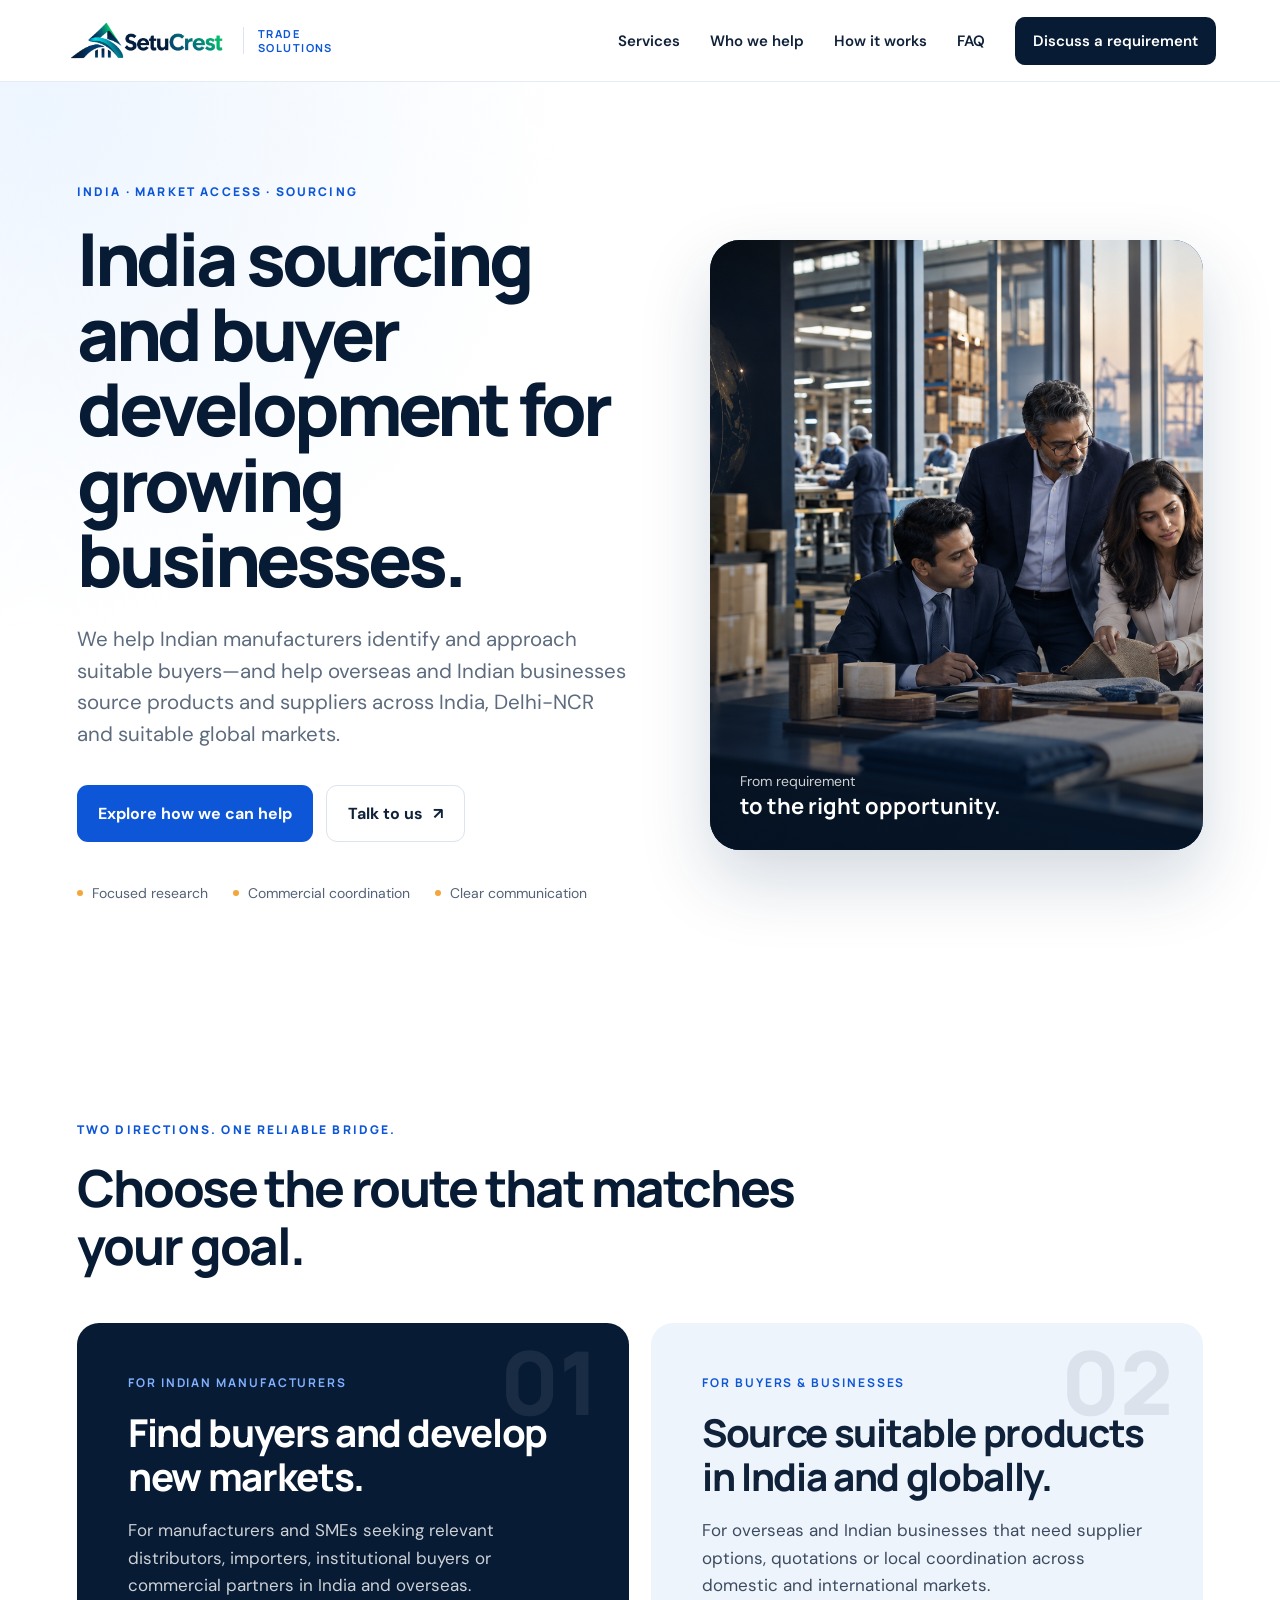
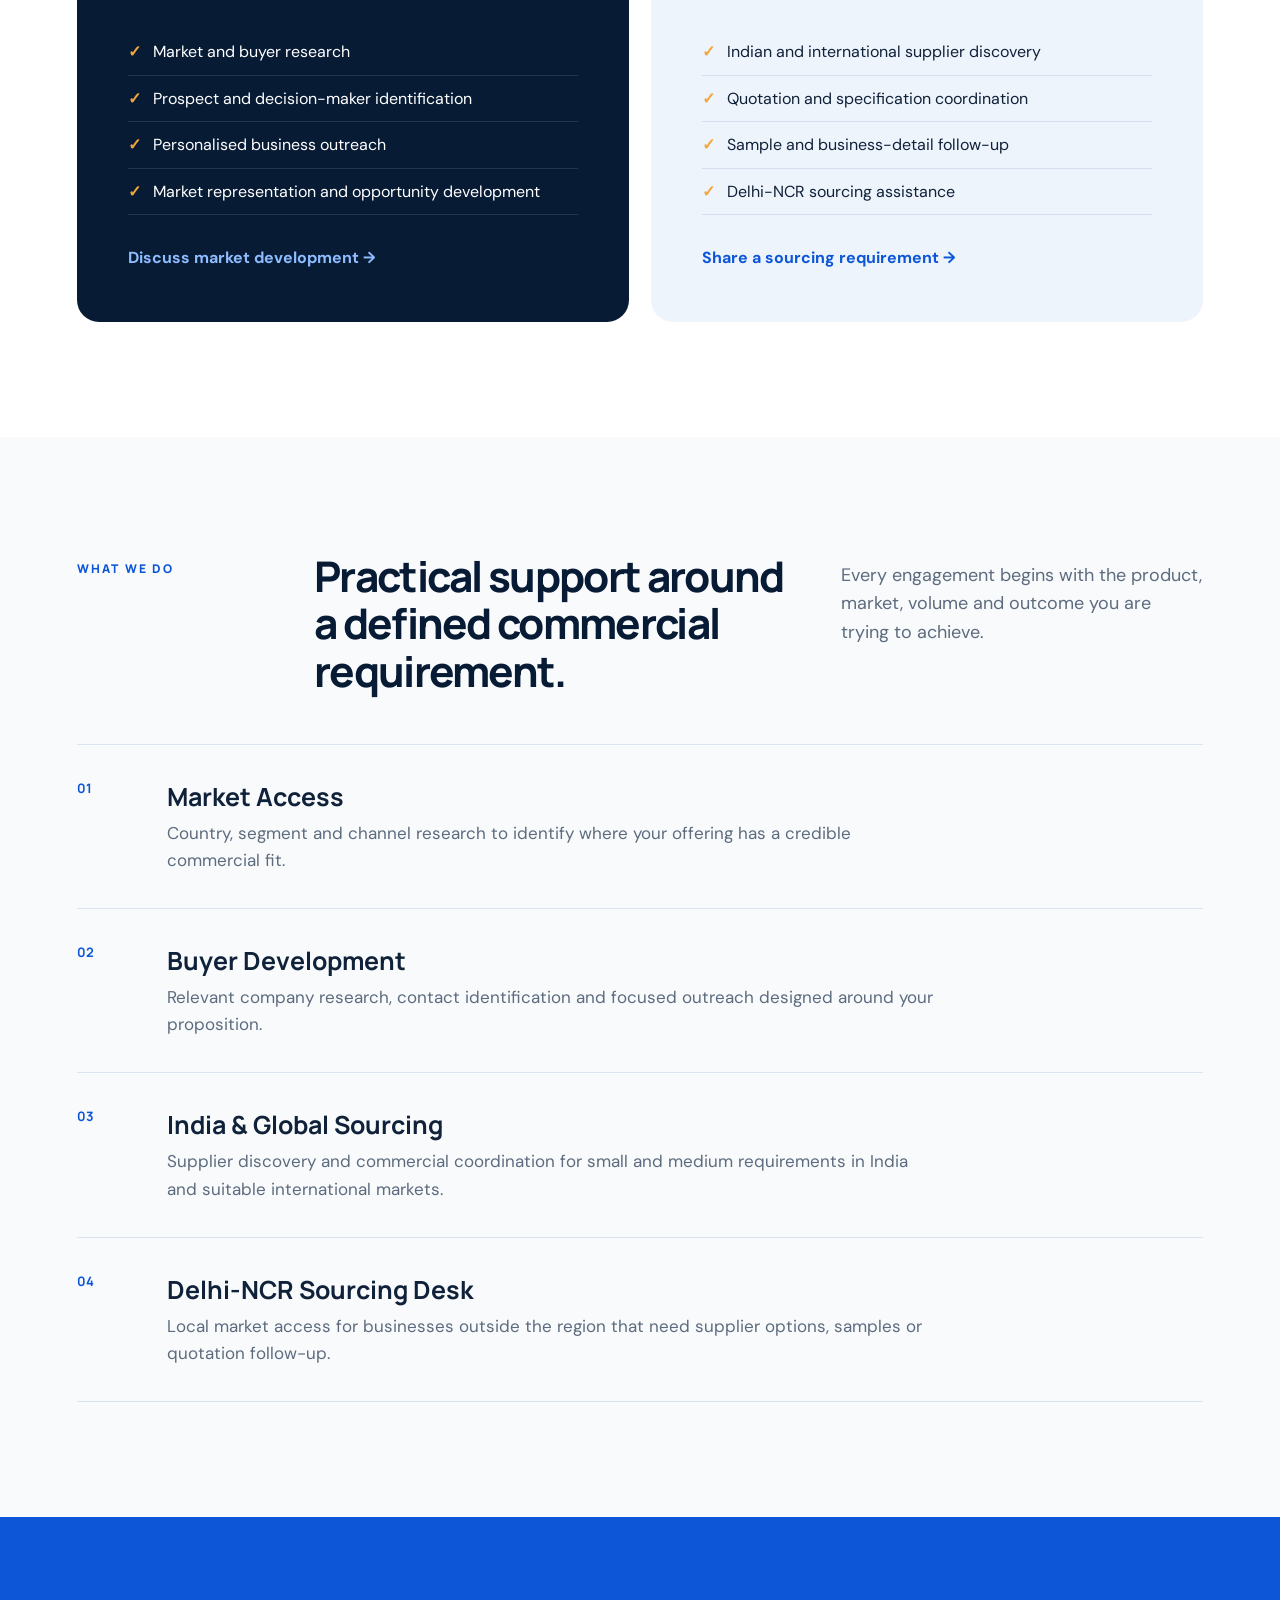
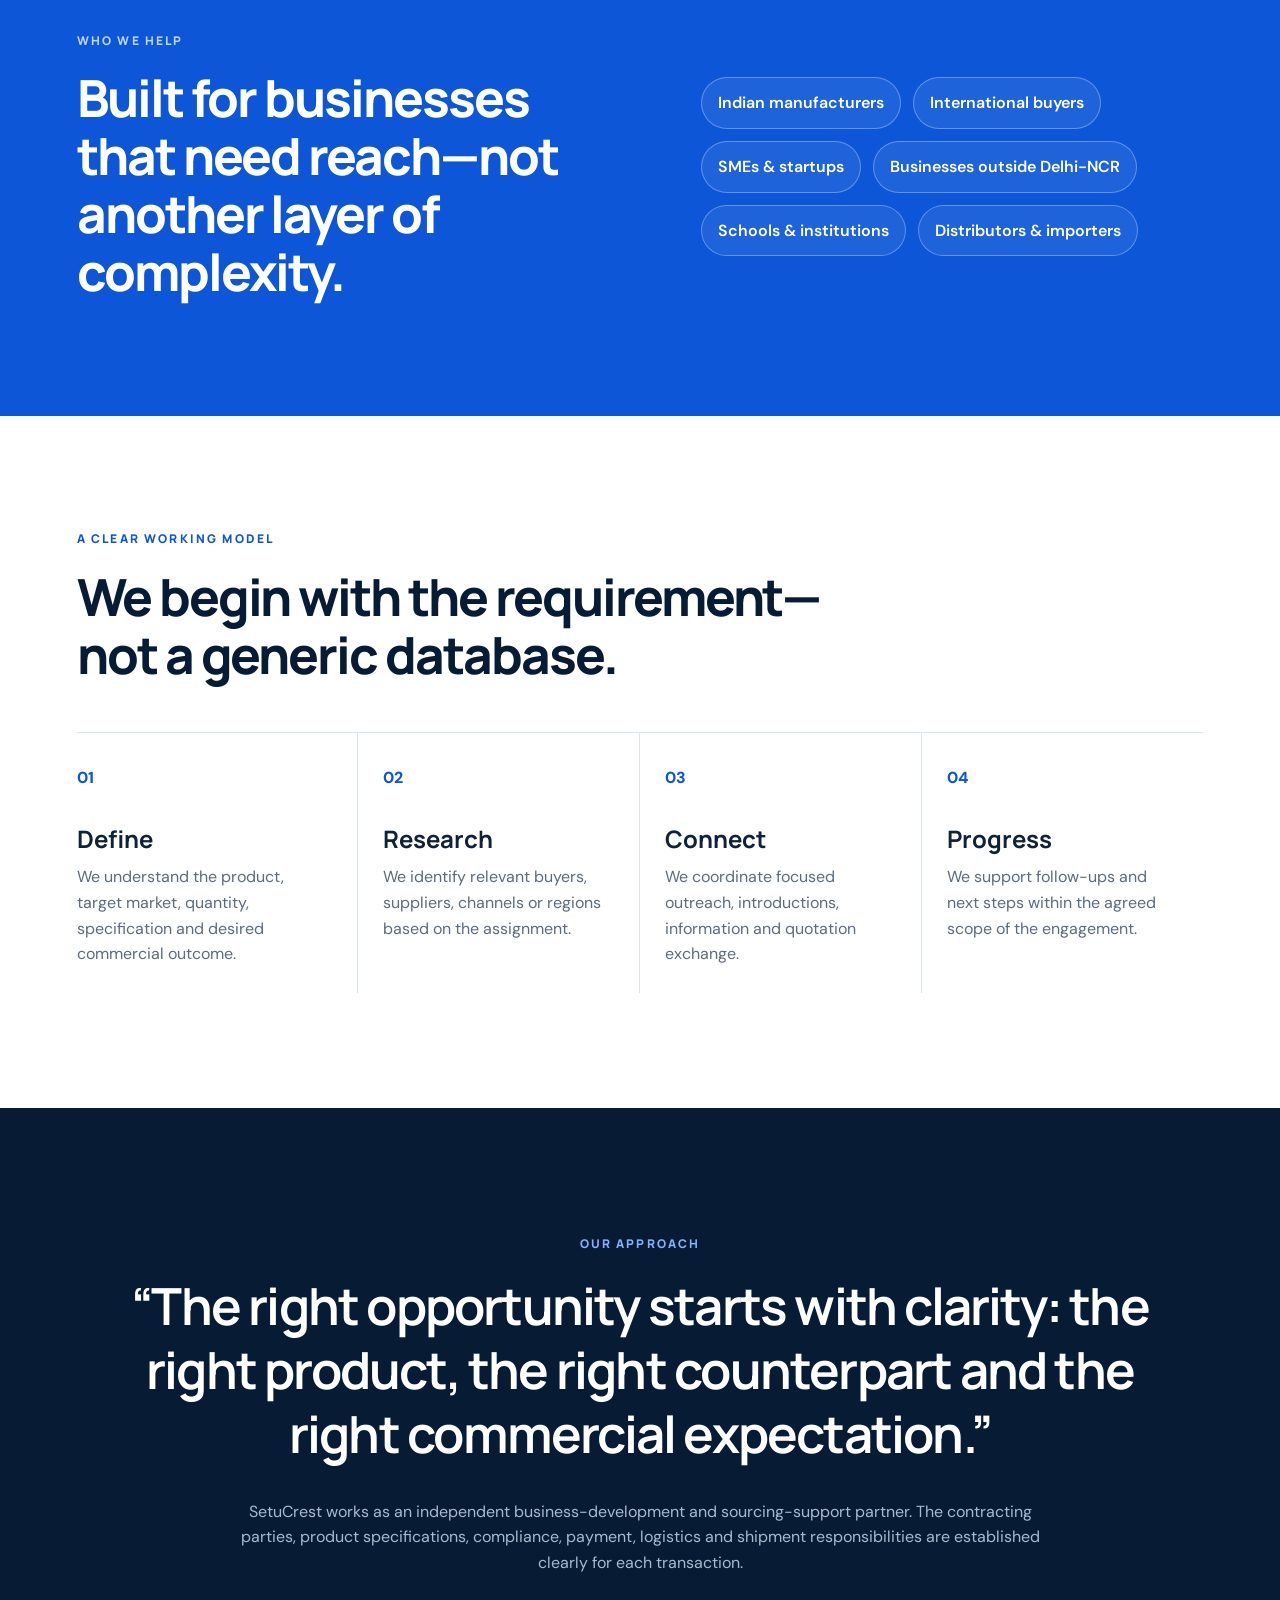
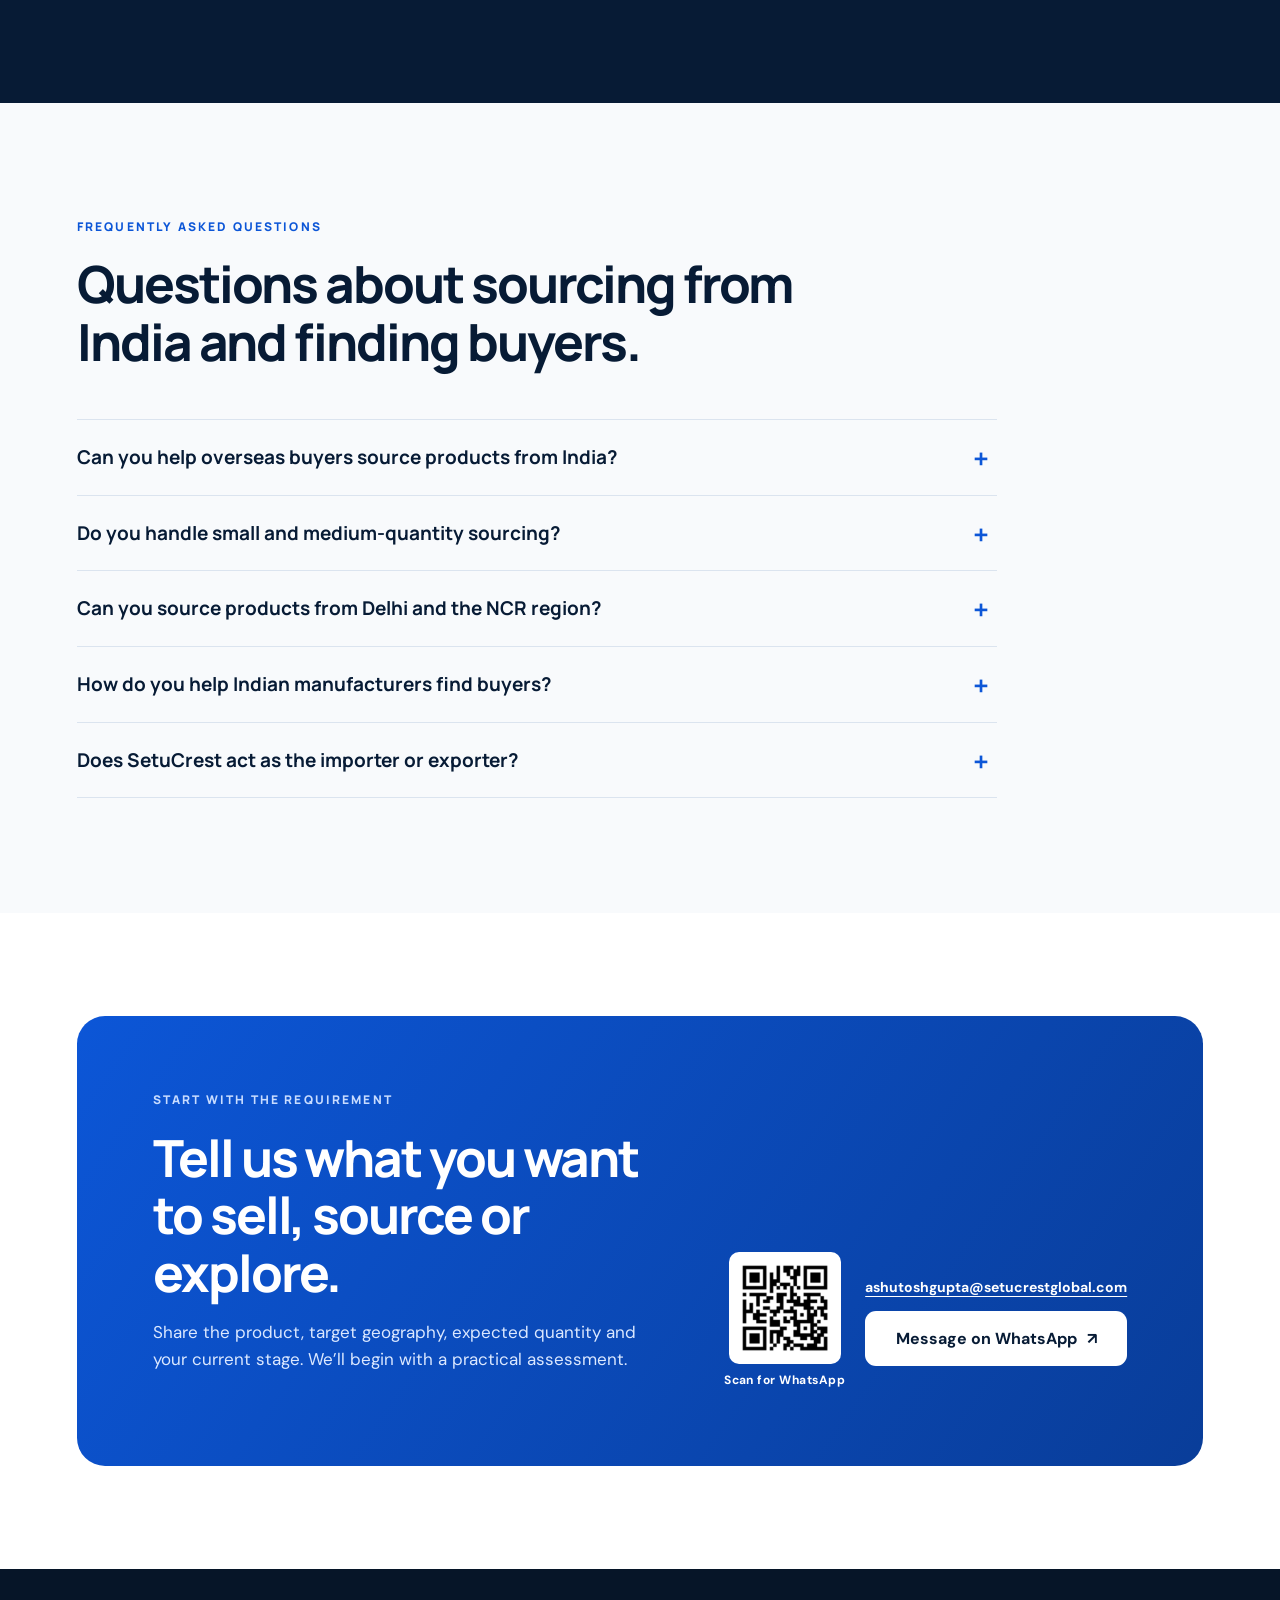
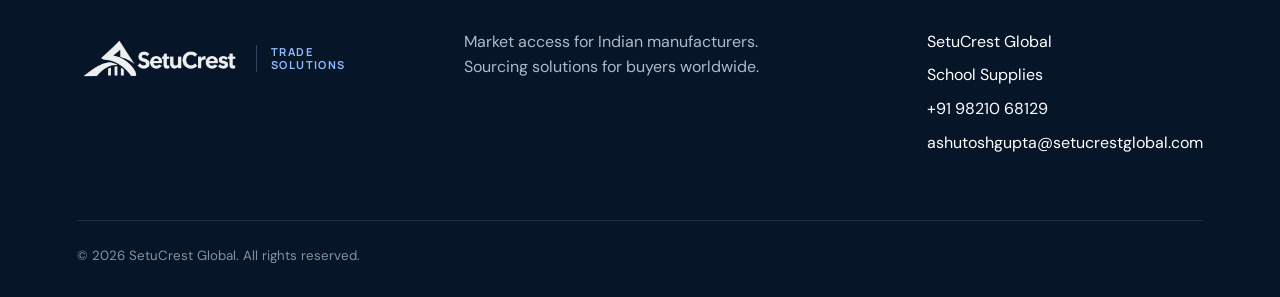
==== index.html @ cbf81bcb "Add Microsoft Clarity tracking" ====
<!doctype html>
<html lang="en">
<head>
  <!-- Google tag (gtag.js) -->
  <script async src="https://www.googletagmanager.com/gtag/js?id=G-NQDR6R521P"></script>
  <script>
    window.dataLayer = window.dataLayer || [];
    function gtag(){dataLayer.push(arguments);}
    gtag('js', new Date());
    gtag('config', 'G-NQDR6R521P');
  </script>
  <meta charset="utf-8">
  <meta name="viewport" content="width=device-width, initial-scale=1">
  <title>India Sourcing & Buyer Development | SetuCrest Trade Solutions</title>
  <meta name="description" content="Find suitable suppliers, products and buyers across India and global markets. SetuCrest supports SMEs with sourcing, quotations and market development.">
  <meta name="robots" content="index,follow,max-image-preview:large,max-snippet:-1,max-video-preview:-1">
  <meta name="author" content="SetuCrest Global">
  <meta name="theme-color" content="#071b35">
  <link rel="canonical" href="https://trade-solutions.setucrestglobal.com/">
  <meta property="og:type" content="website">
  <meta property="og:site_name" content="SetuCrest Trade Solutions">
  <meta property="og:title" content="India Sourcing & Buyer Development | SetuCrest">
  <meta property="og:description" content="Sourcing support for buyers and market-development support for Indian manufacturers, SMEs and institutions.">
  <meta property="og:url" content="https://trade-solutions.setucrestglobal.com/">
  <meta property="og:image" content="https://trade-solutions.setucrestglobal.com/assets/india-trade-hero.png">
  <meta property="og:image:alt" content="Indian manufacturing and international trade connections">
  <meta name="twitter:card" content="summary_large_image">
  <meta name="twitter:title" content="India Sourcing & Buyer Development | SetuCrest">
  <meta name="twitter:description" content="Practical sourcing and buyer-development support across India and global markets.">
  <meta name="twitter:image" content="https://trade-solutions.setucrestglobal.com/assets/india-trade-hero.png">
  <link rel="icon" href="assets/setucrest-logo.png" type="image/png">
  <link rel="preconnect" href="https://fonts.googleapis.com">
  <link rel="preconnect" href="https://fonts.gstatic.com" crossorigin>
  <link href="https://fonts.googleapis.com/css2?family=DM+Sans:wght@400;500;600;700&family=Manrope:wght@500;600;700;800&display=swap" rel="stylesheet">
  <link rel="stylesheet" href="assets/styles.css">
  <link rel="stylesheet" href="assets/contact.css">
  <script type="application/ld+json">
  {"@context":"https://schema.org","@graph":[
    {"@type":"Organization","@id":"https://trade-solutions.setucrestglobal.com/#organization","name":"SetuCrest Trade Solutions","url":"https://trade-solutions.setucrestglobal.com/","logo":"https://trade-solutions.setucrestglobal.com/assets/setucrest-logo.png","telephone":"+91-98210-68129","parentOrganization":{"@type":"Organization","name":"SetuCrest Global","url":"https://setucrestglobal.com/"},"areaServed":["India","Delhi NCR","Worldwide"],"knowsAbout":["India sourcing","supplier discovery","buyer development","market access","Delhi NCR sourcing"]},
    {"@type":"WebSite","@id":"https://trade-solutions.setucrestglobal.com/#website","url":"https://trade-solutions.setucrestglobal.com/","name":"SetuCrest Trade Solutions","publisher":{"@id":"https://trade-solutions.setucrestglobal.com/#organization"},"inLanguage":"en-IN"},
    {"@type":"Service","name":"India and Global Sourcing Support","provider":{"@id":"https://trade-solutions.setucrestglobal.com/#organization"},"areaServed":["India","Worldwide"],"serviceType":["Supplier discovery","Quotation coordination","Delhi NCR sourcing","Buyer development","Market access"]}
  ]}
  </script>
  <!-- Microsoft Clarity: SetuCrest Trade Solutions -->
  <script type="text/javascript">
    (function(c,l,a,r,i,t,y){
      c[a]=c[a]||function(){(c[a].q=c[a].q||[]).push(arguments)};
      t=l.createElement(r);t.async=1;t.src="https://www.clarity.ms/tag/"+i;
      y=l.getElementsByTagName(r)[0];y.parentNode.insertBefore(t,y);
    })(window, document, "clarity", "script", "ye3jl4kydo");
  </script>
</head>
<body>
  <header class="site-header">
    <a class="brand" href="#top" aria-label="SetuCrest Trade Solutions home">
      <img src="assets/setucrest-logo.png" alt="SetuCrest" width="2095" height="751">
      <span class="division-label">Trade Solutions</span>
    </a>
    <button class="menu-button" type="button" aria-expanded="false" aria-controls="navigation">Menu</button>
    <nav id="navigation" aria-label="Main navigation">
      <a href="#services">Services</a>
      <a href="#who-we-help">Who we help</a>
      <a href="#process">How it works</a>
      <a href="#faq">FAQ</a>
      <a class="nav-cta" href="https://wa.me/919821068129?text=Hello%20SetuCrest%2C%20I%20would%20like%20to%20discuss%20a%20trade%20requirement." target="_blank" rel="noopener">Discuss a requirement</a>
    </nav>
  </header>

  <main id="top">
    <section class="hero">
      <div class="hero-copy">
        <p class="eyebrow">INDIA · MARKET ACCESS · SOURCING</p>
        <h1>India sourcing and buyer development for growing businesses.</h1>
        <p class="hero-lede">We help Indian manufacturers identify and approach suitable buyers—and help overseas and Indian businesses source products and suppliers across India, Delhi-NCR and suitable global markets.</p>
        <div class="hero-actions">
          <a class="button primary" href="#pathways">Explore how we can help</a>
          <a class="button secondary" href="https://wa.me/919821068129?text=Hello%20SetuCrest%2C%20I%20would%20like%20to%20discuss%20a%20trade%20requirement." target="_blank" rel="noopener">Talk to us <span aria-hidden="true">↗</span></a>
        </div>
        <div class="trust-line" aria-label="Our operating principles">
          <span>Focused research</span><span>Commercial coordination</span><span>Clear communication</span>
        </div>
      </div>
      <div class="hero-visual">
        <img src="assets/india-trade-hero.png" alt="Indian business and manufacturing connected to international trade" width="1600" height="1100">
        <div class="visual-note"><span>From requirement</span><strong>to the right opportunity.</strong></div>
      </div>
    </section>

    <section class="pathways" id="pathways" aria-labelledby="pathways-title">
      <div class="section-heading">
        <p class="eyebrow">TWO DIRECTIONS. ONE RELIABLE BRIDGE.</p>
        <h2 id="pathways-title">Choose the route that matches your goal.</h2>
      </div>
      <div class="pathway-grid">
        <article class="pathway-card manufacturer">
          <p class="card-number">01</p>
          <p class="card-kicker">FOR INDIAN MANUFACTURERS</p>
          <h3>Find buyers and develop new markets.</h3>
          <p>For manufacturers and SMEs seeking relevant distributors, importers, institutional buyers or commercial partners in India and overseas.</p>
          <ul>
            <li>Market and buyer research</li>
            <li>Prospect and decision-maker identification</li>
            <li>Personalised business outreach</li>
            <li>Market representation and opportunity development</li>
          </ul>
          <a href="#contact">Discuss market development <span aria-hidden="true">→</span></a>
        </article>
        <article class="pathway-card buyer">
          <p class="card-number">02</p>
          <p class="card-kicker">FOR BUYERS & BUSINESSES</p>
          <h3>Source suitable products in India and globally.</h3>
          <p>For overseas and Indian businesses that need supplier options, quotations or local coordination across domestic and international markets.</p>
          <ul>
            <li>Indian and international supplier discovery</li>
            <li>Quotation and specification coordination</li>
            <li>Sample and business-detail follow-up</li>
            <li>Delhi-NCR sourcing assistance</li>
          </ul>
          <a href="#contact">Share a sourcing requirement <span aria-hidden="true">→</span></a>
        </article>
      </div>
    </section>

    <section class="services" id="services" aria-labelledby="services-title">
      <div class="section-heading compact">
        <p class="eyebrow">WHAT WE DO</p>
        <h2 id="services-title">Practical support around a defined commercial requirement.</h2>
        <p>Every engagement begins with the product, market, volume and outcome you are trying to achieve.</p>
      </div>
      <div class="service-list">
        <article><span>01</span><div><h3>Market Access</h3><p>Country, segment and channel research to identify where your offering has a credible commercial fit.</p></div></article>
        <article><span>02</span><div><h3>Buyer Development</h3><p>Relevant company research, contact identification and focused outreach designed around your proposition.</p></div></article>
        <article><span>03</span><div><h3>India & Global Sourcing</h3><p>Supplier discovery and commercial coordination for small and medium requirements in India and suitable international markets.</p></div></article>
        <article><span>04</span><div><h3>Delhi-NCR Sourcing Desk</h3><p>Local market access for businesses outside the region that need supplier options, samples or quotation follow-up.</p></div></article>
      </div>
    </section>

    <section class="who" id="who-we-help">
      <div class="who-copy">
        <p class="eyebrow">WHO WE HELP</p>
        <h2>Built for businesses that need reach—not another layer of complexity.</h2>
      </div>
      <div class="who-tags" aria-label="Client types">
        <span>Indian manufacturers</span><span>International buyers</span><span>SMEs & startups</span><span>Businesses outside Delhi-NCR</span><span>Schools & institutions</span><span>Distributors & importers</span>
      </div>
    </section>

    <section class="process" id="process" aria-labelledby="process-title">
      <div class="section-heading">
        <p class="eyebrow">A CLEAR WORKING MODEL</p>
        <h2 id="process-title">We begin with the requirement—not a generic database.</h2>
      </div>
      <ol>
        <li><span>01</span><h3>Define</h3><p>We understand the product, target market, quantity, specification and desired commercial outcome.</p></li>
        <li><span>02</span><h3>Research</h3><p>We identify relevant buyers, suppliers, channels or regions based on the assignment.</p></li>
        <li><span>03</span><h3>Connect</h3><p>We coordinate focused outreach, introductions, information and quotation exchange.</p></li>
        <li><span>04</span><h3>Progress</h3><p>We support follow-ups and next steps within the agreed scope of the engagement.</p></li>
      </ol>
    </section>

    <section class="principle">
      <p class="eyebrow">OUR APPROACH</p>
      <blockquote>“The right opportunity starts with clarity: the right product, the right counterpart and the right commercial expectation.”</blockquote>
      <p>SetuCrest works as an independent business-development and sourcing-support partner. The contracting parties, product specifications, compliance, payment, logistics and shipment responsibilities are established clearly for each transaction.</p>
    </section>

    <section class="faq" id="faq" aria-labelledby="faq-title">
      <div class="section-heading">
        <p class="eyebrow">FREQUENTLY ASKED QUESTIONS</p>
        <h2 id="faq-title">Questions about sourcing from India and finding buyers.</h2>
      </div>
      <div class="faq-list">
        <details><summary>Can you help overseas buyers source products from India?</summary><p>Yes. We support international buyers with supplier discovery, requirement sharing, quotation coordination, sample follow-up and commercial communication in India.</p></details>
        <details><summary>Do you handle small and medium-quantity sourcing?</summary><p>Yes. Our service is designed for practical small and medium requirements as well as businesses that are not ready for full-container import-export volumes.</p></details>
        <details><summary>Can you source products from Delhi and the NCR region?</summary><p>Yes. Our Delhi-NCR sourcing desk assists businesses outside the region with local supplier options, specifications, quotations and sample coordination.</p></details>
        <details><summary>How do you help Indian manufacturers find buyers?</summary><p>We research suitable markets, importers, distributors, institutions and decision-makers, then support focused outreach and follow-up around the manufacturer's offering.</p></details>
        <details><summary>Does SetuCrest act as the importer or exporter?</summary><p>SetuCrest provides independent sourcing and business-development support. Contracting, compliance, payment, logistics and shipment responsibilities are agreed by the parties for each transaction.</p></details>
      </div>
    </section>

    <section class="contact" id="contact">
      <div>
        <p class="eyebrow">START WITH THE REQUIREMENT</p>
        <h2>Tell us what you want to sell, source or explore.</h2>
        <p>Share the product, target geography, expected quantity and your current stage. We’ll begin with a practical assessment.</p>
      </div>
      <div class="contact-options">
        <a class="qr-link" href="https://wa.me/919821068129?text=Hello%20SetuCrest%2C%20I%20would%20like%20to%20discuss%20a%20trade%20requirement." target="_blank" rel="noopener" aria-label="Open SetuCrest Trade Solutions WhatsApp enquiry"><img src="assets/whatsapp-qr.png" alt="Scan to message SetuCrest Trade Solutions on WhatsApp" width="360" height="360"><span>Scan for WhatsApp</span></a>
        <div class="contact-methods"><a class="email-link" href="mailto:ashutoshgupta@setucrestglobal.com">ashutoshgupta@setucrestglobal.com</a><a class="button light" href="https://wa.me/919821068129?text=Hello%20SetuCrest%2C%20I%20would%20like%20to%20discuss%20a%20trade%20requirement." target="_blank" rel="noopener">Message on WhatsApp <span aria-hidden="true">↗</span></a></div>
      </div>
    </section>
  </main>

  <footer>
    <a class="brand footer-brand" href="#top">
      <img src="assets/setucrest-logo.png" alt="SetuCrest" width="2095" height="751">
      <span class="division-label">Trade Solutions</span>
    </a>
    <p>Market access for Indian manufacturers.<br>Sourcing solutions for buyers worldwide.</p>
    <div><a href="https://setucrestglobal.com/">SetuCrest Global</a><a href="https://school-supplies.setucrestglobal.com/">School Supplies</a><a href="tel:+919821068129">+91 98210 68129</a><a href="mailto:ashutoshgupta@setucrestglobal.com">ashutoshgupta@setucrestglobal.com</a></div>
    <small>© <span id="year"></span> SetuCrest Global. All rights reserved.</small>
  </footer>
  <script src="assets/site.js"></script>
</body>
</html>
---- assets/styles.css ----
:root{--navy:#071b35;--blue:#0c56d7;--blue2:#2e75f0;--ink:#10213a;--muted:#5d6b7e;--pale:#eef4fb;--line:#dbe4ef;--amber:#f2a63b;--white:#fff;--radius:22px}
*{box-sizing:border-box}html{scroll-behavior:smooth}body{margin:0;color:var(--ink);font-family:"DM Sans",sans-serif;background:#fff;line-height:1.6}a{color:inherit;text-decoration:none}img{display:block;max-width:100%}button{font:inherit}.site-header{height:82px;display:flex;align-items:center;justify-content:space-between;padding:0 clamp(22px,5vw,76px);background:rgba(255,255,255,.95);backdrop-filter:blur(12px);border-bottom:1px solid rgba(219,228,239,.75);position:sticky;top:0;z-index:20}.brand{display:flex;align-items:center;gap:14px}.brand img{width:165px;height:59px;object-fit:contain}.division-label{border-left:1px solid var(--line);padding-left:14px;color:var(--blue);font:700 11px/1.25 "Manrope",sans-serif;letter-spacing:.13em;text-transform:uppercase;max-width:78px}nav{display:flex;align-items:center;gap:30px;font-size:15px;font-weight:600}nav>a:not(.nav-cta):hover{color:var(--blue)}.nav-cta{color:#fff;background:var(--navy);padding:12px 18px;border-radius:10px}.menu-button{display:none;border:0;background:transparent;font-weight:700}.hero{min-height:calc(100vh - 82px);display:grid;grid-template-columns:minmax(0,1.06fr) minmax(380px,.94fr);gap:clamp(35px,6vw,90px);align-items:center;padding:clamp(58px,8vw,112px) clamp(22px,6vw,92px);overflow:hidden;background:radial-gradient(circle at 3% 3%,#edf5ff 0,transparent 34%),#fff}.hero-copy{max-width:760px}.eyebrow{margin:0 0 20px;color:var(--blue);font:800 12px/1.4 "Manrope",sans-serif;letter-spacing:.18em}.hero h1{font:800 clamp(43px,5.7vw,82px)/1.03 "Manrope",sans-serif;letter-spacing:-.055em;margin:0 0 27px;color:var(--navy)}.hero-lede{font-size:clamp(18px,1.6vw,23px);line-height:1.55;color:var(--muted);max-width:690px;margin:0 0 34px}.hero-actions{display:flex;gap:13px;flex-wrap:wrap}.button{display:inline-flex;align-items:center;justify-content:center;gap:10px;padding:15px 21px;border-radius:11px;font-weight:700;transition:.2s transform,.2s background}.button:hover{transform:translateY(-2px)}.primary{background:var(--blue);color:#fff}.primary:hover{background:#0647b8}.secondary{border:1px solid var(--line);background:#fff}.trust-line{display:flex;gap:25px;flex-wrap:wrap;margin-top:40px;color:#536277;font-size:14px}.trust-line span:before{content:"";display:inline-block;width:6px;height:6px;background:var(--amber);border-radius:50%;margin:0 9px 2px 0}.hero-visual{position:relative;min-height:610px;border-radius:30px;overflow:hidden;background:linear-gradient(145deg,#0b2851,#0e64c7);box-shadow:0 30px 70px rgba(12,44,82,.18)}.hero-visual:after{content:"";position:absolute;inset:0;background:linear-gradient(180deg,transparent 48%,rgba(4,20,41,.7))}.hero-visual img{width:100%;height:100%;min-height:610px;object-fit:cover}.visual-note{position:absolute;z-index:2;left:30px;bottom:29px;color:#fff;display:flex;flex-direction:column}.visual-note span{font-size:14px;opacity:.8}.visual-note strong{font:700 22px/1.3 "Manrope",sans-serif}.pathways,.services,.process{padding:clamp(75px,9vw,132px) clamp(22px,6vw,92px)}.section-heading{max-width:760px;margin-bottom:48px}.section-heading h2,.who h2,.contact h2{font:750 clamp(33px,4vw,56px)/1.13 "Manrope",sans-serif;letter-spacing:-.04em;margin:0;color:var(--navy)}.section-heading>p:last-child{font-size:18px;color:var(--muted);max-width:660px}.pathway-grid{display:grid;grid-template-columns:1fr 1fr;gap:22px}.pathway-card{position:relative;padding:clamp(30px,4vw,52px);border-radius:var(--radius);overflow:hidden}.manufacturer{background:var(--navy);color:#fff}.buyer{background:var(--pale);color:var(--ink)}.card-number{position:absolute;right:30px;top:14px;font:800 88px/1 "Manrope",sans-serif;opacity:.08;margin:0}.card-kicker{font:700 12px "Manrope",sans-serif;letter-spacing:.16em;color:#82b1ff;margin:0 0 20px}.buyer .card-kicker{color:var(--blue)}.pathway-card h3{font:750 clamp(27px,3vw,40px)/1.15 "Manrope",sans-serif;letter-spacing:-.035em;max-width:520px;margin:0 0 18px}.pathway-card>p:not(.card-number):not(.card-kicker){font-size:17px;max-width:600px;opacity:.8}.pathway-card ul{list-style:none;padding:0;margin:30px 0}.pathway-card li{padding:10px 0 10px 25px;border-bottom:1px solid rgba(255,255,255,.12);position:relative}.buyer li{border-color:#d3dfec}.pathway-card li:before{content:"✓";position:absolute;left:0;color:var(--amber);font-weight:800}.pathway-card>a{font-weight:700;color:#8ebcff}.buyer>a{color:var(--blue)}.services{background:#f8fafc}.compact{display:grid;grid-template-columns:.55fr 1.35fr 1fr;gap:38px;max-width:none;align-items:start}.compact .eyebrow{margin-top:8px}.compact h2{font-size:clamp(31px,3.3vw,48px)}.compact>p:last-child{margin:8px 0}.service-list{border-top:1px solid var(--line)}.service-list article{display:grid;grid-template-columns:90px minmax(0,1fr);padding:34px 0;border-bottom:1px solid var(--line)}.service-list article>span{font:700 13px "Manrope",sans-serif;color:var(--blue)}.service-list h3{font:700 25px "Manrope",sans-serif;margin:0 0 6px}.service-list p{margin:0;color:var(--muted);font-size:17px;max-width:770px}.who{display:grid;grid-template-columns:1.05fr .95fr;gap:70px;align-items:center;background:var(--blue);color:#fff;padding:clamp(75px,9vw,125px) clamp(22px,6vw,92px)}.who .eyebrow{color:#bcd5ff}.who h2{color:#fff}.who-tags{display:flex;flex-wrap:wrap;gap:12px}.who-tags span{border:1px solid rgba(255,255,255,.3);background:rgba(255,255,255,.08);padding:12px 16px;border-radius:999px;font-weight:600}.process ol{list-style:none;padding:0;margin:0;display:grid;grid-template-columns:repeat(4,1fr);border-top:1px solid var(--line)}.process li{padding:32px 25px 0 0;border-right:1px solid var(--line);min-height:260px}.process li+li{padding-left:25px}.process li:last-child{border:0}.process li>span{color:var(--blue);font-weight:800}.process h3{font:700 24px "Manrope",sans-serif;margin:32px 0 9px}.process li p{color:var(--muted);margin:0}.principle{background:var(--navy);color:#fff;padding:clamp(78px,10vw,145px) clamp(22px,10vw,160px);text-align:center}.principle .eyebrow{color:#83b3ff}.principle blockquote{font:650 clamp(31px,4vw,55px)/1.25 "Manrope",sans-serif;letter-spacing:-.035em;max-width:1050px;margin:0 auto 34px}.principle>p:last-child{color:#aabbd0;max-width:840px;margin:auto;font-size:16px}.contact{margin:clamp(60px,8vw,110px) clamp(22px,6vw,92px);padding:clamp(40px,6vw,76px);background:linear-gradient(125deg,#0c56d7,#093d99);border-radius:28px;color:#fff;display:flex;align-items:end;justify-content:space-between;gap:50px}.contact .eyebrow{color:#c8dcff}.contact h2{color:#fff;max-width:780px}.contact div>p:last-child{color:#dbe8ff;font-size:17px;max-width:680px}.light{background:#fff;color:var(--navy);flex:none}footer{background:#061528;color:#fff;padding:60px clamp(22px,6vw,92px) 30px;display:grid;grid-template-columns:1fr 1fr 1fr;gap:35px;align-items:start}.footer-brand img{filter:brightness(0) invert(1);opacity:.94}.footer-brand .division-label{color:#8ebcff;border-color:#314761}footer>p{color:#aabbd0;margin:0}footer>div{display:flex;flex-direction:column;gap:8px;justify-self:end}footer>div a:hover{color:#8ebcff}footer>small{grid-column:1/-1;border-top:1px solid #1d3048;padding-top:24px;margin-top:30px;color:#8192a8}
@media(max-width:950px){nav{display:none;position:absolute;top:81px;left:0;right:0;background:#fff;padding:24px;flex-direction:column;align-items:stretch;border-bottom:1px solid var(--line)}nav.open{display:flex}.menu-button{display:block}.hero{grid-template-columns:1fr;padding-top:70px}.hero-visual{min-height:430px}.hero-visual img{min-height:430px}.compact,.who{grid-template-columns:1fr}.process ol{grid-template-columns:1fr 1fr}.process li:nth-child(2){border-right:0}.contact{align-items:start;flex-direction:column}.pathway-grid{grid-template-columns:1fr}}
@media(max-width:620px){.site-header{height:72px}.brand{gap:8px}.brand img{width:125px;height:48px}.division-label{font-size:9px;padding-left:8px;max-width:62px}.hero{min-height:auto}.hero h1{font-size:43px}.hero-visual{min-height:350px}.hero-visual img{min-height:350px}.trust-line{display:grid;gap:10px}.pathways,.services,.process{padding-top:72px;padding-bottom:72px}.pathway-card{padding:30px 24px}.compact{gap:14px}.service-list article{grid-template-columns:45px 1fr}.who{gap:35px}.process ol{grid-template-columns:1fr}.process li,.process li+li{border-right:0;border-bottom:1px solid var(--line);padding:28px 0;min-height:auto}.process h3{margin:17px 0 6px}.contact{margin:45px 16px;border-radius:20px}.button{width:100%}footer{grid-template-columns:1fr}footer>div{justify-self:start}footer>small{grid-column:auto}}
@media(prefers-reduced-motion:reduce){html{scroll-behavior:auto}.button{transition:none}}
.faq{padding:clamp(75px,9vw,132px) clamp(22px,6vw,92px);background:#f8fafc}.faq-list{max-width:920px;border-top:1px solid var(--line)}.faq details{border-bottom:1px solid var(--line)}.faq summary{cursor:pointer;list-style:none;padding:24px 45px 24px 0;font:700 19px/1.4 "Manrope",sans-serif;color:var(--navy);position:relative}.faq summary::-webkit-details-marker{display:none}.faq summary:after{content:"+";position:absolute;right:8px;top:19px;color:var(--blue);font-size:28px}.faq details[open] summary:after{content:"−"}.faq details p{margin:0;padding:0 45px 24px 0;color:var(--muted);font-size:17px}
---- assets/contact.css ----
.contact-options{display:flex;align-items:center;justify-content:flex-end;gap:20px;flex:none}.qr-link{display:flex;flex-direction:column;align-items:center;gap:7px;color:#fff;font-size:12px;font-weight:700;letter-spacing:.04em}.qr-link img{width:112px;height:112px;padding:7px;border-radius:10px;background:#fff;object-fit:contain}.contact-methods{display:flex;flex-direction:column;align-items:stretch;gap:12px}.email-link{color:#fff;font-size:14px;font-weight:700;text-decoration:underline;text-underline-offset:4px}@media(max-width:950px){.contact-options{justify-content:flex-start;flex-wrap:wrap}.contact-methods{align-items:flex-start}}@media(max-width:620px){.contact-options{width:100%;align-items:flex-start}.qr-link img{width:104px;height:104px}.contact-methods{min-width:0;flex:1}.email-link{font-size:12px;overflow-wrap:anywhere}.contact-methods .button{width:100%}}
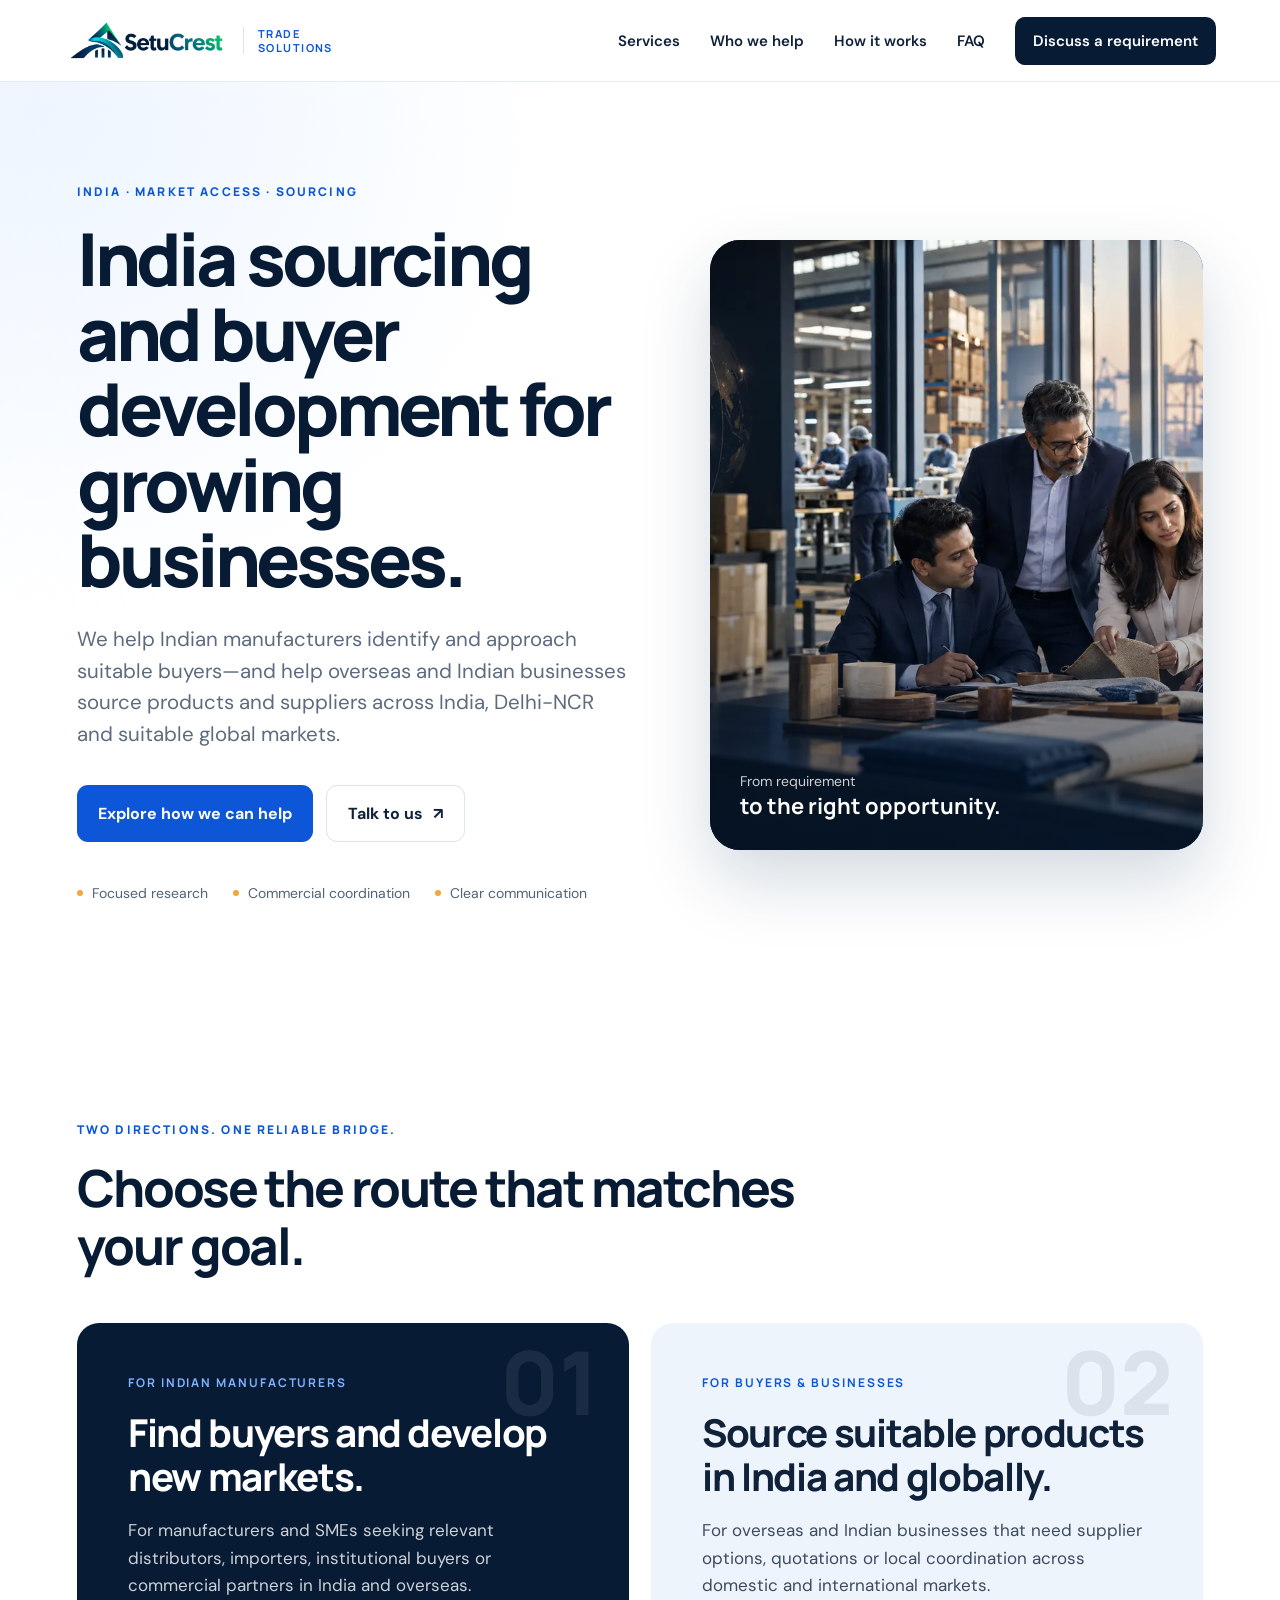
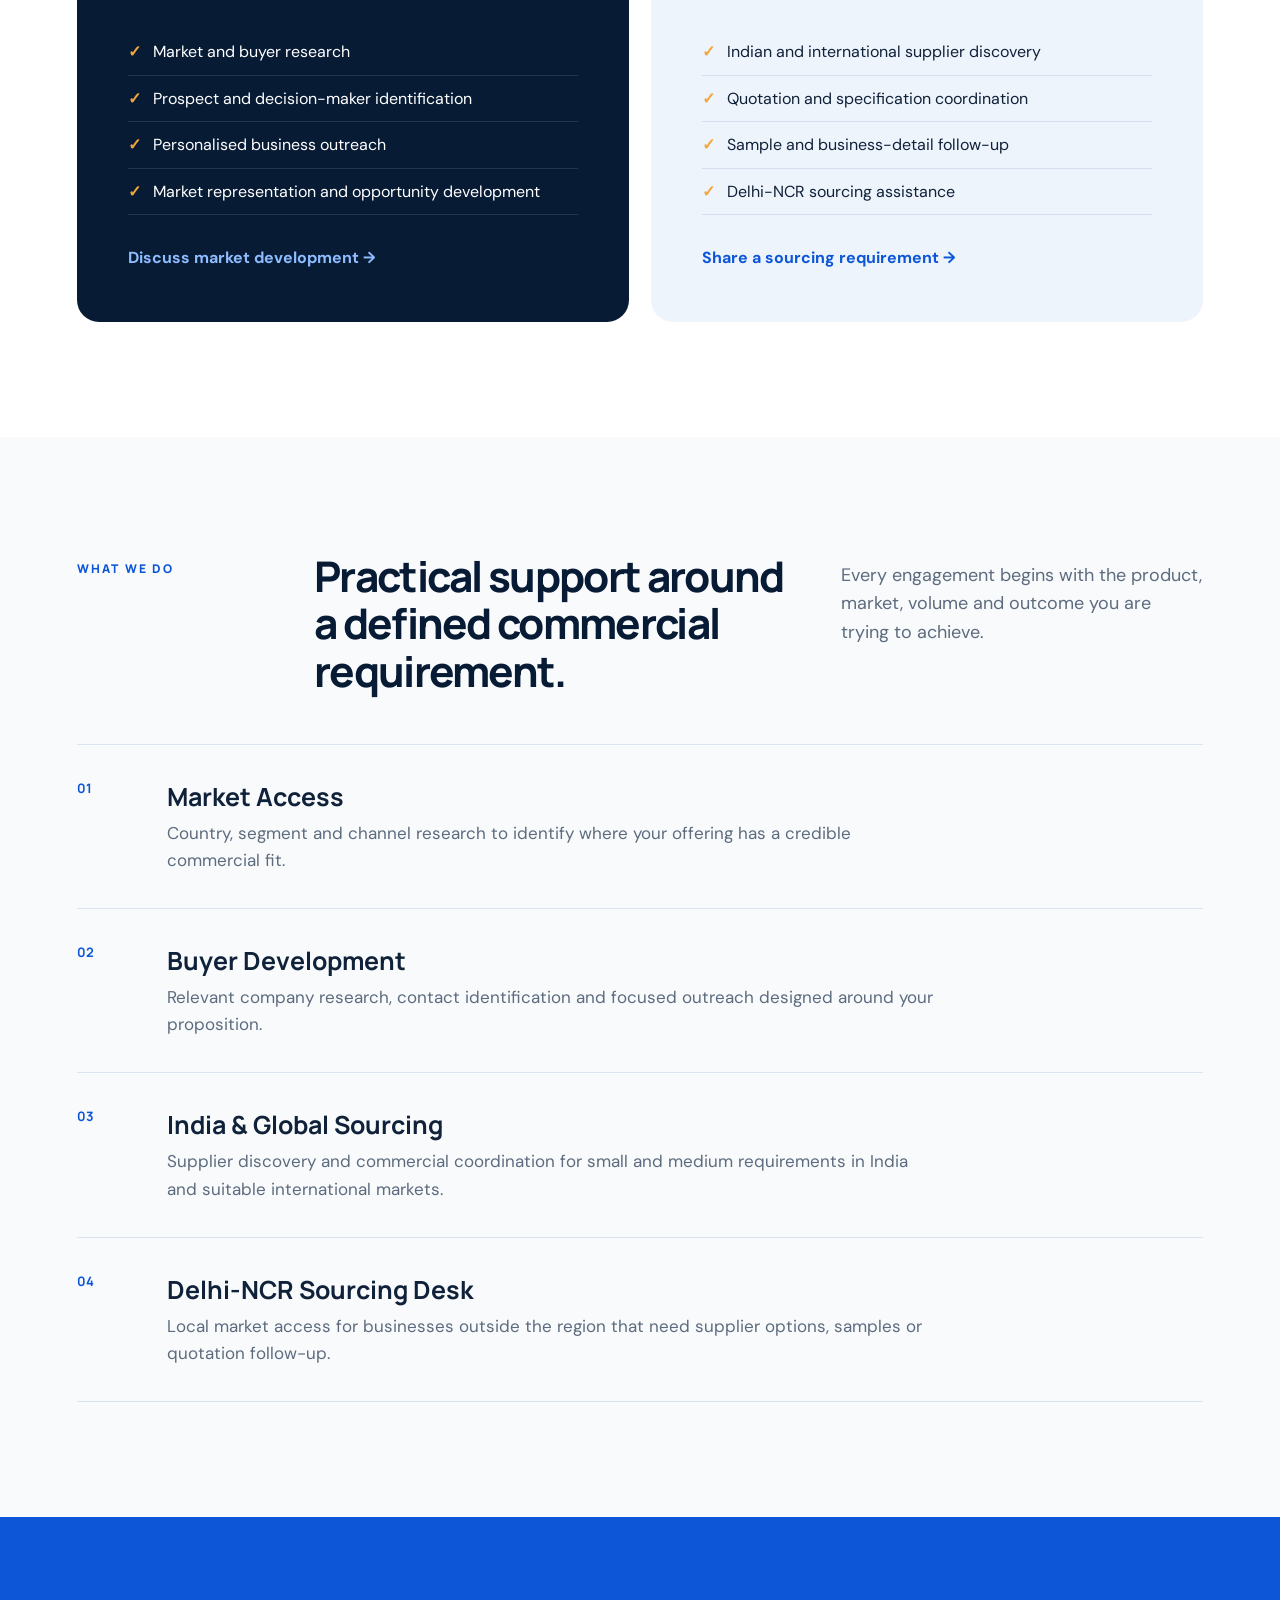
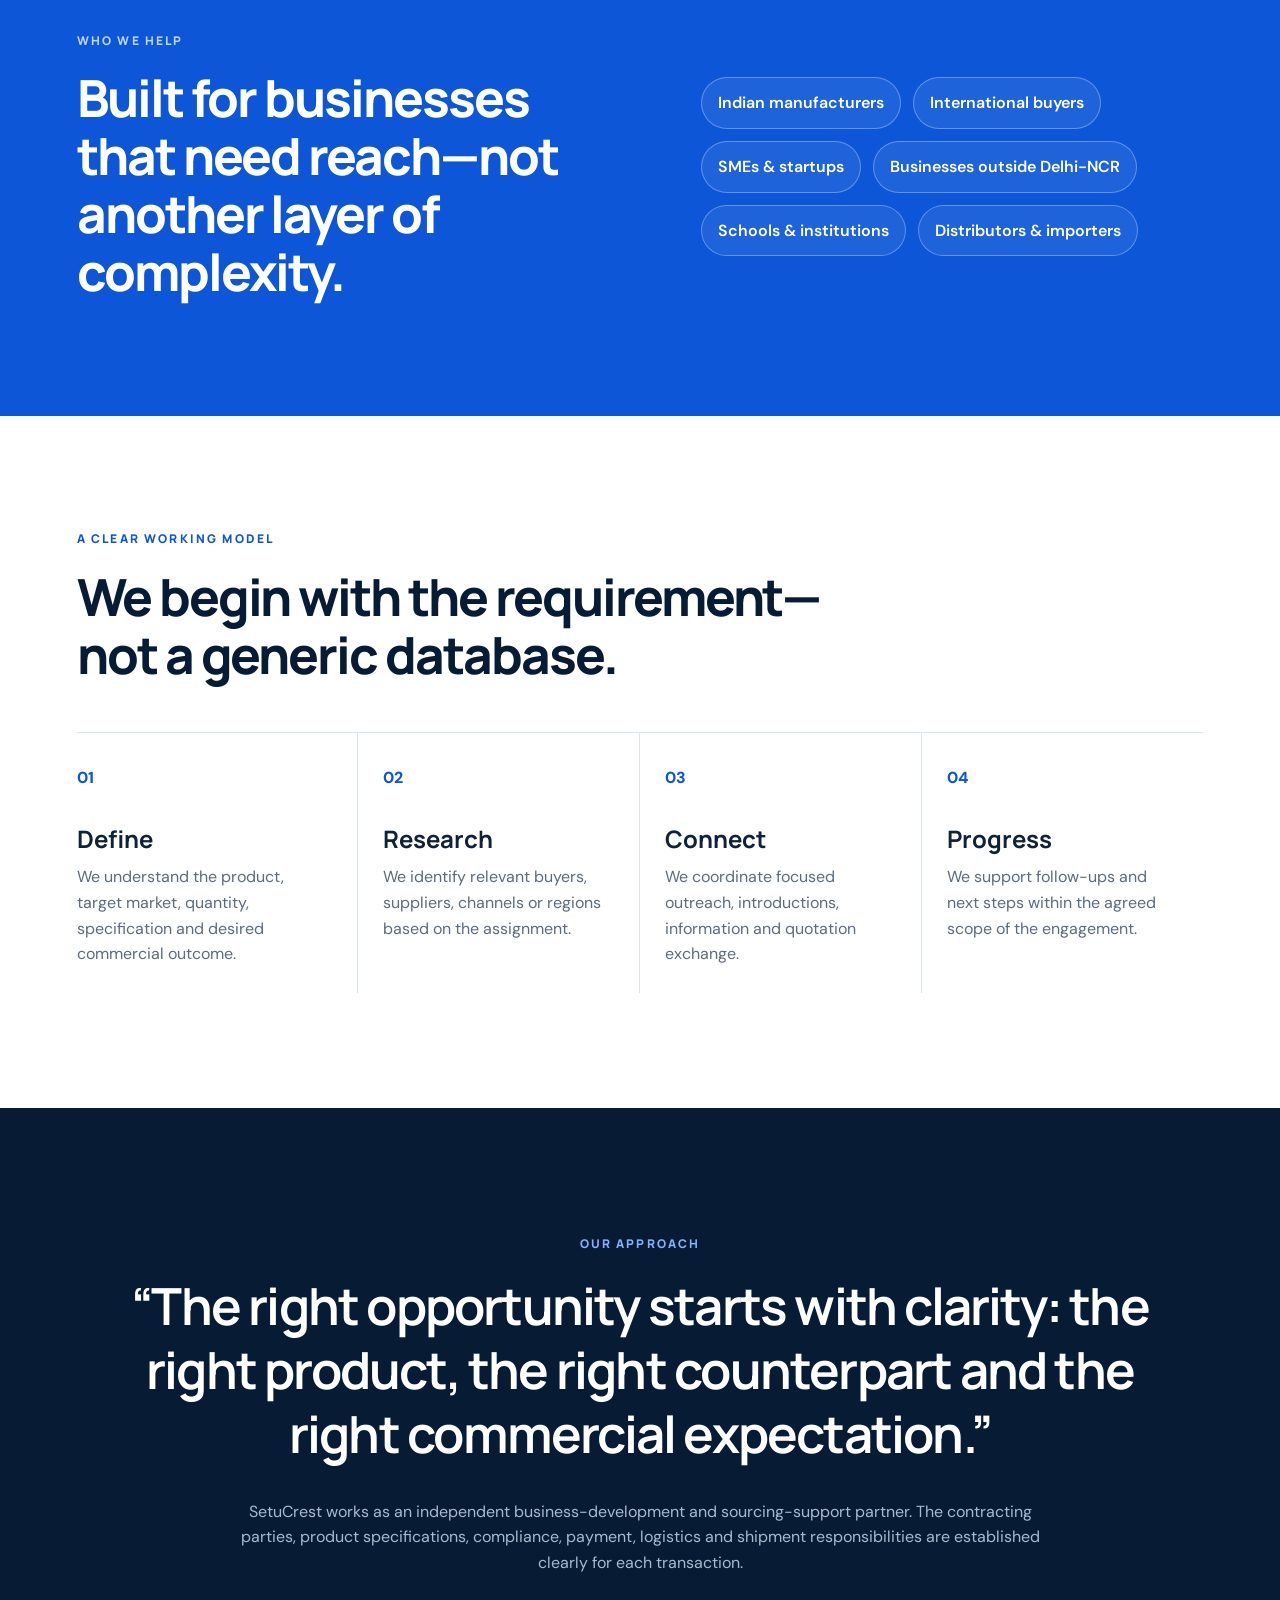
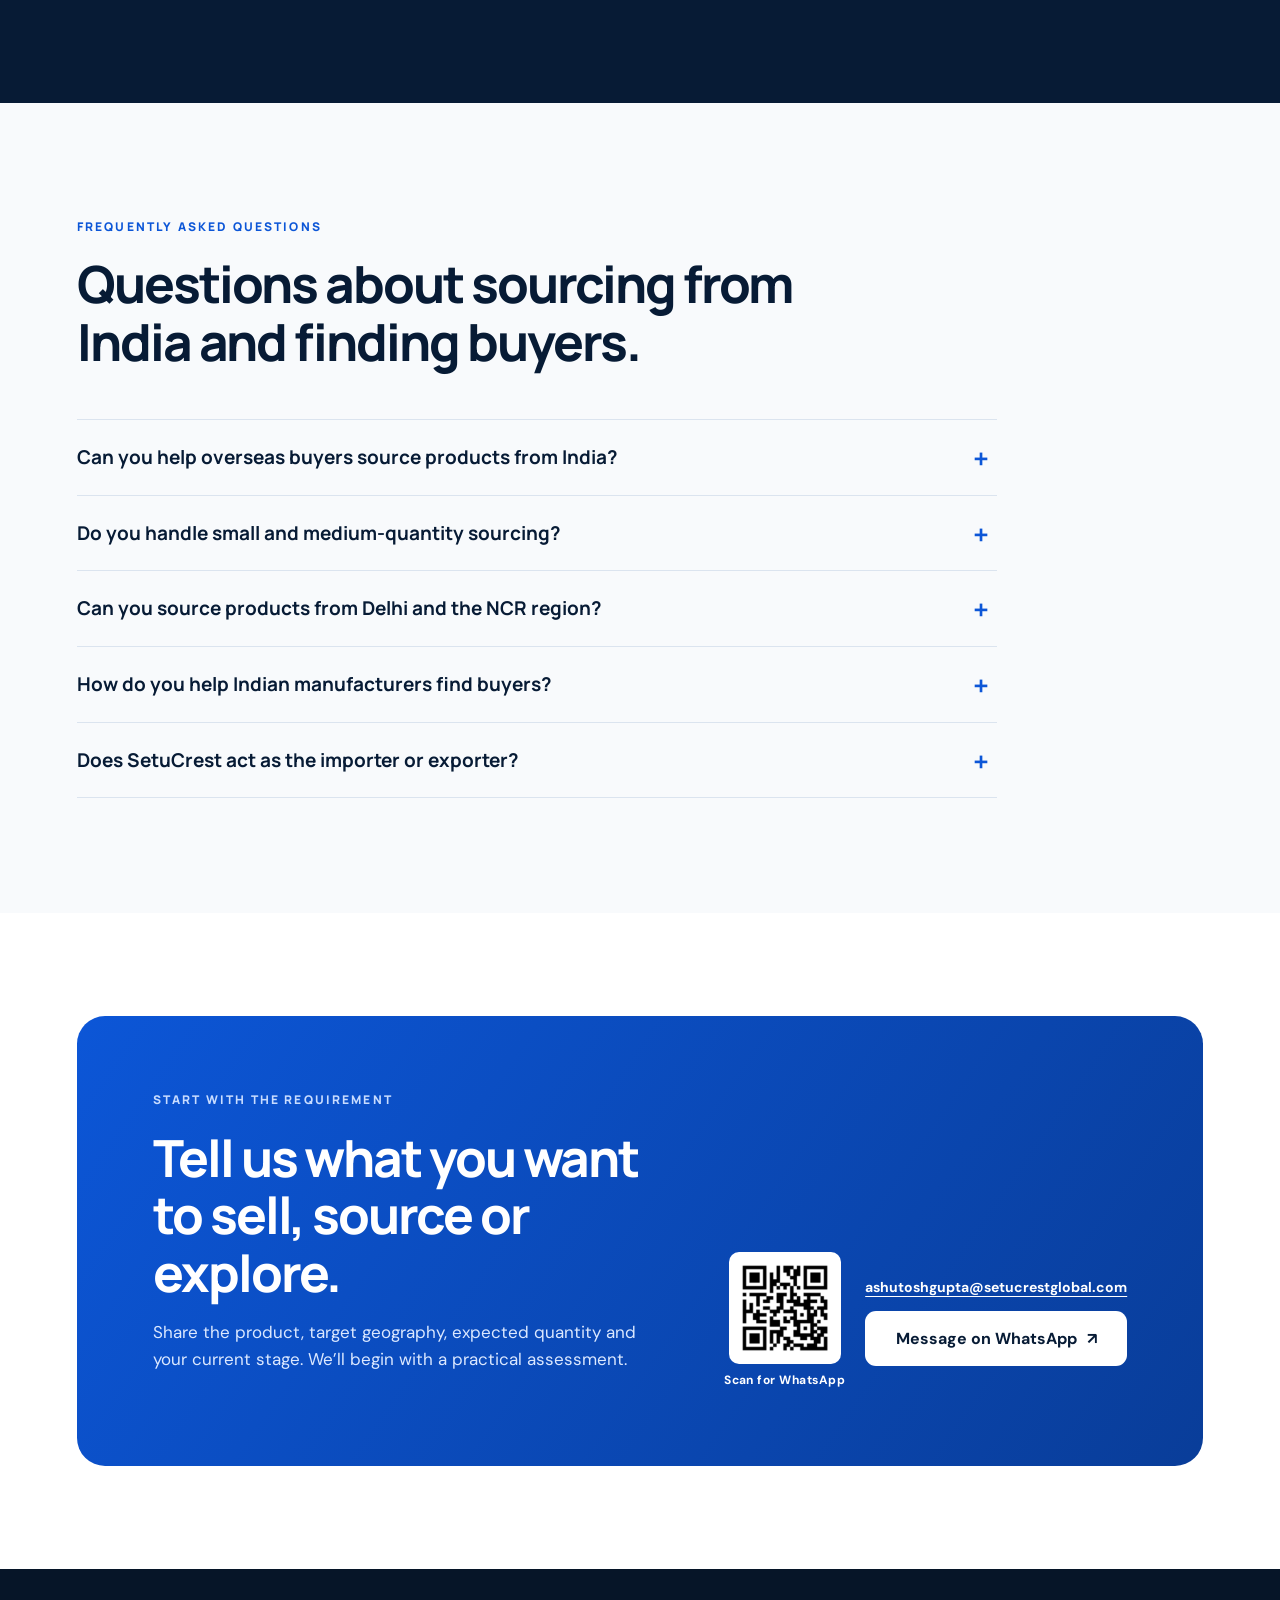
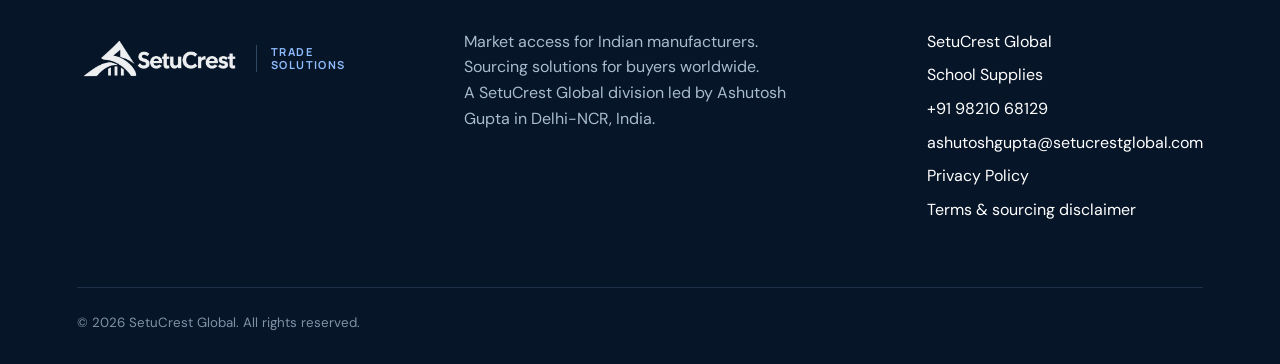
==== commit a3a4a23f: "Optimize images and strengthen trust information" ====
--- a/index.html
+++ b/index.html
@@ -29,6 +29,7 @@
   <meta name="twitter:description" content="Practical sourcing and buyer-development support across India and global markets.">
   <meta name="twitter:image" content="https://trade-solutions.setucrestglobal.com/assets/india-trade-hero.png">
   <link rel="icon" href="assets/setucrest-logo.png" type="image/png">
+  <link rel="preload" as="image" href="assets/india-trade-hero.webp" type="image/webp" fetchpriority="high">
   <link rel="preconnect" href="https://fonts.googleapis.com">
   <link rel="preconnect" href="https://fonts.gstatic.com" crossorigin>
   <link href="https://fonts.googleapis.com/css2?family=DM+Sans:wght@400;500;600;700&family=Manrope:wght@500;600;700;800&display=swap" rel="stylesheet">
@@ -53,7 +54,7 @@
 <body>
   <header class="site-header">
     <a class="brand" href="#top" aria-label="SetuCrest Trade Solutions home">
-      <img src="assets/setucrest-logo.png" alt="SetuCrest" width="2095" height="751">
+      <img src="assets/setucrest-logo.webp" alt="SetuCrest" width="2095" height="751">
       <span class="division-label">Trade Solutions</span>
     </a>
     <button class="menu-button" type="button" aria-expanded="false" aria-controls="navigation">Menu</button>
@@ -81,7 +82,7 @@
         </div>
       </div>
       <div class="hero-visual">
-        <img src="assets/india-trade-hero.png" alt="Indian business and manufacturing connected to international trade" width="1600" height="1100">
+        <img src="assets/india-trade-hero.webp" alt="Indian business and manufacturing connected to international trade" width="1400" height="962" fetchpriority="high">
         <div class="visual-note"><span>From requirement</span><strong>to the right opportunity.</strong></div>
       </div>
     </section>
@@ -193,11 +194,11 @@
 
   <footer>
     <a class="brand footer-brand" href="#top">
-      <img src="assets/setucrest-logo.png" alt="SetuCrest" width="2095" height="751">
+      <img src="assets/setucrest-logo.webp" alt="SetuCrest" width="2095" height="751">
       <span class="division-label">Trade Solutions</span>
     </a>
-    <p>Market access for Indian manufacturers.<br>Sourcing solutions for buyers worldwide.</p>
-    <div><a href="https://setucrestglobal.com/">SetuCrest Global</a><a href="https://school-supplies.setucrestglobal.com/">School Supplies</a><a href="tel:+919821068129">+91 98210 68129</a><a href="mailto:ashutoshgupta@setucrestglobal.com">ashutoshgupta@setucrestglobal.com</a></div>
+    <p>Market access for Indian manufacturers.<br>Sourcing solutions for buyers worldwide.<br>A SetuCrest Global division led by Ashutosh Gupta in Delhi-NCR, India.</p>
+    <div><a href="https://setucrestglobal.com/">SetuCrest Global</a><a href="https://school-supplies.setucrestglobal.com/">School Supplies</a><a href="tel:+919821068129">+91 98210 68129</a><a href="mailto:ashutoshgupta@setucrestglobal.com">ashutoshgupta@setucrestglobal.com</a><a href="https://setucrestglobal.com/privacy/">Privacy Policy</a><a href="https://setucrestglobal.com/terms/">Terms &amp; sourcing disclaimer</a></div>
     <small>© <span id="year"></span> SetuCrest Global. All rights reserved.</small>
   </footer>
   <script src="assets/site.js"></script>
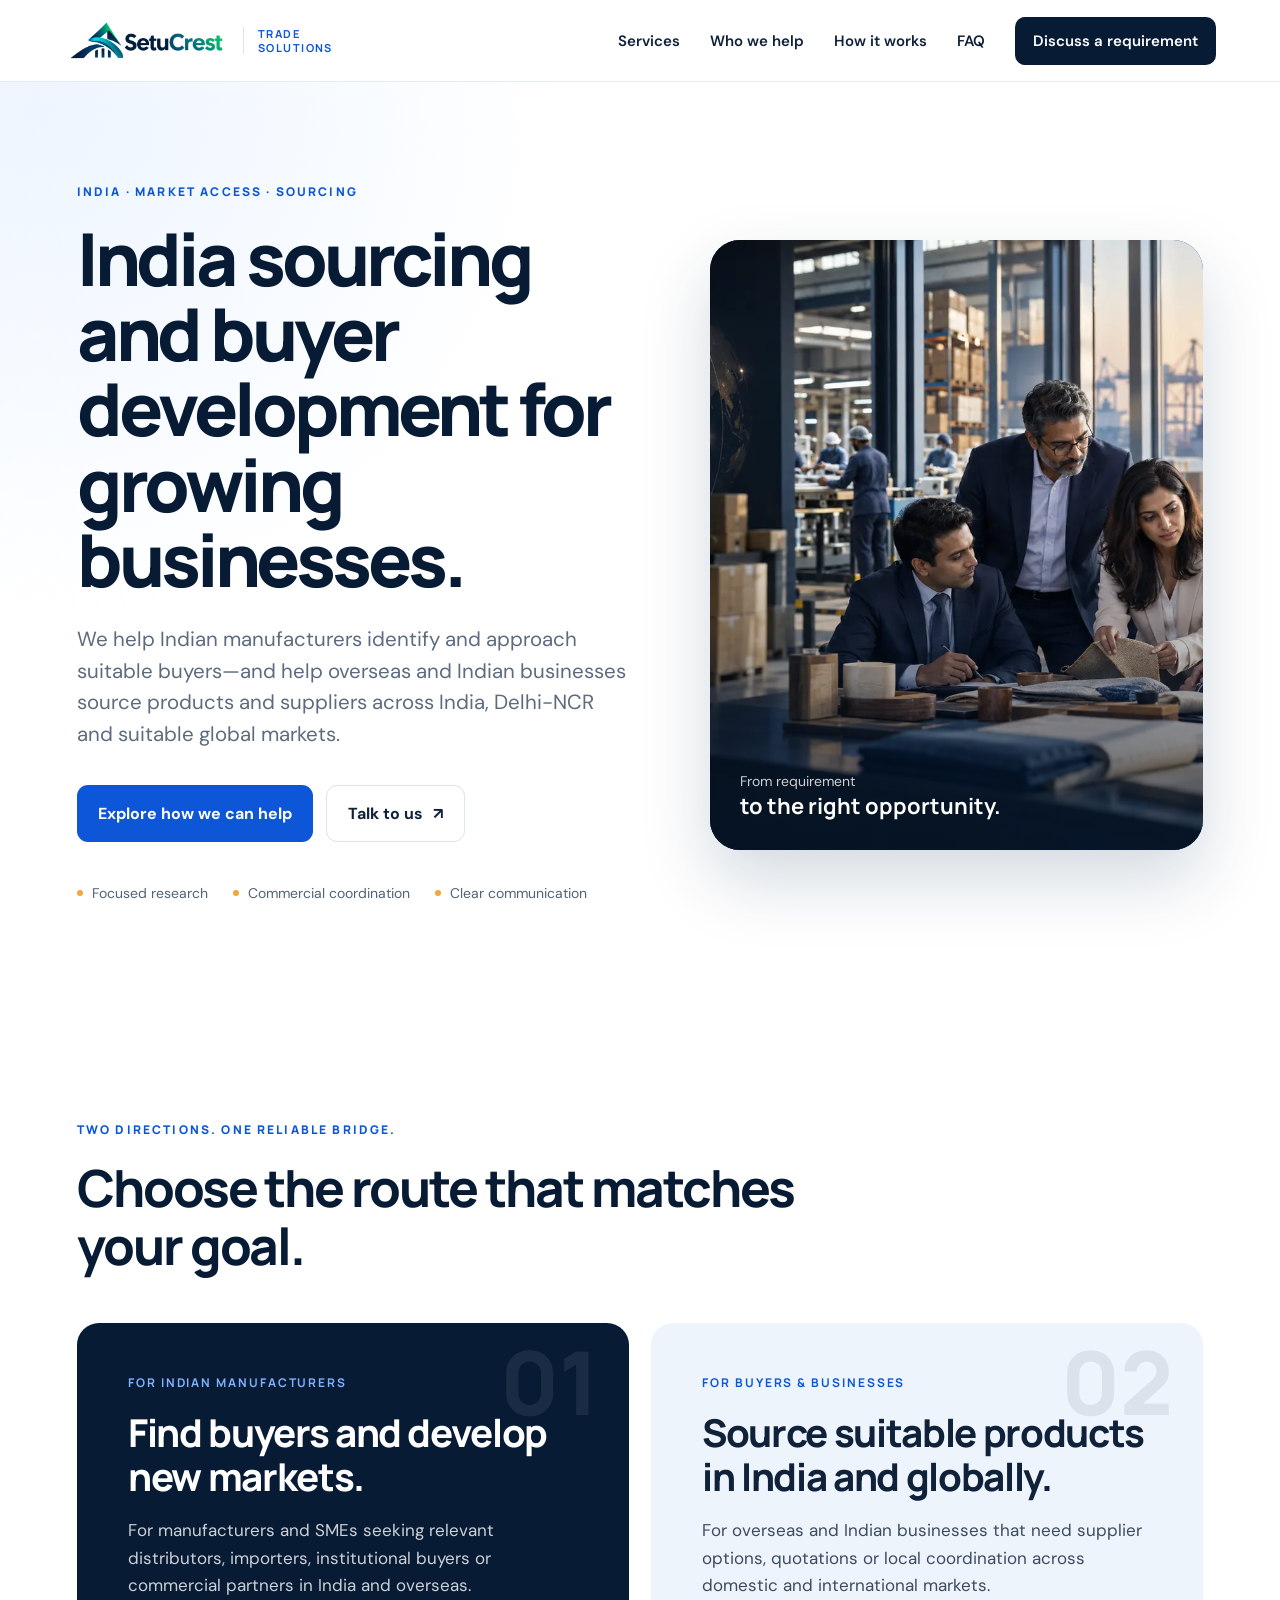
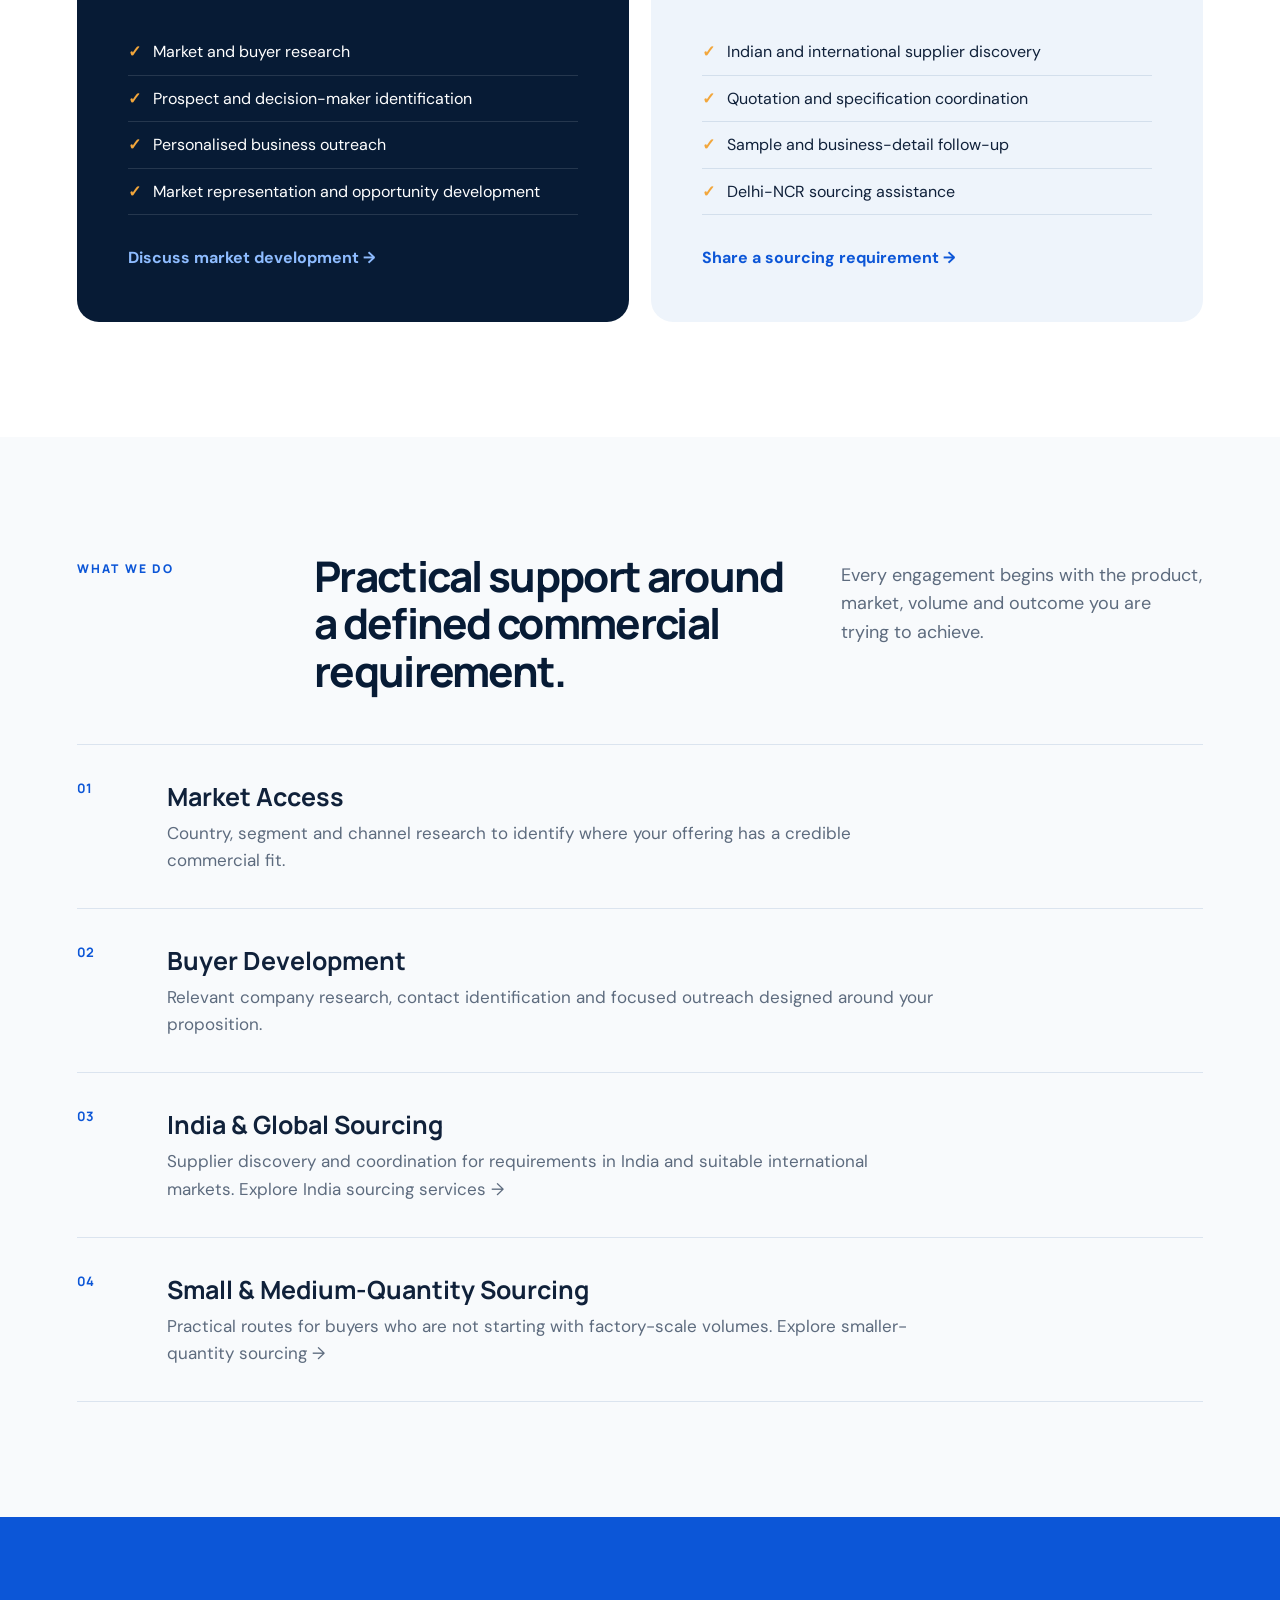
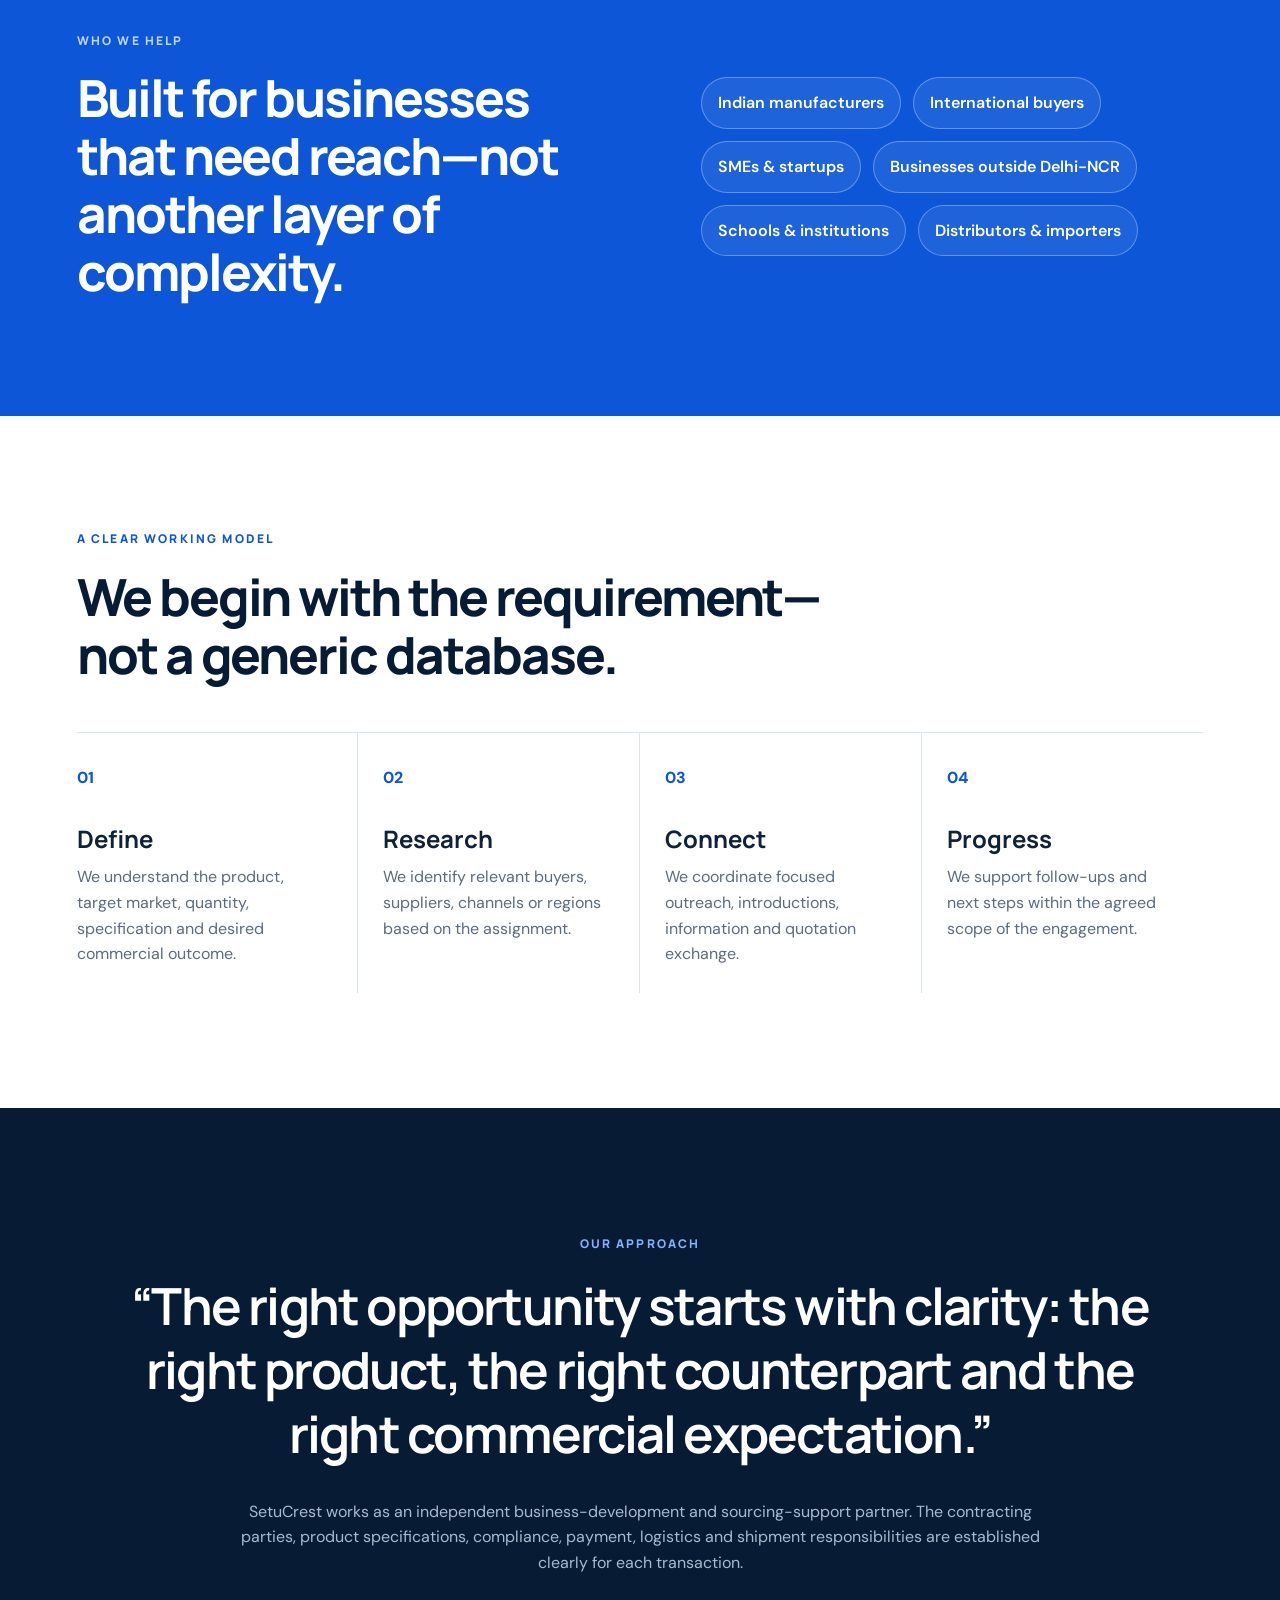
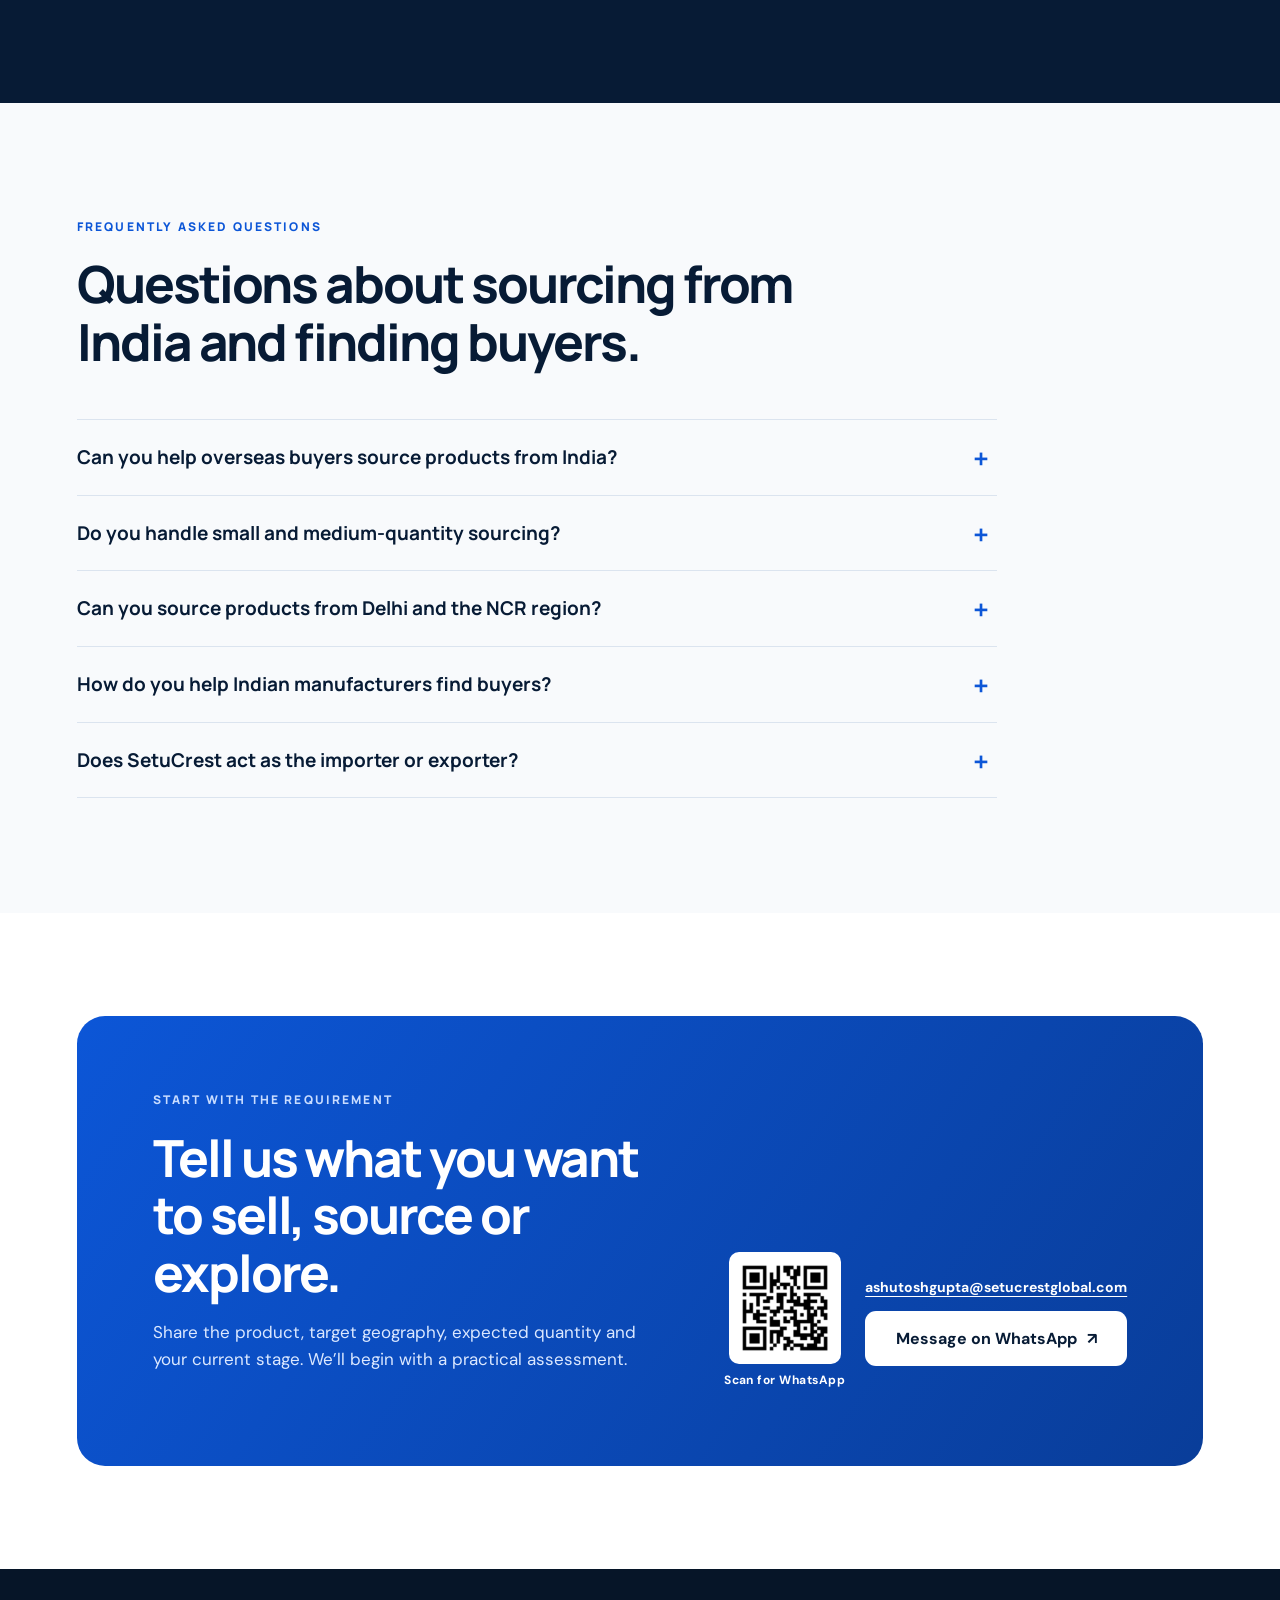
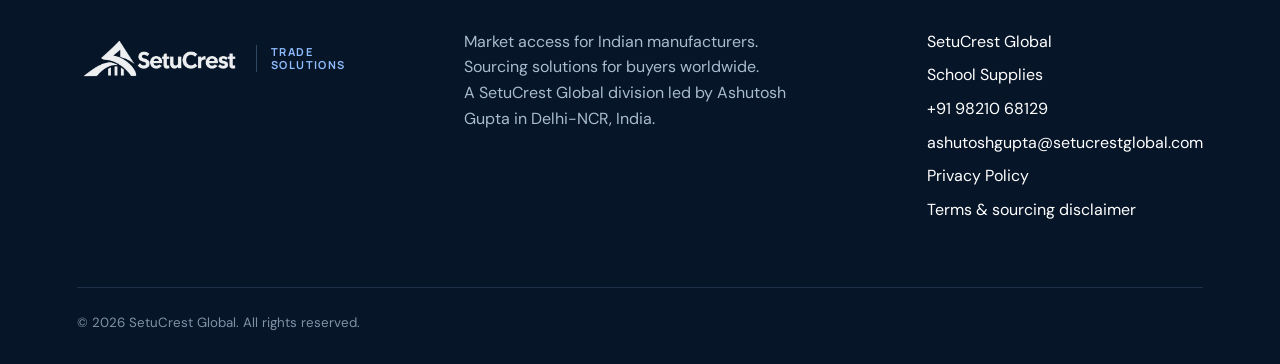
==== commit 3629ca89: "Add core sourcing service pages and conversion tracking" ====
--- a/index.html
+++ b/index.html
@@ -131,8 +131,8 @@
       <div class="service-list">
         <article><span>01</span><div><h3>Market Access</h3><p>Country, segment and channel research to identify where your offering has a credible commercial fit.</p></div></article>
         <article><span>02</span><div><h3>Buyer Development</h3><p>Relevant company research, contact identification and focused outreach designed around your proposition.</p></div></article>
-        <article><span>03</span><div><h3>India & Global Sourcing</h3><p>Supplier discovery and commercial coordination for small and medium requirements in India and suitable international markets.</p></div></article>
-        <article><span>04</span><div><h3>Delhi-NCR Sourcing Desk</h3><p>Local market access for businesses outside the region that need supplier options, samples or quotation follow-up.</p></div></article>
+        <article><span>03</span><div><h3><a href="india-sourcing-services/">India &amp; Global Sourcing</a></h3><p>Supplier discovery and coordination for requirements in India and suitable international markets. <a href="india-sourcing-services/">Explore India sourcing services →</a></p></div></article>
+        <article><span>04</span><div><h3><a href="small-quantity-sourcing-india/">Small &amp; Medium-Quantity Sourcing</a></h3><p>Practical routes for buyers who are not starting with factory-scale volumes. <a href="small-quantity-sourcing-india/">Explore smaller-quantity sourcing →</a></p></div></article>
       </div>
     </section>
 
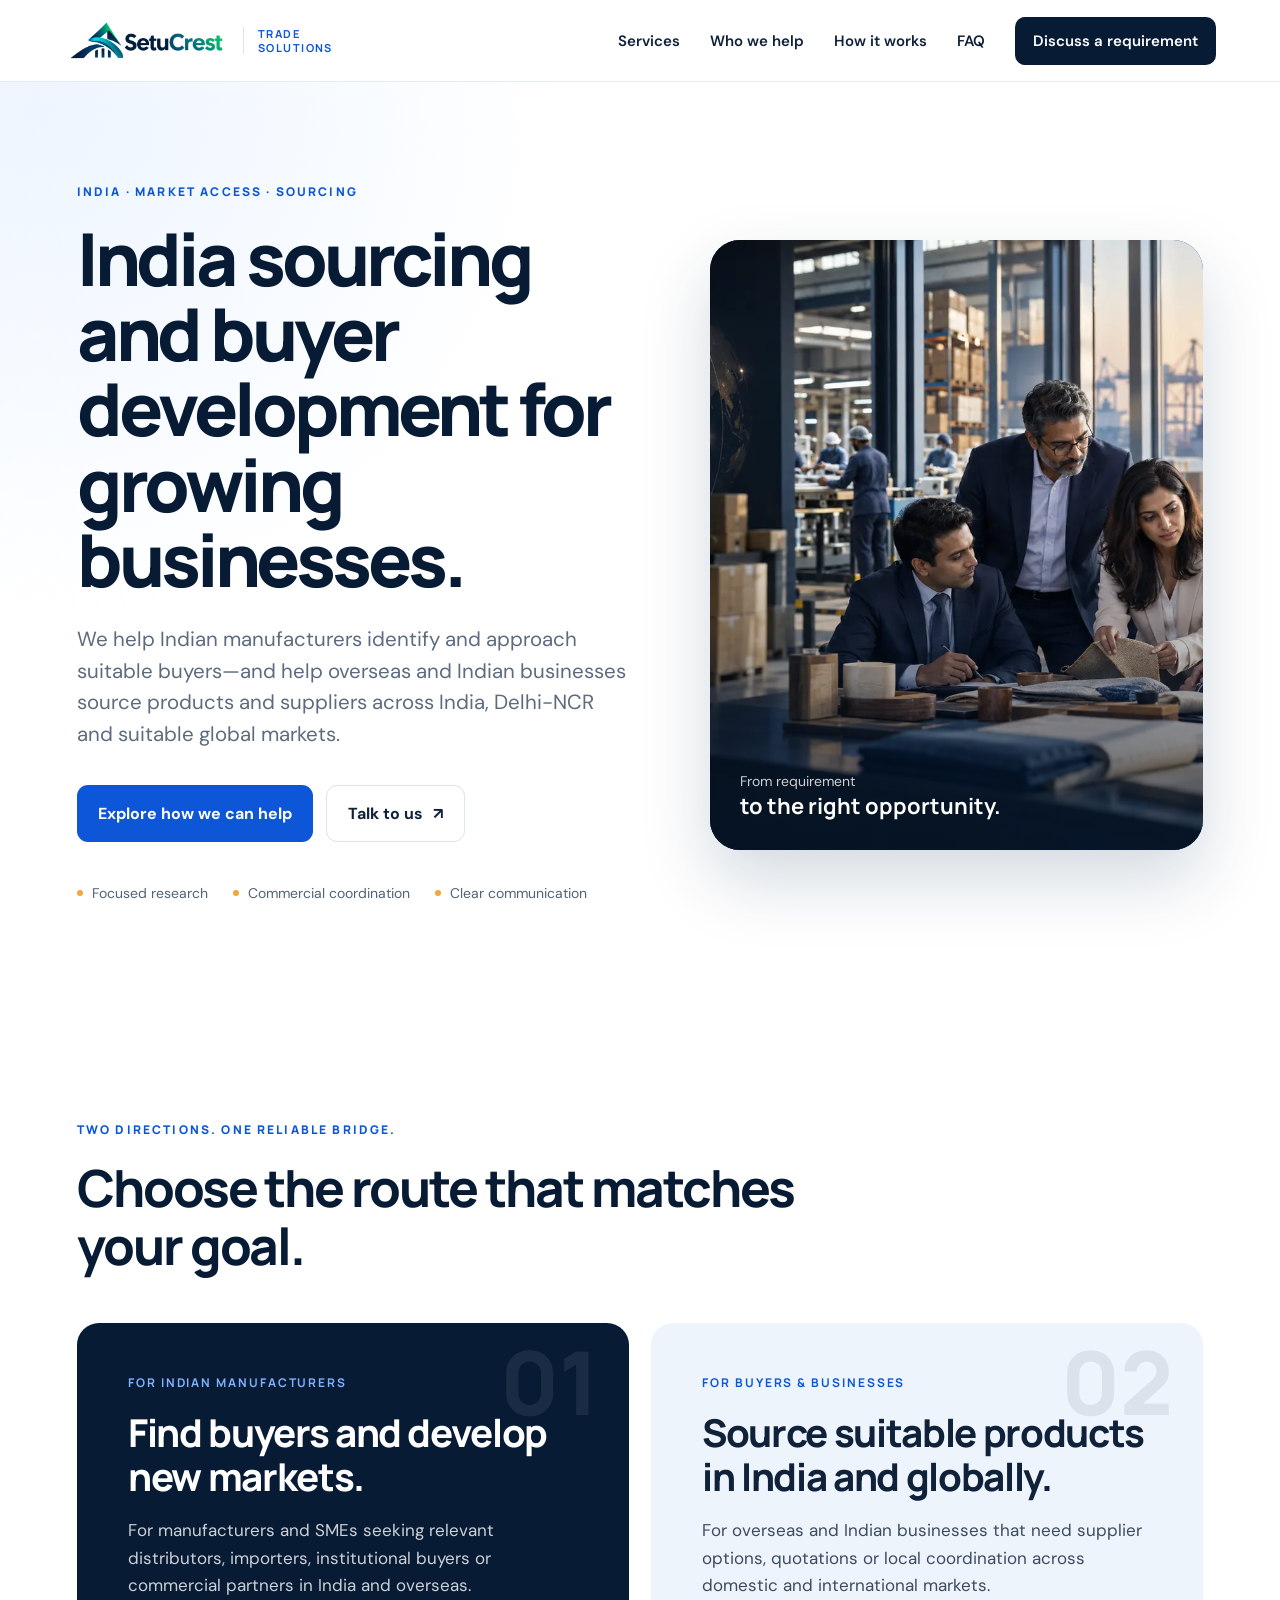
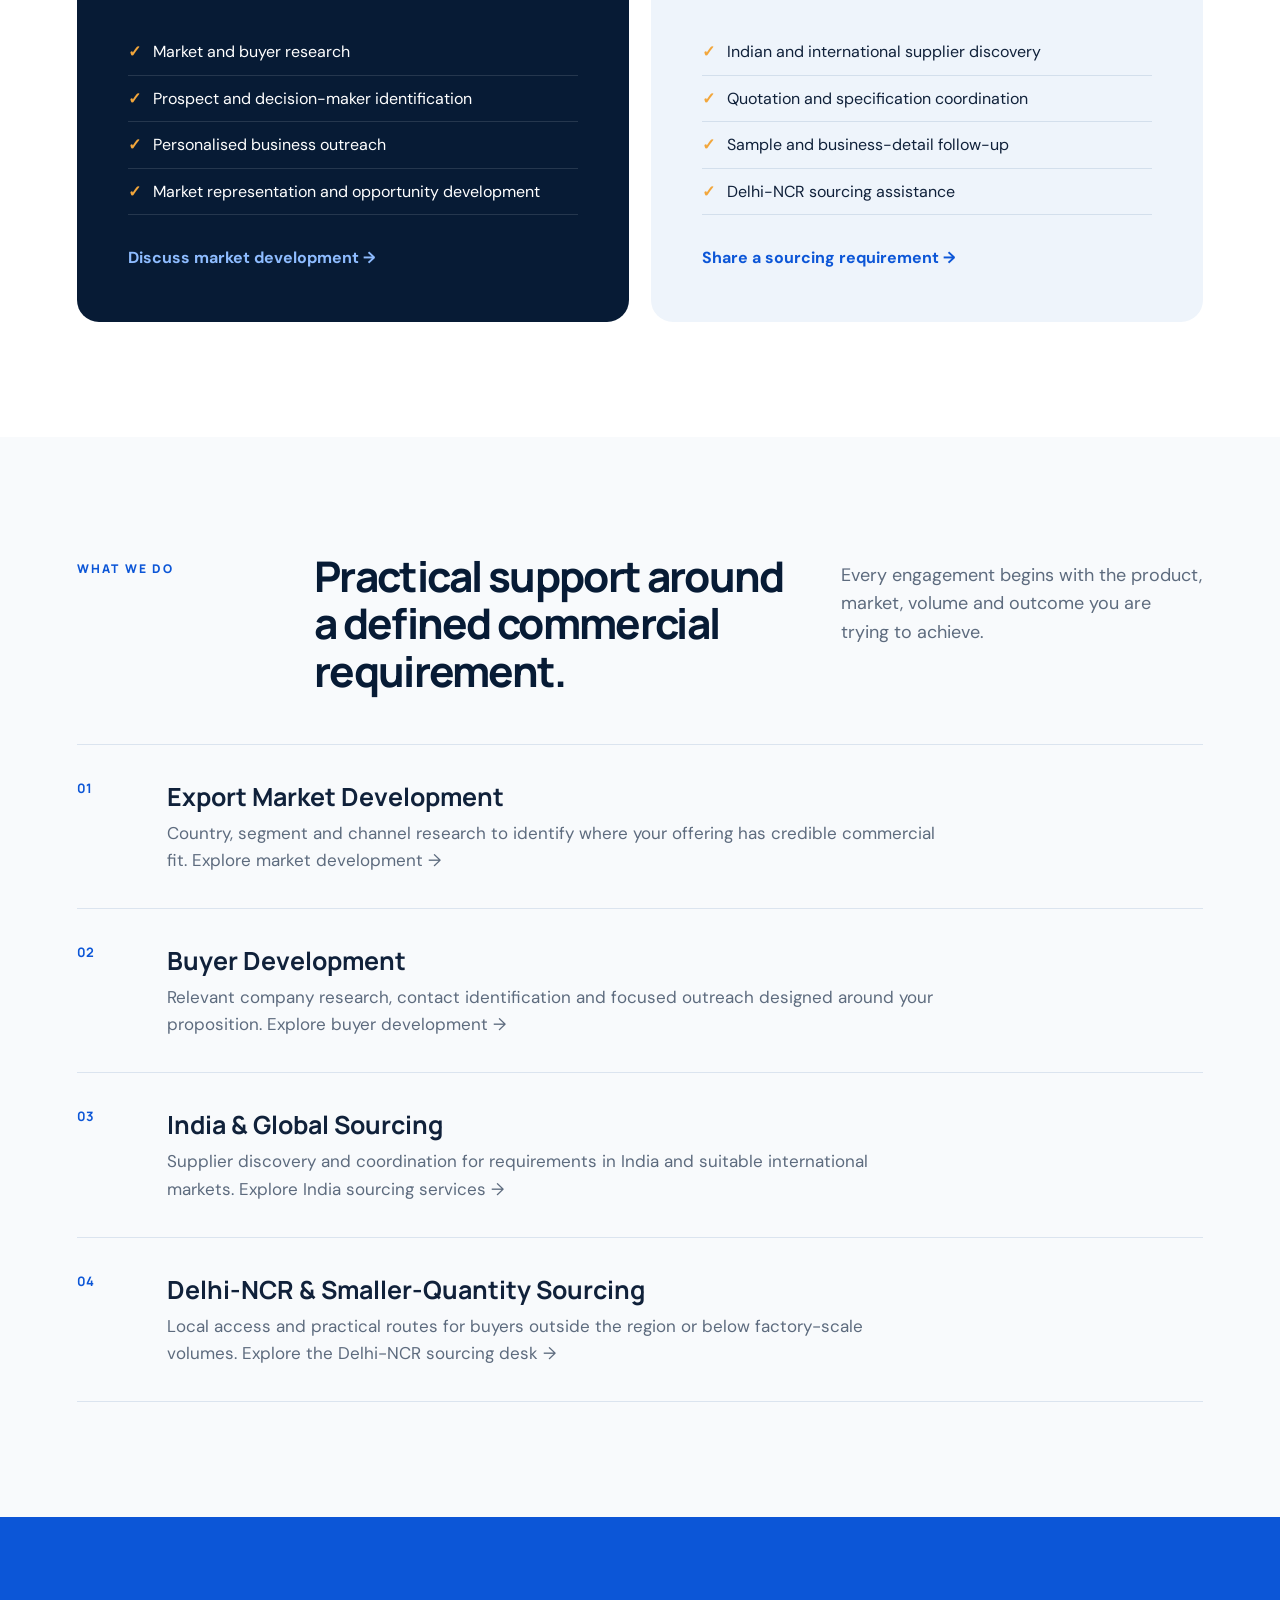
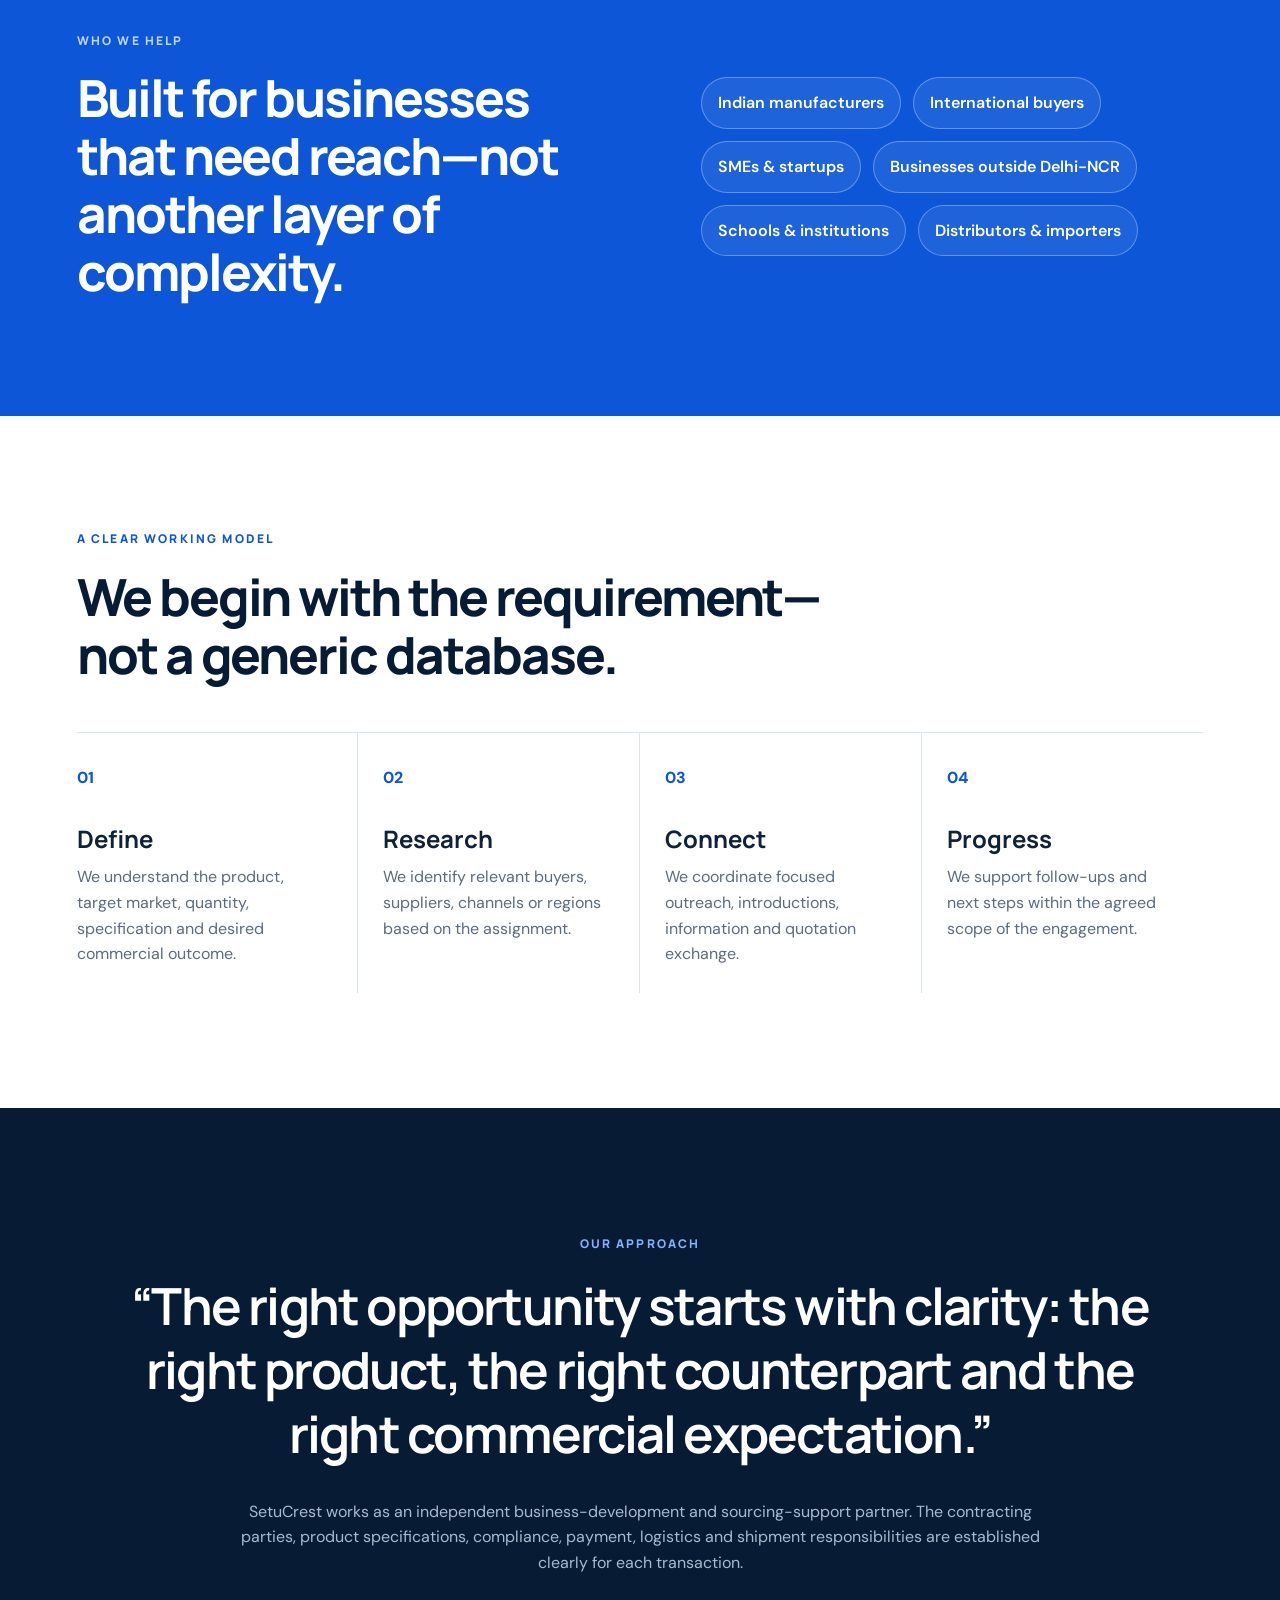
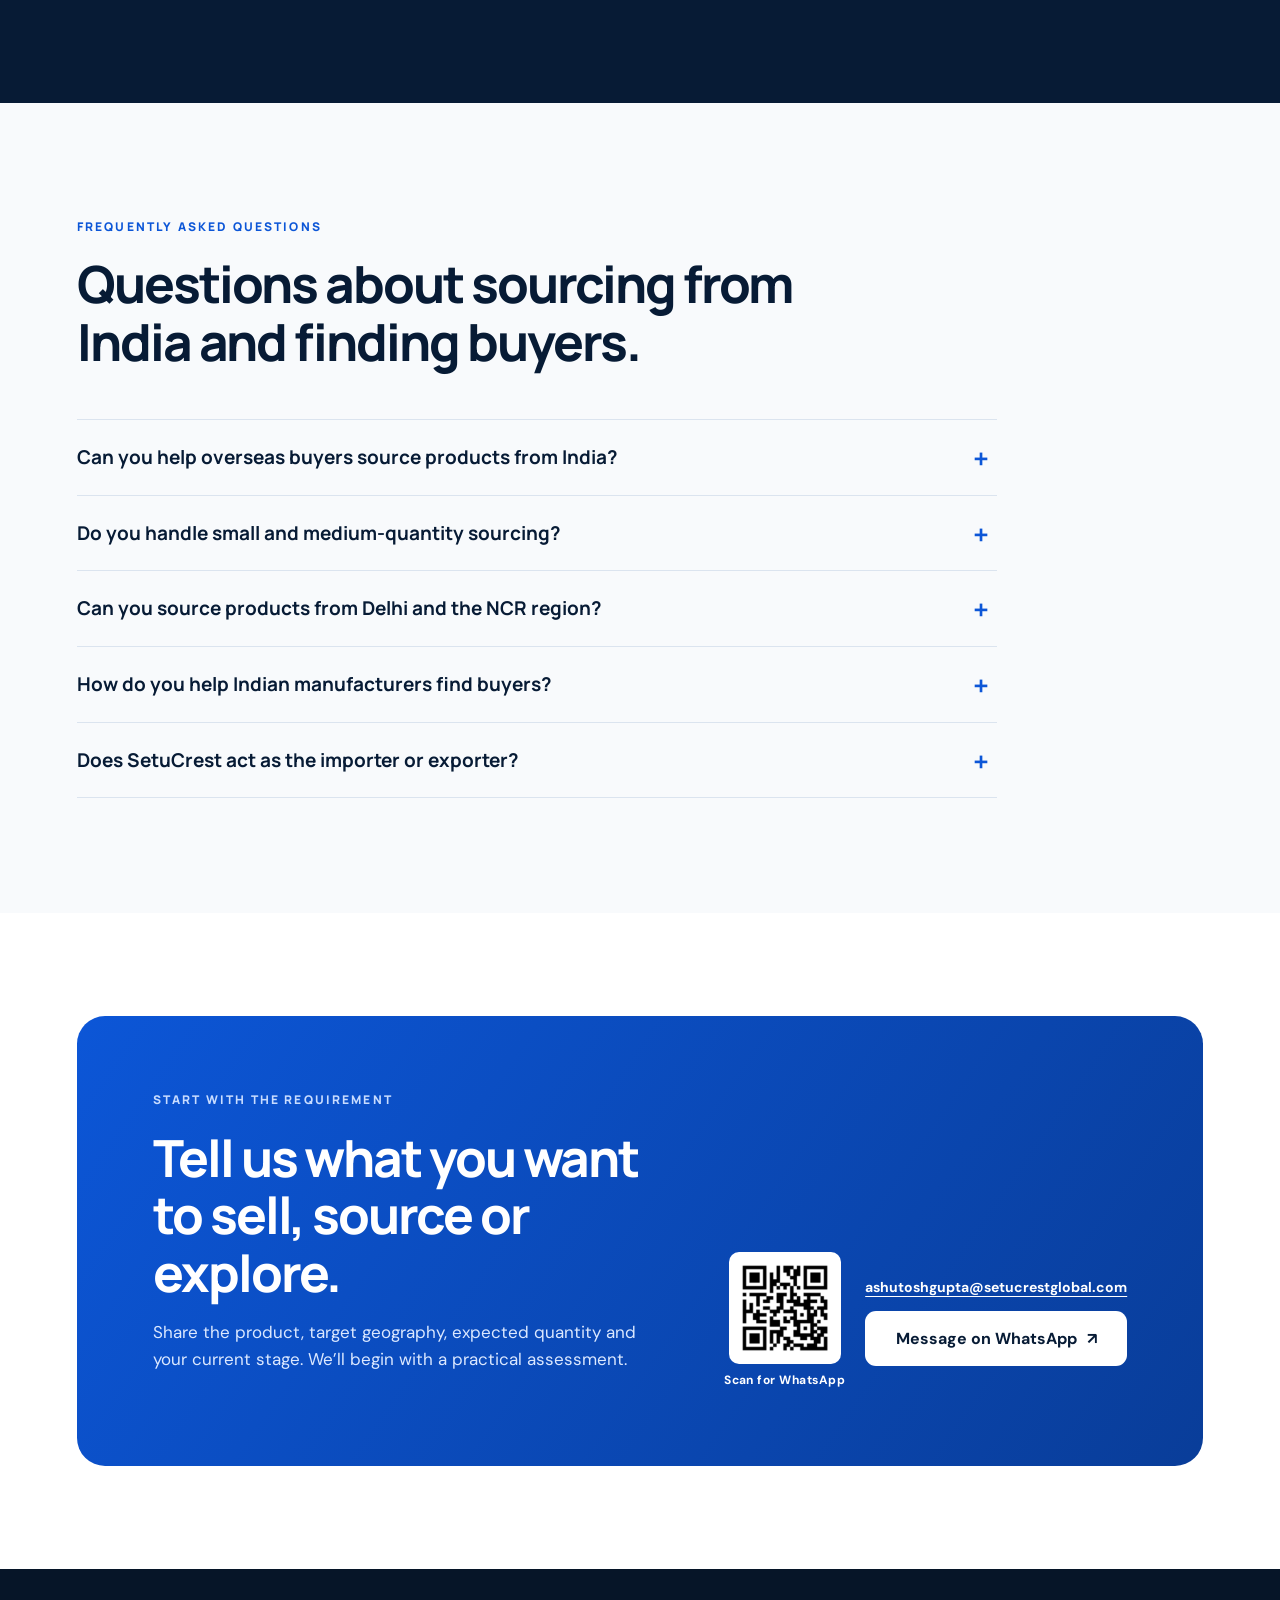
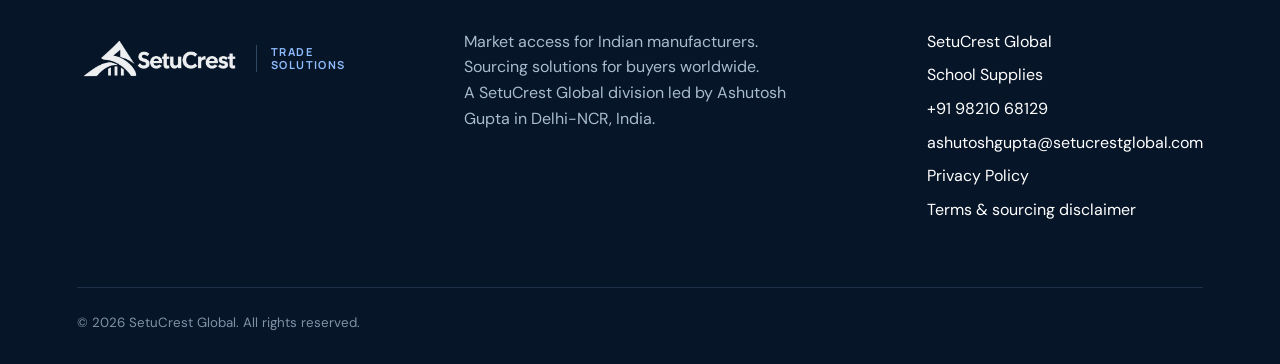
==== commit c9601fa3: "Add buyer and market development service pages" ====
--- a/index.html
+++ b/index.html
@@ -129,10 +129,10 @@
         <p>Every engagement begins with the product, market, volume and outcome you are trying to achieve.</p>
       </div>
       <div class="service-list">
-        <article><span>01</span><div><h3>Market Access</h3><p>Country, segment and channel research to identify where your offering has a credible commercial fit.</p></div></article>
-        <article><span>02</span><div><h3>Buyer Development</h3><p>Relevant company research, contact identification and focused outreach designed around your proposition.</p></div></article>
+        <article><span>01</span><div><h3><a href="export-market-development/">Export Market Development</a></h3><p>Country, segment and channel research to identify where your offering has credible commercial fit. <a href="export-market-development/">Explore market development →</a></p></div></article>
+        <article><span>02</span><div><h3><a href="buyer-development-indian-manufacturers/">Buyer Development</a></h3><p>Relevant company research, contact identification and focused outreach designed around your proposition. <a href="buyer-development-indian-manufacturers/">Explore buyer development →</a></p></div></article>
         <article><span>03</span><div><h3><a href="india-sourcing-services/">India &amp; Global Sourcing</a></h3><p>Supplier discovery and coordination for requirements in India and suitable international markets. <a href="india-sourcing-services/">Explore India sourcing services →</a></p></div></article>
-        <article><span>04</span><div><h3><a href="small-quantity-sourcing-india/">Small &amp; Medium-Quantity Sourcing</a></h3><p>Practical routes for buyers who are not starting with factory-scale volumes. <a href="small-quantity-sourcing-india/">Explore smaller-quantity sourcing →</a></p></div></article>
+        <article><span>04</span><div><h3><a href="delhi-ncr-sourcing-service/">Delhi-NCR &amp; Smaller-Quantity Sourcing</a></h3><p>Local access and practical routes for buyers outside the region or below factory-scale volumes. <a href="delhi-ncr-sourcing-service/">Explore the Delhi-NCR sourcing desk →</a></p></div></article>
       </div>
     </section>
 
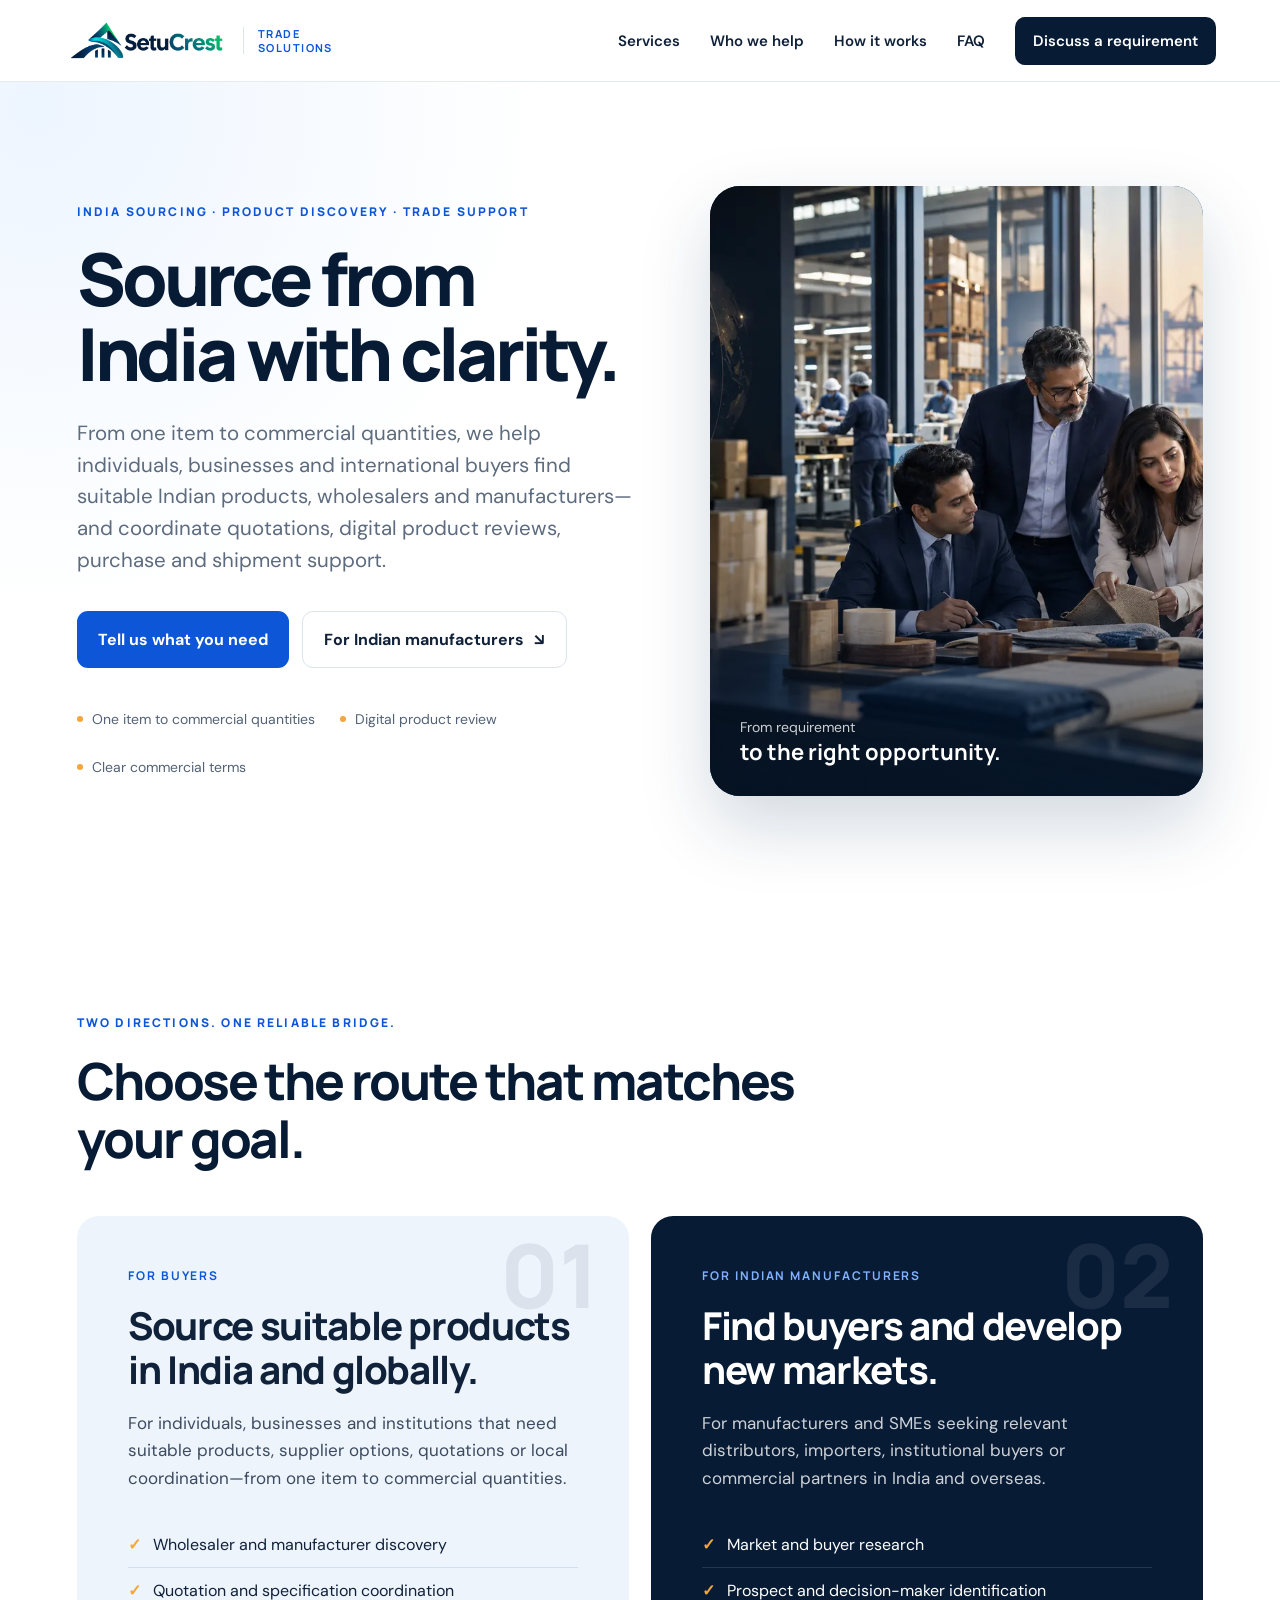
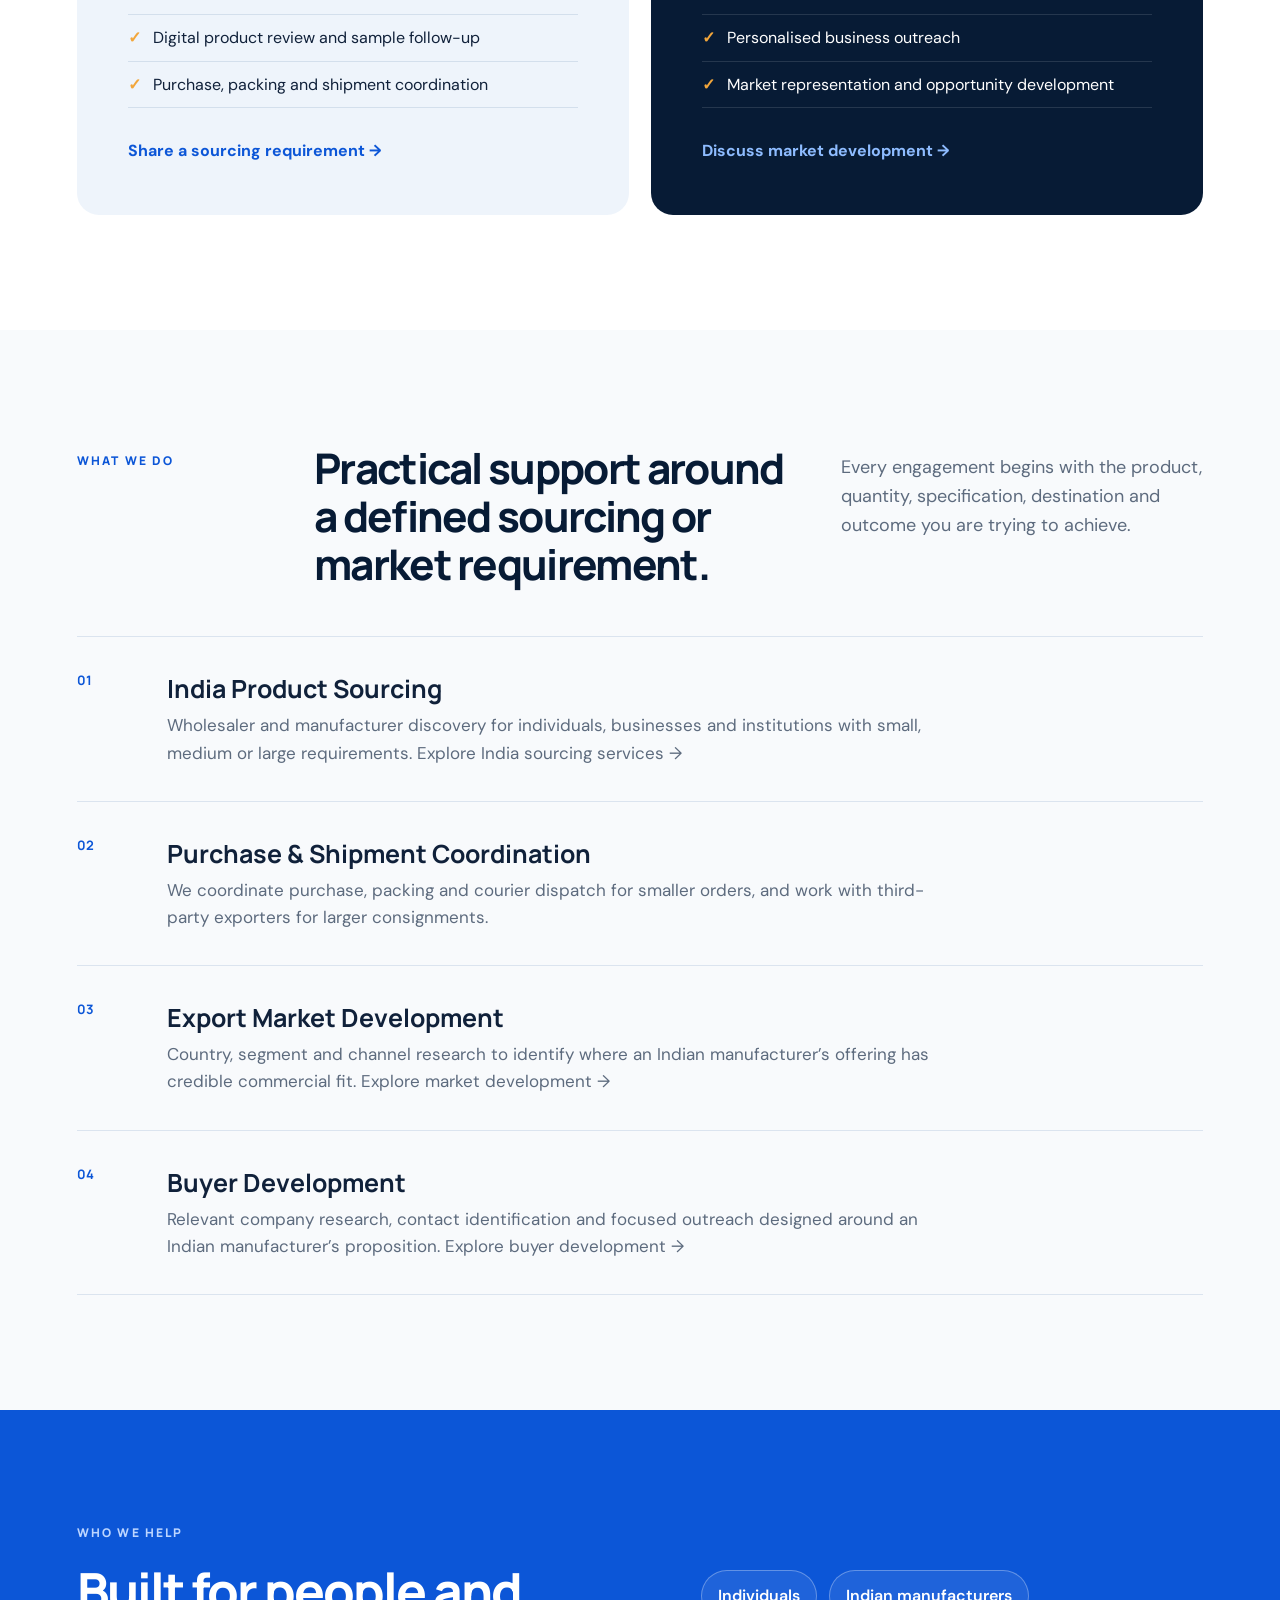
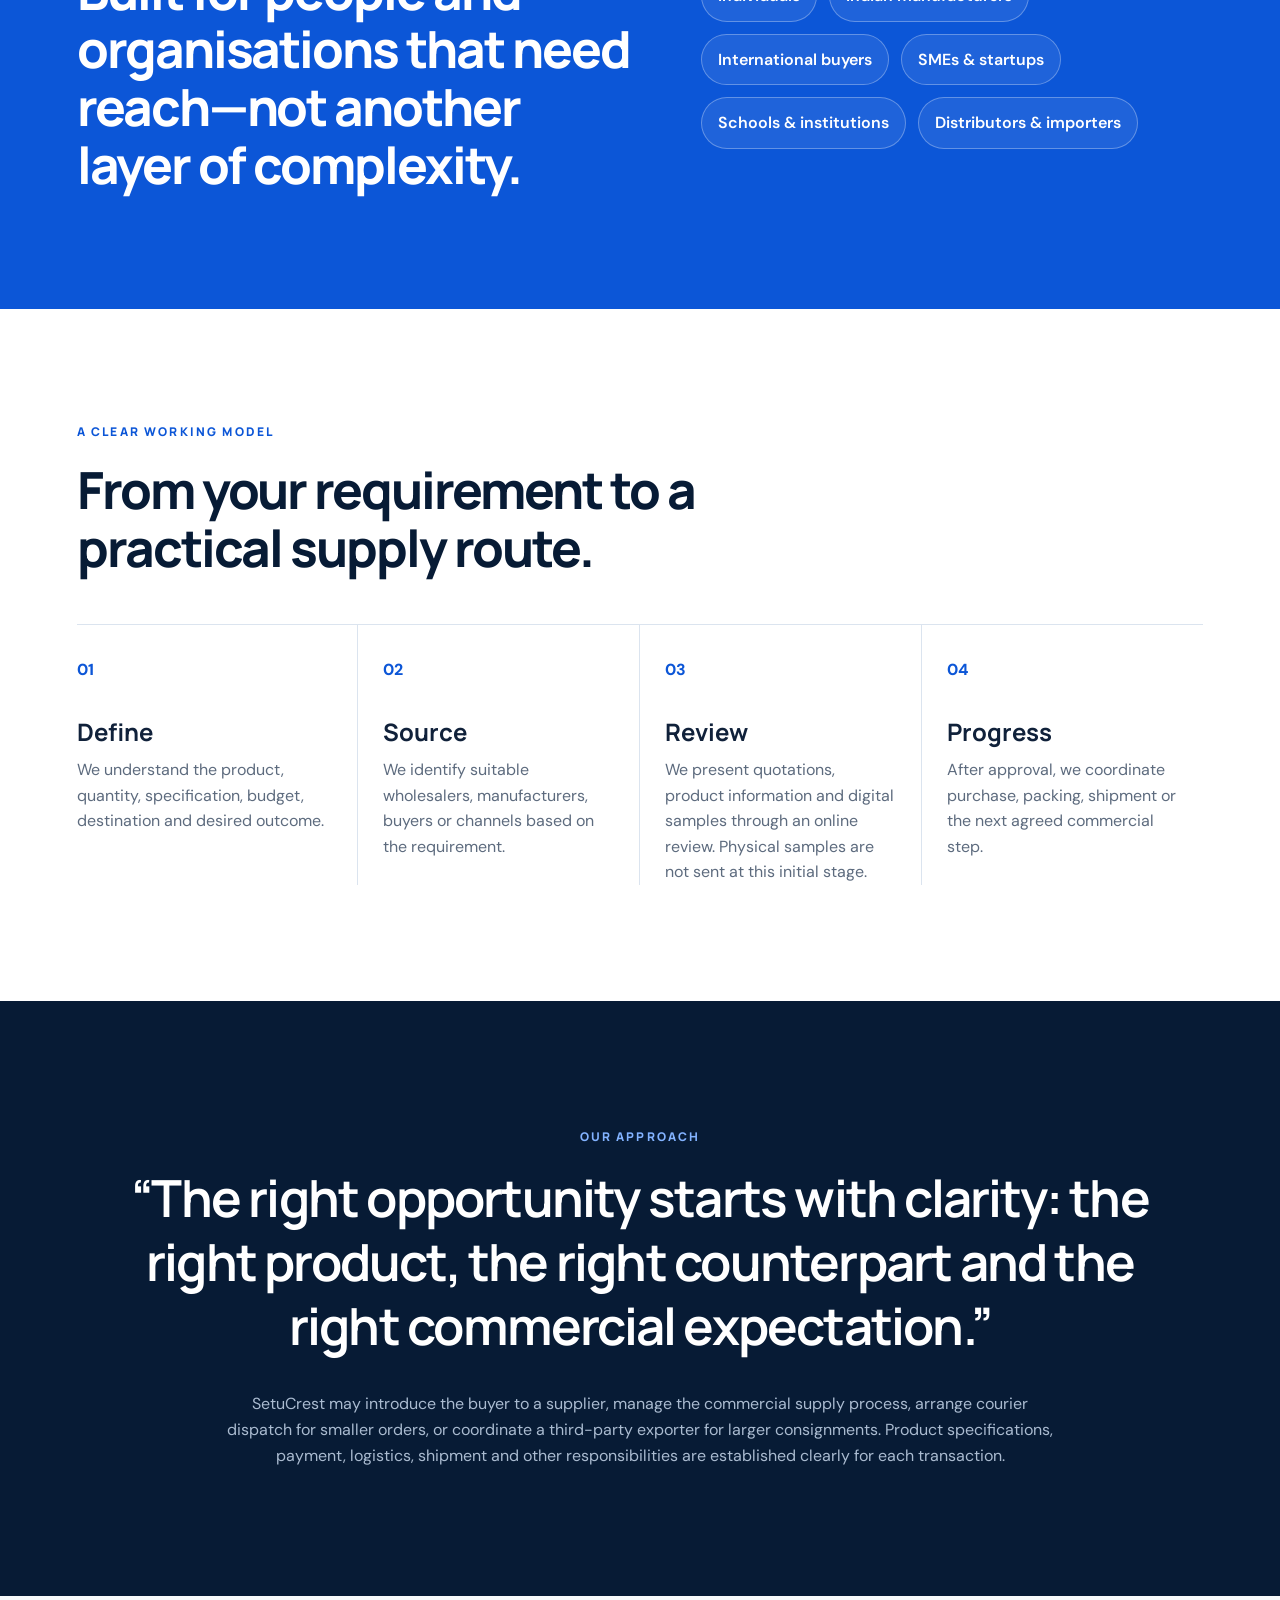
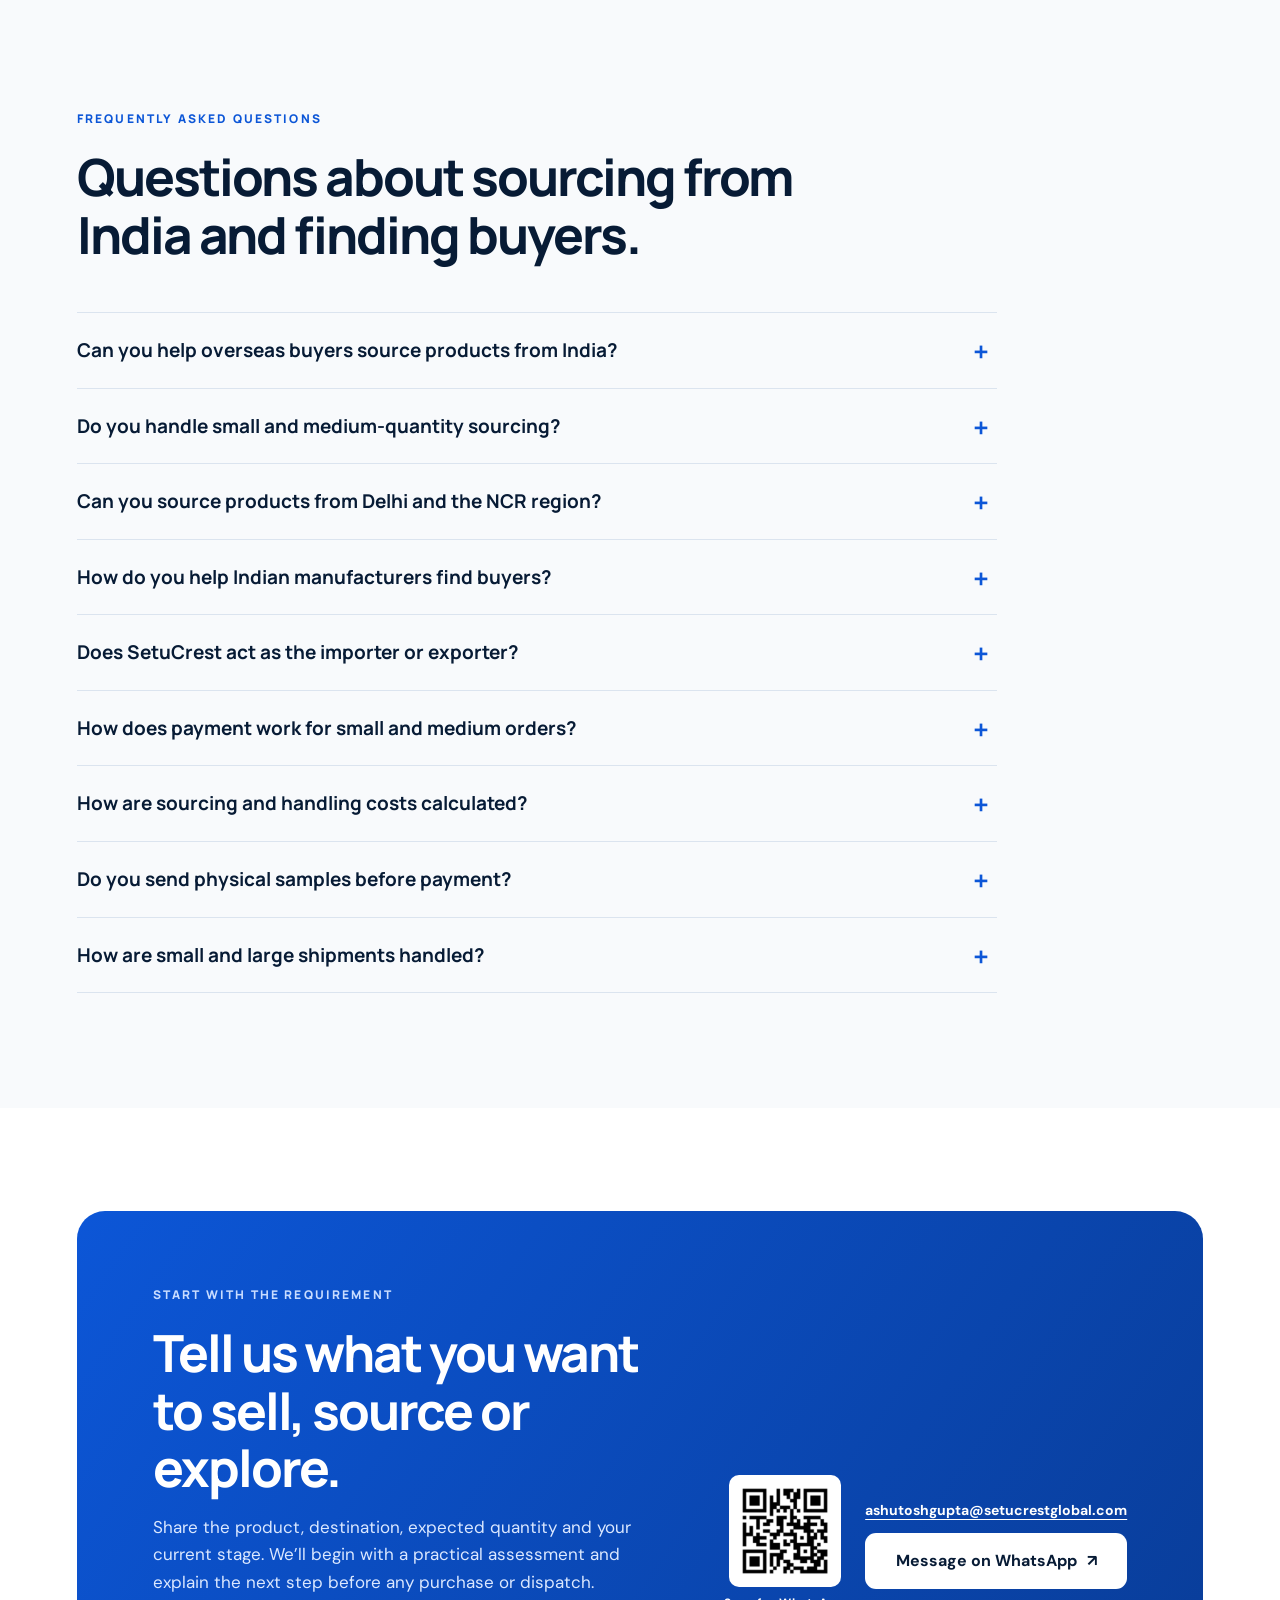
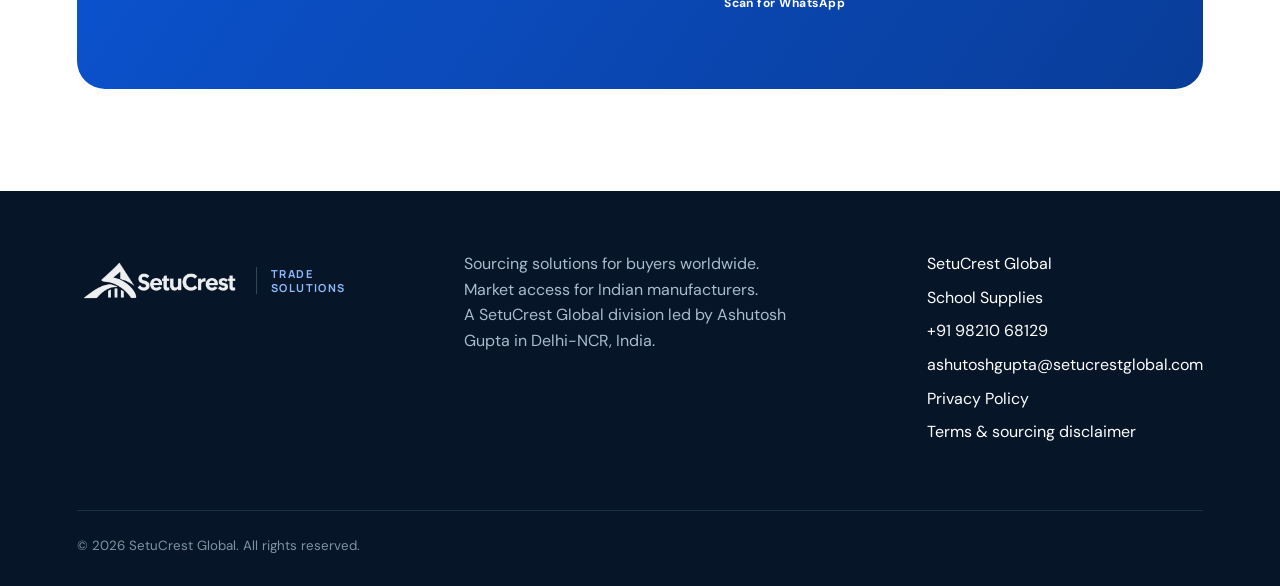
==== commit 28a61813: "Make trade site buyer-first and clarify sourcing terms" ====
--- a/index.html
+++ b/index.html
@@ -11,22 +11,22 @@
   </script>
   <meta charset="utf-8">
   <meta name="viewport" content="width=device-width, initial-scale=1">
-  <title>India Sourcing & Buyer Development | SetuCrest Trade Solutions</title>
-  <meta name="description" content="Find suitable suppliers, products and buyers across India and global markets. SetuCrest supports SMEs with sourcing, quotations and market development.">
+  <title>Source Products from India | SetuCrest Trade Solutions</title>
+  <meta name="description" content="SetuCrest helps individuals, businesses and international buyers source suitable products from India—from one item to commercial quantities—with quotations, digital product reviews and shipment coordination.">
   <meta name="robots" content="index,follow,max-image-preview:large,max-snippet:-1,max-video-preview:-1">
   <meta name="author" content="SetuCrest Global">
   <meta name="theme-color" content="#071b35">
   <link rel="canonical" href="https://trade-solutions.setucrestglobal.com/">
   <meta property="og:type" content="website">
   <meta property="og:site_name" content="SetuCrest Trade Solutions">
-  <meta property="og:title" content="India Sourcing & Buyer Development | SetuCrest">
-  <meta property="og:description" content="Sourcing support for buyers and market-development support for Indian manufacturers, SMEs and institutions.">
+  <meta property="og:title" content="Source Products from India | SetuCrest">
+  <meta property="og:description" content="Buyer-first sourcing support for individuals, businesses and international buyers, with a separate route for Indian manufacturer market access.">
   <meta property="og:url" content="https://trade-solutions.setucrestglobal.com/">
   <meta property="og:image" content="https://trade-solutions.setucrestglobal.com/assets/india-trade-hero.png">
   <meta property="og:image:alt" content="Indian manufacturing and international trade connections">
   <meta name="twitter:card" content="summary_large_image">
-  <meta name="twitter:title" content="India Sourcing & Buyer Development | SetuCrest">
-  <meta name="twitter:description" content="Practical sourcing and buyer-development support across India and global markets.">
+  <meta name="twitter:title" content="Source Products from India | SetuCrest">
+  <meta name="twitter:description" content="Source suitable products from India with quotations, digital product reviews and shipment coordination.">
   <meta name="twitter:image" content="https://trade-solutions.setucrestglobal.com/assets/india-trade-hero.png">
   <link rel="icon" href="assets/setucrest-logo.png" type="image/png">
   <link rel="preload" as="image" href="assets/india-trade-hero.webp" type="image/webp" fetchpriority="high">
@@ -37,7 +37,7 @@
   <link rel="stylesheet" href="assets/contact.css">
   <script type="application/ld+json">
   {"@context":"https://schema.org","@graph":[
-    {"@type":"Organization","@id":"https://trade-solutions.setucrestglobal.com/#organization","name":"SetuCrest Trade Solutions","url":"https://trade-solutions.setucrestglobal.com/","logo":"https://trade-solutions.setucrestglobal.com/assets/setucrest-logo.png","telephone":"+91-98210-68129","parentOrganization":{"@type":"Organization","name":"SetuCrest Global","url":"https://setucrestglobal.com/"},"areaServed":["India","Delhi NCR","Worldwide"],"knowsAbout":["India sourcing","supplier discovery","buyer development","market access","Delhi NCR sourcing"]},
+    {"@type":"Organization","@id":"https://trade-solutions.setucrestglobal.com/#organization","name":"SetuCrest Trade Solutions","url":"https://trade-solutions.setucrestglobal.com/","logo":"https://trade-solutions.setucrestglobal.com/assets/setucrest-logo.png","telephone":"+91-98210-68129","email":"ashutoshgupta@setucrestglobal.com","parentOrganization":{"@type":"Organization","name":"SetuCrest Global","url":"https://setucrestglobal.com/"},"areaServed":["India","Delhi NCR","Worldwide"],"knowsAbout":["India sourcing","supplier discovery","buyer development","market access","Delhi NCR sourcing"]},
     {"@type":"WebSite","@id":"https://trade-solutions.setucrestglobal.com/#website","url":"https://trade-solutions.setucrestglobal.com/","name":"SetuCrest Trade Solutions","publisher":{"@id":"https://trade-solutions.setucrestglobal.com/#organization"},"inLanguage":"en-IN"},
     {"@type":"Service","name":"India and Global Sourcing Support","provider":{"@id":"https://trade-solutions.setucrestglobal.com/#organization"},"areaServed":["India","Worldwide"],"serviceType":["Supplier discovery","Quotation coordination","Delhi NCR sourcing","Buyer development","Market access"]}
   ]}
@@ -70,15 +70,15 @@
   <main id="top">
     <section class="hero">
       <div class="hero-copy">
-        <p class="eyebrow">INDIA · MARKET ACCESS · SOURCING</p>
-        <h1>India sourcing and buyer development for growing businesses.</h1>
-        <p class="hero-lede">We help Indian manufacturers identify and approach suitable buyers—and help overseas and Indian businesses source products and suppliers across India, Delhi-NCR and suitable global markets.</p>
+        <p class="eyebrow">INDIA SOURCING · PRODUCT DISCOVERY · TRADE SUPPORT</p>
+        <h1>Source from India with clarity.</h1>
+        <p class="hero-lede">From one item to commercial quantities, we help individuals, businesses and international buyers find suitable Indian products, wholesalers and manufacturers—and coordinate quotations, digital product reviews, purchase and shipment support.</p>
         <div class="hero-actions">
-          <a class="button primary" href="#pathways">Explore how we can help</a>
-          <a class="button secondary" href="https://wa.me/919821068129?text=Hello%20SetuCrest%2C%20I%20would%20like%20to%20discuss%20a%20trade%20requirement." target="_blank" rel="noopener">Talk to us <span aria-hidden="true">↗</span></a>
+          <a class="button primary" href="#contact">Tell us what you need</a>
+          <a class="button secondary" href="#pathways">For Indian manufacturers <span aria-hidden="true">↘</span></a>
         </div>
         <div class="trust-line" aria-label="Our operating principles">
-          <span>Focused research</span><span>Commercial coordination</span><span>Clear communication</span>
+          <span>One item to commercial quantities</span><span>Digital product review</span><span>Clear commercial terms</span>
         </div>
       </div>
       <div class="hero-visual">
@@ -93,8 +93,21 @@
         <h2 id="pathways-title">Choose the route that matches your goal.</h2>
       </div>
       <div class="pathway-grid">
+        <article class="pathway-card buyer">
+          <p class="card-number">01</p>
+          <p class="card-kicker">FOR BUYERS</p>
+          <h3>Source suitable products in India and globally.</h3>
+          <p>For individuals, businesses and institutions that need suitable products, supplier options, quotations or local coordination—from one item to commercial quantities.</p>
+          <ul>
+            <li>Wholesaler and manufacturer discovery</li>
+            <li>Quotation and specification coordination</li>
+            <li>Digital product review and sample follow-up</li>
+            <li>Purchase, packing and shipment coordination</li>
+          </ul>
+          <a href="#contact">Share a sourcing requirement <span aria-hidden="true">→</span></a>
+        </article>
         <article class="pathway-card manufacturer">
-          <p class="card-number">01</p>
+          <p class="card-number">02</p>
           <p class="card-kicker">FOR INDIAN MANUFACTURERS</p>
           <h3>Find buyers and develop new markets.</h3>
           <p>For manufacturers and SMEs seeking relevant distributors, importers, institutional buyers or commercial partners in India and overseas.</p>
@@ -106,63 +119,50 @@
           </ul>
           <a href="#contact">Discuss market development <span aria-hidden="true">→</span></a>
         </article>
-        <article class="pathway-card buyer">
-          <p class="card-number">02</p>
-          <p class="card-kicker">FOR BUYERS & BUSINESSES</p>
-          <h3>Source suitable products in India and globally.</h3>
-          <p>For overseas and Indian businesses that need supplier options, quotations or local coordination across domestic and international markets.</p>
-          <ul>
-            <li>Indian and international supplier discovery</li>
-            <li>Quotation and specification coordination</li>
-            <li>Sample and business-detail follow-up</li>
-            <li>Delhi-NCR sourcing assistance</li>
-          </ul>
-          <a href="#contact">Share a sourcing requirement <span aria-hidden="true">→</span></a>
-        </article>
       </div>
     </section>
 
     <section class="services" id="services" aria-labelledby="services-title">
       <div class="section-heading compact">
         <p class="eyebrow">WHAT WE DO</p>
-        <h2 id="services-title">Practical support around a defined commercial requirement.</h2>
-        <p>Every engagement begins with the product, market, volume and outcome you are trying to achieve.</p>
+        <h2 id="services-title">Practical support around a defined sourcing or market requirement.</h2>
+        <p>Every engagement begins with the product, quantity, specification, destination and outcome you are trying to achieve.</p>
       </div>
       <div class="service-list">
-        <article><span>01</span><div><h3><a href="export-market-development/">Export Market Development</a></h3><p>Country, segment and channel research to identify where your offering has credible commercial fit. <a href="export-market-development/">Explore market development →</a></p></div></article>
-        <article><span>02</span><div><h3><a href="buyer-development-indian-manufacturers/">Buyer Development</a></h3><p>Relevant company research, contact identification and focused outreach designed around your proposition. <a href="buyer-development-indian-manufacturers/">Explore buyer development →</a></p></div></article>
-        <article><span>03</span><div><h3><a href="india-sourcing-services/">India &amp; Global Sourcing</a></h3><p>Supplier discovery and coordination for requirements in India and suitable international markets. <a href="india-sourcing-services/">Explore India sourcing services →</a></p></div></article>
-        <article><span>04</span><div><h3><a href="delhi-ncr-sourcing-service/">Delhi-NCR &amp; Smaller-Quantity Sourcing</a></h3><p>Local access and practical routes for buyers outside the region or below factory-scale volumes. <a href="delhi-ncr-sourcing-service/">Explore the Delhi-NCR sourcing desk →</a></p></div></article>
+        <article><span>01</span><div><h3><a href="india-sourcing-services/">India Product Sourcing</a></h3><p>Wholesaler and manufacturer discovery for individuals, businesses and institutions with small, medium or large requirements. <a href="india-sourcing-services/">Explore India sourcing services →</a></p></div></article>
+        <article><span>02</span><div><h3>Purchase &amp; Shipment Coordination</h3><p>We coordinate purchase, packing and courier dispatch for smaller orders, and work with third-party exporters for larger consignments.</p></div></article>
+        <article><span>03</span><div><h3><a href="export-market-development/">Export Market Development</a></h3><p>Country, segment and channel research to identify where an Indian manufacturer’s offering has credible commercial fit. <a href="export-market-development/">Explore market development →</a></p></div></article>
+        <article><span>04</span><div><h3><a href="buyer-development-indian-manufacturers/">Buyer Development</a></h3><p>Relevant company research, contact identification and focused outreach designed around an Indian manufacturer’s proposition. <a href="buyer-development-indian-manufacturers/">Explore buyer development →</a></p></div></article>
       </div>
     </section>
 
     <section class="who" id="who-we-help">
       <div class="who-copy">
         <p class="eyebrow">WHO WE HELP</p>
-        <h2>Built for businesses that need reach—not another layer of complexity.</h2>
+        <h2>Built for people and organisations that need reach—not another layer of complexity.</h2>
       </div>
       <div class="who-tags" aria-label="Client types">
-        <span>Indian manufacturers</span><span>International buyers</span><span>SMEs & startups</span><span>Businesses outside Delhi-NCR</span><span>Schools & institutions</span><span>Distributors & importers</span>
+        <span>Individuals</span><span>Indian manufacturers</span><span>International buyers</span><span>SMEs & startups</span><span>Schools & institutions</span><span>Distributors & importers</span>
       </div>
     </section>
 
     <section class="process" id="process" aria-labelledby="process-title">
       <div class="section-heading">
         <p class="eyebrow">A CLEAR WORKING MODEL</p>
-        <h2 id="process-title">We begin with the requirement—not a generic database.</h2>
+        <h2 id="process-title">From your requirement to a practical supply route.</h2>
       </div>
       <ol>
-        <li><span>01</span><h3>Define</h3><p>We understand the product, target market, quantity, specification and desired commercial outcome.</p></li>
-        <li><span>02</span><h3>Research</h3><p>We identify relevant buyers, suppliers, channels or regions based on the assignment.</p></li>
-        <li><span>03</span><h3>Connect</h3><p>We coordinate focused outreach, introductions, information and quotation exchange.</p></li>
-        <li><span>04</span><h3>Progress</h3><p>We support follow-ups and next steps within the agreed scope of the engagement.</p></li>
+        <li><span>01</span><h3>Define</h3><p>We understand the product, quantity, specification, budget, destination and desired outcome.</p></li>
+        <li><span>02</span><h3>Source</h3><p>We identify suitable wholesalers, manufacturers, buyers or channels based on the requirement.</p></li>
+        <li><span>03</span><h3>Review</h3><p>We present quotations, product information and digital samples through an online review. Physical samples are not sent at this initial stage.</p></li>
+        <li><span>04</span><h3>Progress</h3><p>After approval, we coordinate purchase, packing, shipment or the next agreed commercial step.</p></li>
       </ol>
     </section>
 
     <section class="principle">
       <p class="eyebrow">OUR APPROACH</p>
       <blockquote>“The right opportunity starts with clarity: the right product, the right counterpart and the right commercial expectation.”</blockquote>
-      <p>SetuCrest works as an independent business-development and sourcing-support partner. The contracting parties, product specifications, compliance, payment, logistics and shipment responsibilities are established clearly for each transaction.</p>
+      <p>SetuCrest may introduce the buyer to a supplier, manage the commercial supply process, arrange courier dispatch for smaller orders, or coordinate a third-party exporter for larger consignments. Product specifications, payment, logistics, shipment and other responsibilities are established clearly for each transaction.</p>
     </section>
 
     <section class="faq" id="faq" aria-labelledby="faq-title">
@@ -176,6 +176,10 @@
         <details><summary>Can you source products from Delhi and the NCR region?</summary><p>Yes. Our Delhi-NCR sourcing desk assists businesses outside the region with local supplier options, specifications, quotations and sample coordination.</p></details>
         <details><summary>How do you help Indian manufacturers find buyers?</summary><p>We research suitable markets, importers, distributors, institutions and decision-makers, then support focused outreach and follow-up around the manufacturer's offering.</p></details>
         <details><summary>Does SetuCrest act as the importer or exporter?</summary><p>SetuCrest provides independent sourcing and business-development support. Contracting, compliance, payment, logistics and shipment responsibilities are agreed by the parties for each transaction.</p></details>
+        <details><summary>How does payment work for small and medium orders?</summary><p>For SetuCrest-managed individual, small and medium orders, 100% payment is required after the client approves the digital product option and before SetuCrest purchases the goods or arranges dispatch. This arrangement is agreed during the initial call and confirmed in the quotation.</p></details>
+        <details><summary>How are sourcing and handling costs calculated?</summary><p>Small, personal and medium orders are quoted as the product cost plus actual shipping and an approximately 8% handling margin. If supplier, packaging or shipping costs change, the revised amount is confirmed before purchase.</p></details>
+        <details><summary>Do you send physical samples before payment?</summary><p>The initial review is conducted online using product information, photos, videos and digital samples. Physical samples can be arranged separately when required, with their cost and delivery charges confirmed before dispatch.</p></details>
+        <details><summary>How are small and large shipments handled?</summary><p>Smaller orders may be packed and dispatched through an authorised international courier. Larger consignments may be coordinated through a third-party exporter or logistics partner, with responsibilities stated in the quotation.</p></details>
       </div>
     </section>
 
@@ -183,7 +187,7 @@
       <div>
         <p class="eyebrow">START WITH THE REQUIREMENT</p>
         <h2>Tell us what you want to sell, source or explore.</h2>
-        <p>Share the product, target geography, expected quantity and your current stage. We’ll begin with a practical assessment.</p>
+        <p>Share the product, destination, expected quantity and your current stage. We’ll begin with a practical assessment and explain the next step before any purchase or dispatch.</p>
       </div>
       <div class="contact-options">
         <a class="qr-link" href="https://wa.me/919821068129?text=Hello%20SetuCrest%2C%20I%20would%20like%20to%20discuss%20a%20trade%20requirement." target="_blank" rel="noopener" aria-label="Open SetuCrest Trade Solutions WhatsApp enquiry"><img src="assets/whatsapp-qr.png" alt="Scan to message SetuCrest Trade Solutions on WhatsApp" width="360" height="360"><span>Scan for WhatsApp</span></a>
@@ -197,7 +201,7 @@
       <img src="assets/setucrest-logo.webp" alt="SetuCrest" width="2095" height="751">
       <span class="division-label">Trade Solutions</span>
     </a>
-    <p>Market access for Indian manufacturers.<br>Sourcing solutions for buyers worldwide.<br>A SetuCrest Global division led by Ashutosh Gupta in Delhi-NCR, India.</p>
+    <p>Sourcing solutions for buyers worldwide.<br>Market access for Indian manufacturers.<br>A SetuCrest Global division led by Ashutosh Gupta in Delhi-NCR, India.</p>
     <div><a href="https://setucrestglobal.com/">SetuCrest Global</a><a href="https://school-supplies.setucrestglobal.com/">School Supplies</a><a href="tel:+919821068129">+91 98210 68129</a><a href="mailto:ashutoshgupta@setucrestglobal.com">ashutoshgupta@setucrestglobal.com</a><a href="https://setucrestglobal.com/privacy/">Privacy Policy</a><a href="https://setucrestglobal.com/terms/">Terms &amp; sourcing disclaimer</a></div>
     <small>© <span id="year"></span> SetuCrest Global. All rights reserved.</small>
   </footer>
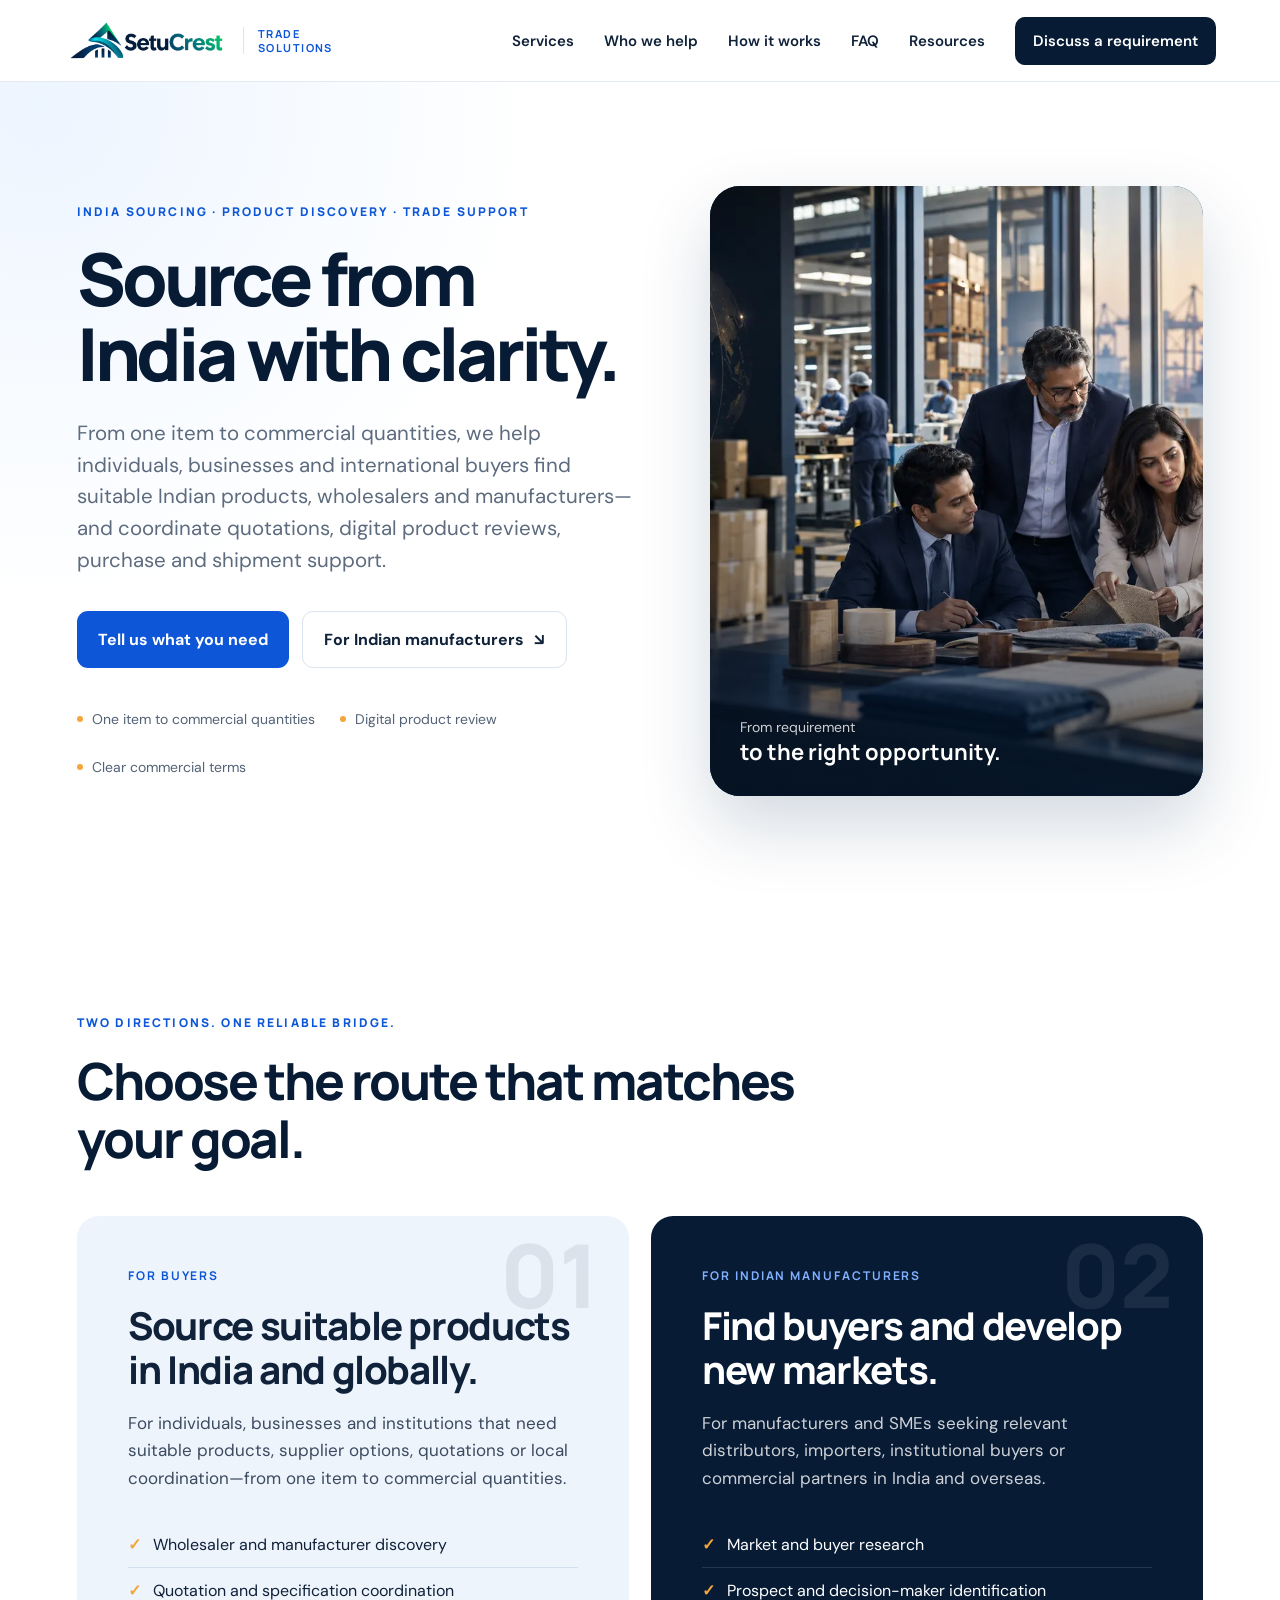
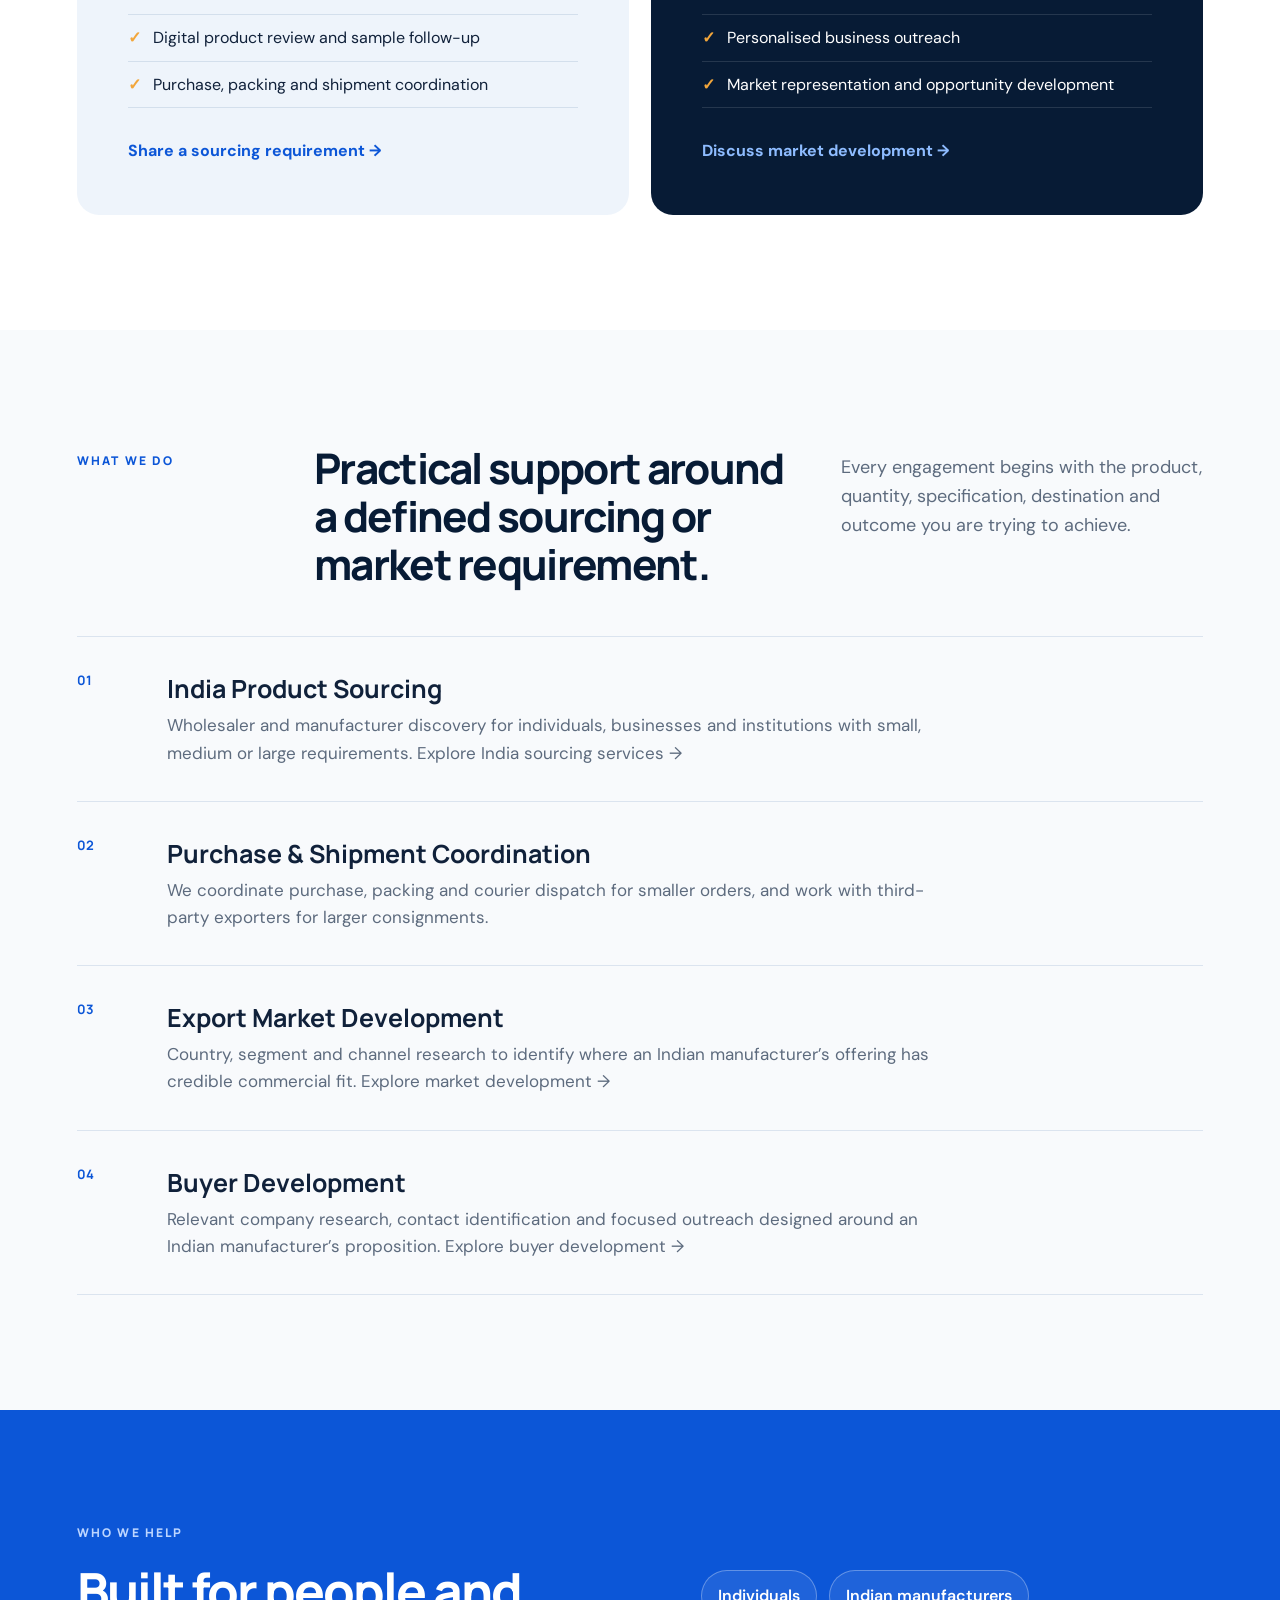
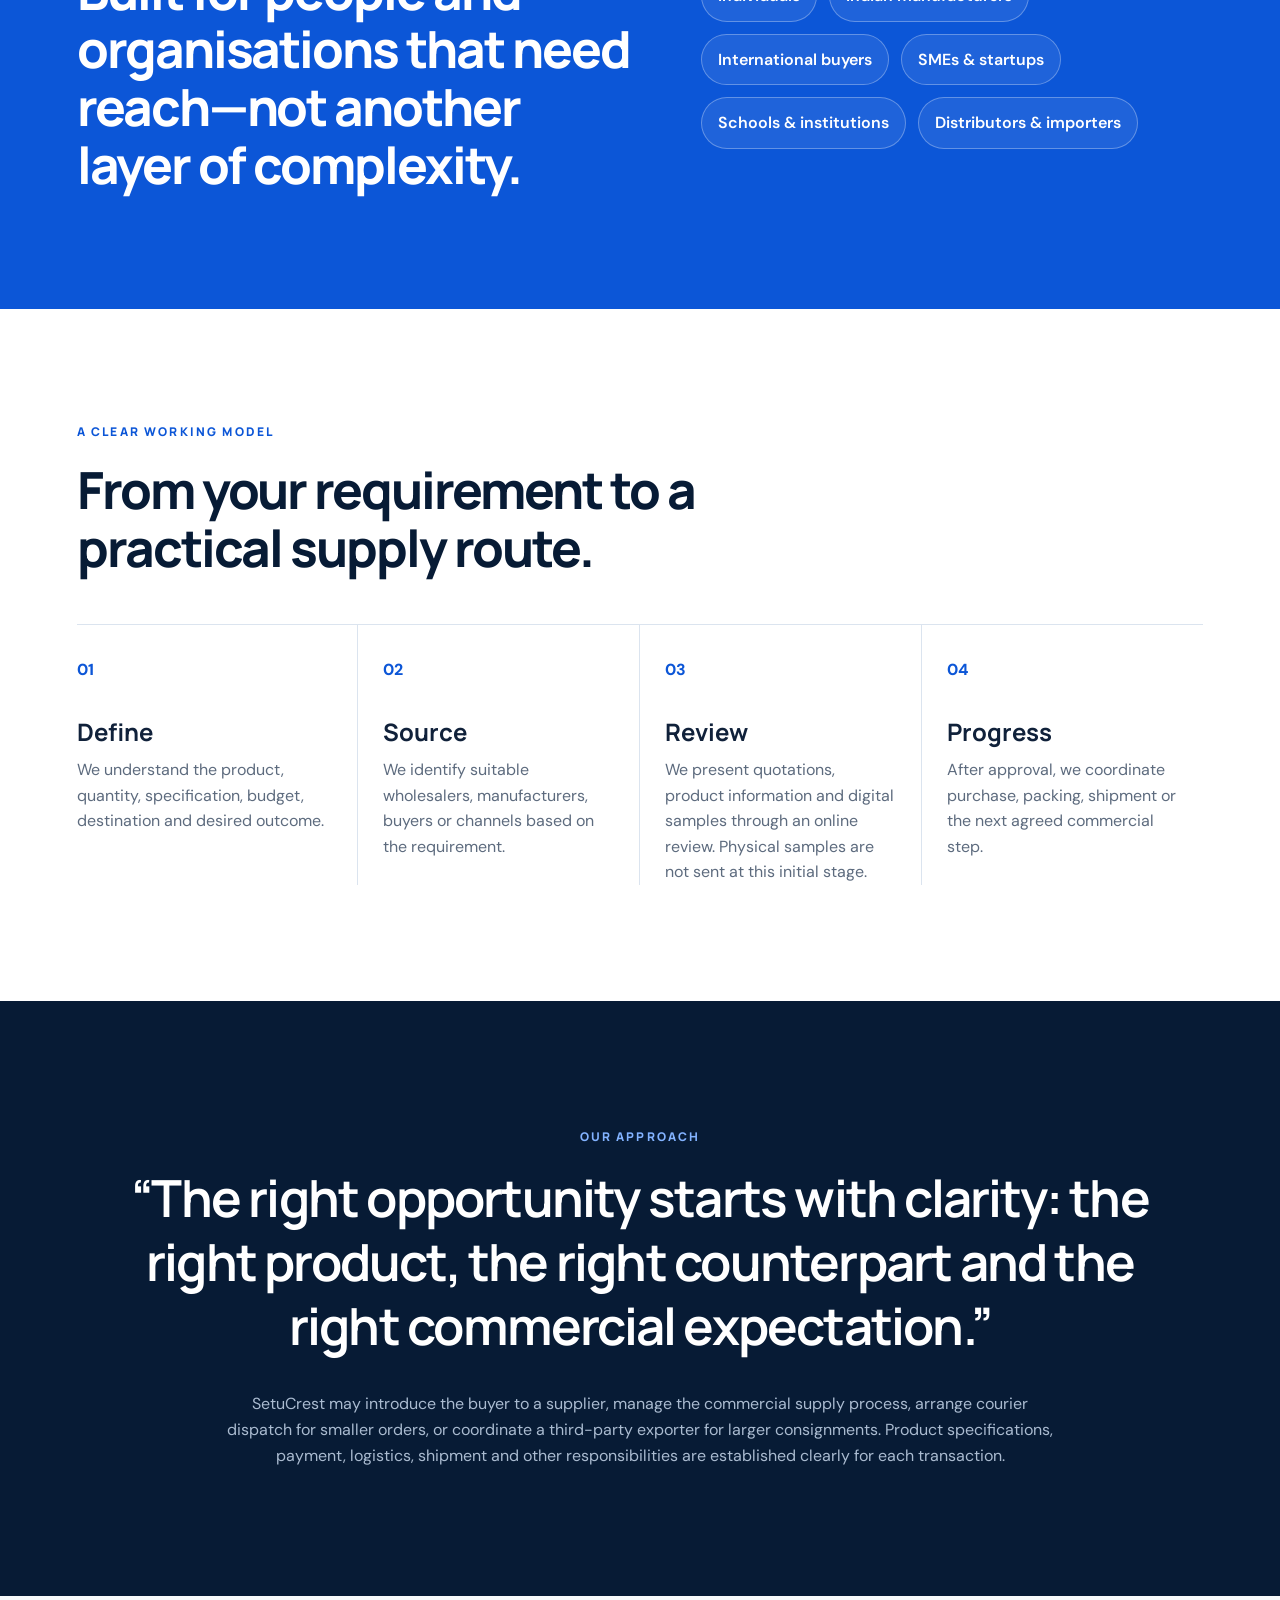
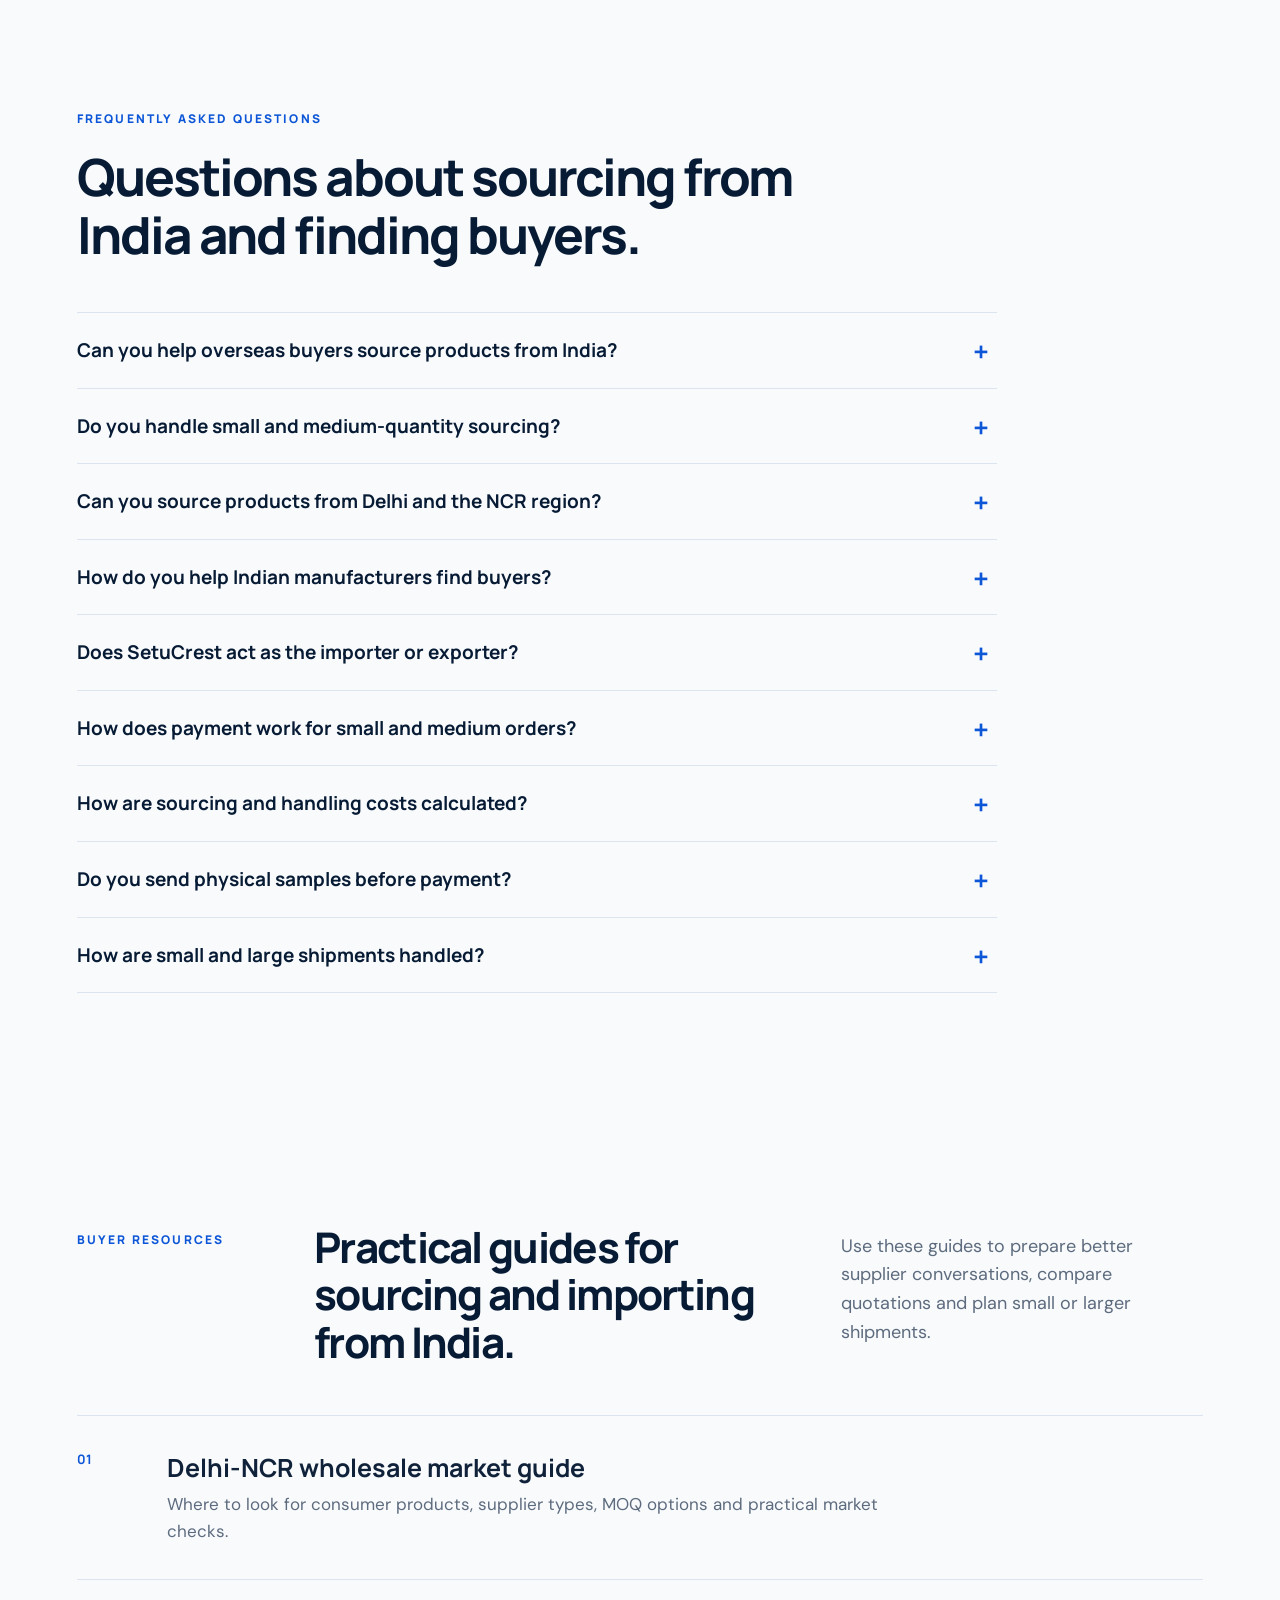
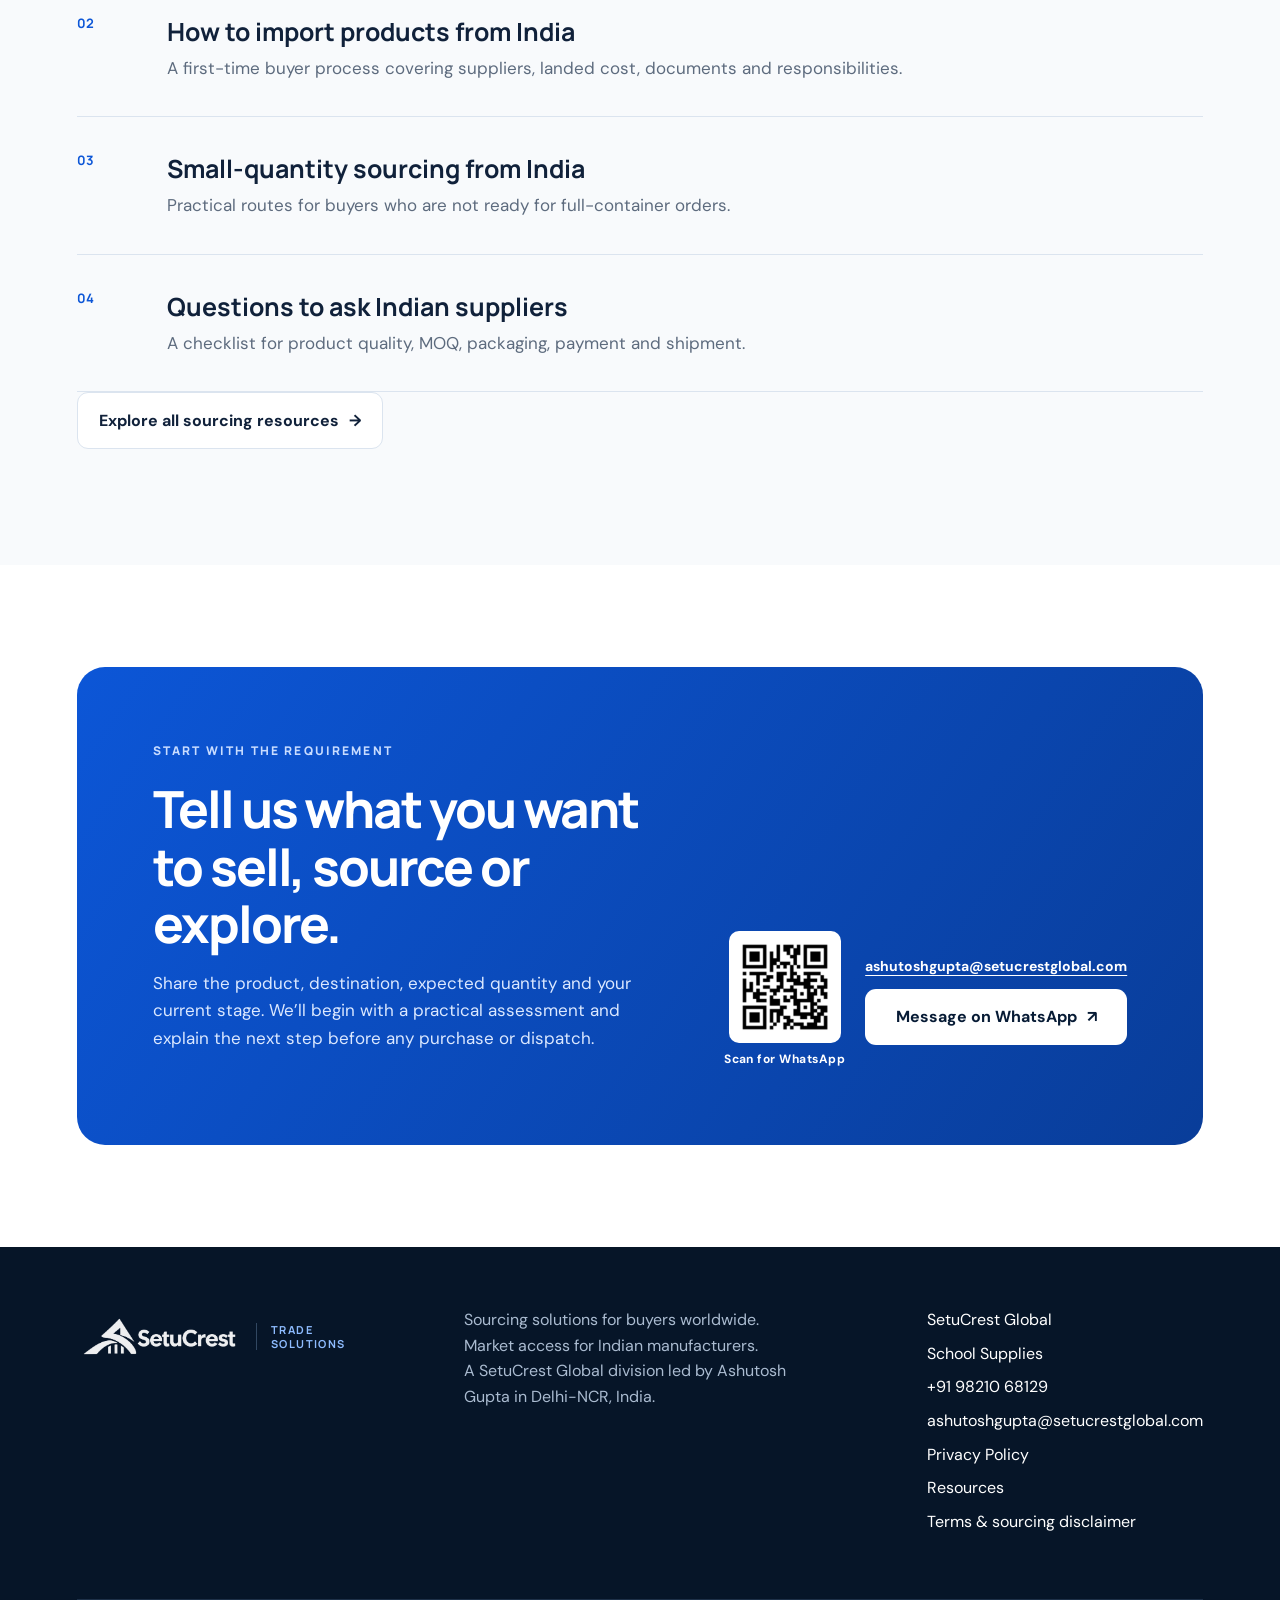
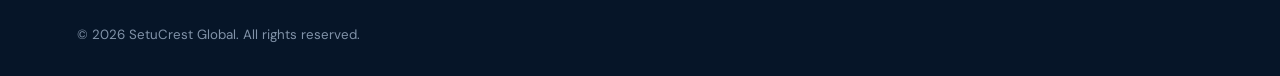
==== commit f8437636: "Link resource library from homepage" ====
--- a/index.html
+++ b/index.html
@@ -1,5 +1,5 @@
 <!doctype html>
-<html lang="en">
+<html lang="en-IN">
 <head>
   <!-- Google tag (gtag.js) -->
   <script async src="https://www.googletagmanager.com/gtag/js?id=G-NQDR6R521P"></script>
@@ -50,6 +50,8 @@
       y=l.getElementsByTagName(r)[0];y.parentNode.insertBefore(t,y);
     })(window, document, "clarity", "script", "ye3jl4kydo");
   </script>
+<meta property="og:locale" content="en_IN">
+<script type="application/ld+json">{"@context":"https://schema.org","@type":"FAQPage","mainEntity":[{"@type":"Question","name":"Can you help overseas buyers source products from India?","acceptedAnswer":{"@type":"Answer","text":"Yes. We support international buyers with supplier discovery, requirement sharing, quotation coordination, sample follow-up and commercial communication in India."}},{"@type":"Question","name":"Do you handle small and medium-quantity sourcing?","acceptedAnswer":{"@type":"Answer","text":"Yes. Our service is designed for practical small and medium requirements as well as businesses that are not ready for full-container import-export volumes."}},{"@type":"Question","name":"Can you source products from Delhi and the NCR region?","acceptedAnswer":{"@type":"Answer","text":"Yes. Our Delhi-NCR sourcing desk assists businesses outside the region with local supplier options, specifications, quotations and sample coordination."}},{"@type":"Question","name":"How do you help Indian manufacturers find buyers?","acceptedAnswer":{"@type":"Answer","text":"We research suitable markets, importers, distributors, institutions and decision-makers, then support focused outreach and follow-up around the manufacturer's offering."}},{"@type":"Question","name":"Does SetuCrest act as the importer or exporter?","acceptedAnswer":{"@type":"Answer","text":"SetuCrest provides independent sourcing and business-development support. Contracting, compliance, payment, logistics and shipment responsibilities are agreed by the parties for each transaction."}},{"@type":"Question","name":"How does payment work for small and medium orders?","acceptedAnswer":{"@type":"Answer","text":"For SetuCrest-managed individual, small and medium orders, 100% payment is required after the client approves the digital product option and before SetuCrest purchases the goods or arranges dispatch. This arrangement is agreed during the initial call and confirmed in the quotation."}},{"@type":"Question","name":"How are sourcing and handling costs calculated?","acceptedAnswer":{"@type":"Answer","text":"Small, personal and medium orders are quoted as the product cost plus actual shipping and an approximately 8% handling margin. If supplier, packaging or shipping costs change, the revised amount is confirmed before purchase."}},{"@type":"Question","name":"Do you send physical samples before payment?","acceptedAnswer":{"@type":"Answer","text":"The initial review is conducted online using product information, photos, videos and digital samples. Physical samples can be arranged separately when required, with their cost and delivery charges confirmed before dispatch."}},{"@type":"Question","name":"How are small and large shipments handled?","acceptedAnswer":{"@type":"Answer","text":"Smaller orders may be packed and dispatched through an authorised international courier. Larger consignments may be coordinated through a third-party exporter or logistics partner, with responsibilities stated in the quotation."}}]}</script>
 </head>
 <body>
   <header class="site-header">
@@ -63,6 +65,7 @@
       <a href="#who-we-help">Who we help</a>
       <a href="#process">How it works</a>
       <a href="#faq">FAQ</a>
+      <a href="resources/">Resources</a>
       <a class="nav-cta" href="https://wa.me/919821068129?text=Hello%20SetuCrest%2C%20I%20would%20like%20to%20discuss%20a%20trade%20requirement." target="_blank" rel="noopener">Discuss a requirement</a>
     </nav>
   </header>
@@ -183,6 +186,22 @@
       </div>
     </section>
 
+
+    <section class="services" id="resources" aria-labelledby="resources-title">
+      <div class="section-heading compact">
+        <p class="eyebrow">BUYER RESOURCES</p>
+        <h2 id="resources-title">Practical guides for sourcing and importing from India.</h2>
+        <p>Use these guides to prepare better supplier conversations, compare quotations and plan small or larger shipments.</p>
+      </div>
+      <div class="service-list">
+        <article><span>01</span><div><h3><a href="resources/delhi-ncr-wholesale-market-guide/">Delhi-NCR wholesale market guide</a></h3><p>Where to look for consumer products, supplier types, MOQ options and practical market checks.</p></div></article>
+        <article><span>02</span><div><h3><a href="resources/import-products-from-india/">How to import products from India</a></h3><p>A first-time buyer process covering suppliers, landed cost, documents and responsibilities.</p></div></article>
+        <article><span>03</span><div><h3><a href="resources/small-quantity-sourcing-from-india/">Small-quantity sourcing from India</a></h3><p>Practical routes for buyers who are not ready for full-container orders.</p></div></article>
+        <article><span>04</span><div><h3><a href="resources/questions-to-ask-indian-suppliers/">Questions to ask Indian suppliers</a></h3><p>A checklist for product quality, MOQ, packaging, payment and shipment.</p></div></article>
+      </div>
+      <a class="button secondary" href="resources/">Explore all sourcing resources <span aria-hidden="true">→</span></a>
+    </section>
+
     <section class="contact" id="contact">
       <div>
         <p class="eyebrow">START WITH THE REQUIREMENT</p>
@@ -202,7 +221,7 @@
       <span class="division-label">Trade Solutions</span>
     </a>
     <p>Sourcing solutions for buyers worldwide.<br>Market access for Indian manufacturers.<br>A SetuCrest Global division led by Ashutosh Gupta in Delhi-NCR, India.</p>
-    <div><a href="https://setucrestglobal.com/">SetuCrest Global</a><a href="https://school-supplies.setucrestglobal.com/">School Supplies</a><a href="tel:+919821068129">+91 98210 68129</a><a href="mailto:ashutoshgupta@setucrestglobal.com">ashutoshgupta@setucrestglobal.com</a><a href="https://setucrestglobal.com/privacy/">Privacy Policy</a><a href="https://setucrestglobal.com/terms/">Terms &amp; sourcing disclaimer</a></div>
+    <div><a href="https://setucrestglobal.com/">SetuCrest Global</a><a href="https://school-supplies.setucrestglobal.com/">School Supplies</a><a href="tel:+919821068129">+91 98210 68129</a><a href="mailto:ashutoshgupta@setucrestglobal.com">ashutoshgupta@setucrestglobal.com</a><a href="https://setucrestglobal.com/privacy/">Privacy Policy</a><a href="resources/">Resources</a><a href="https://setucrestglobal.com/terms/">Terms &amp; sourcing disclaimer</a></div>
     <small>© <span id="year"></span> SetuCrest Global. All rights reserved.</small>
   </footer>
   <script src="assets/site.js"></script>
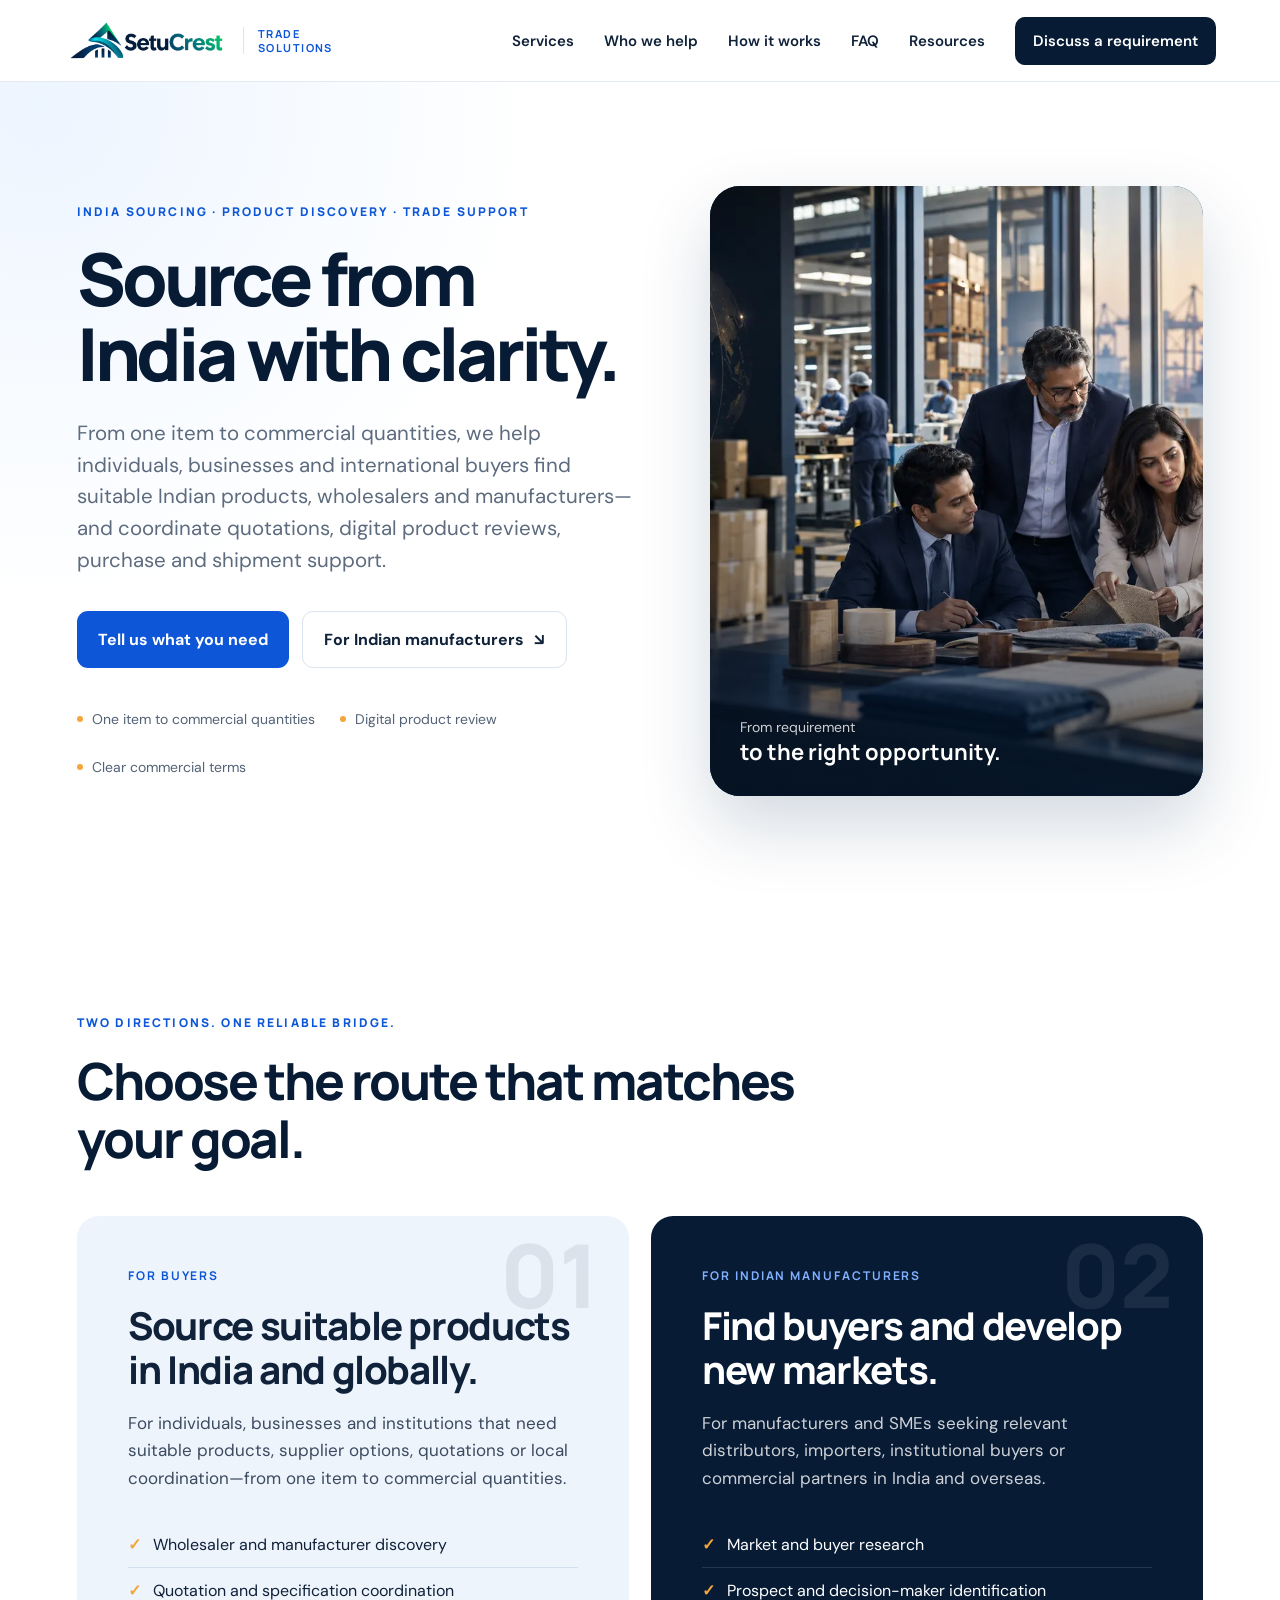
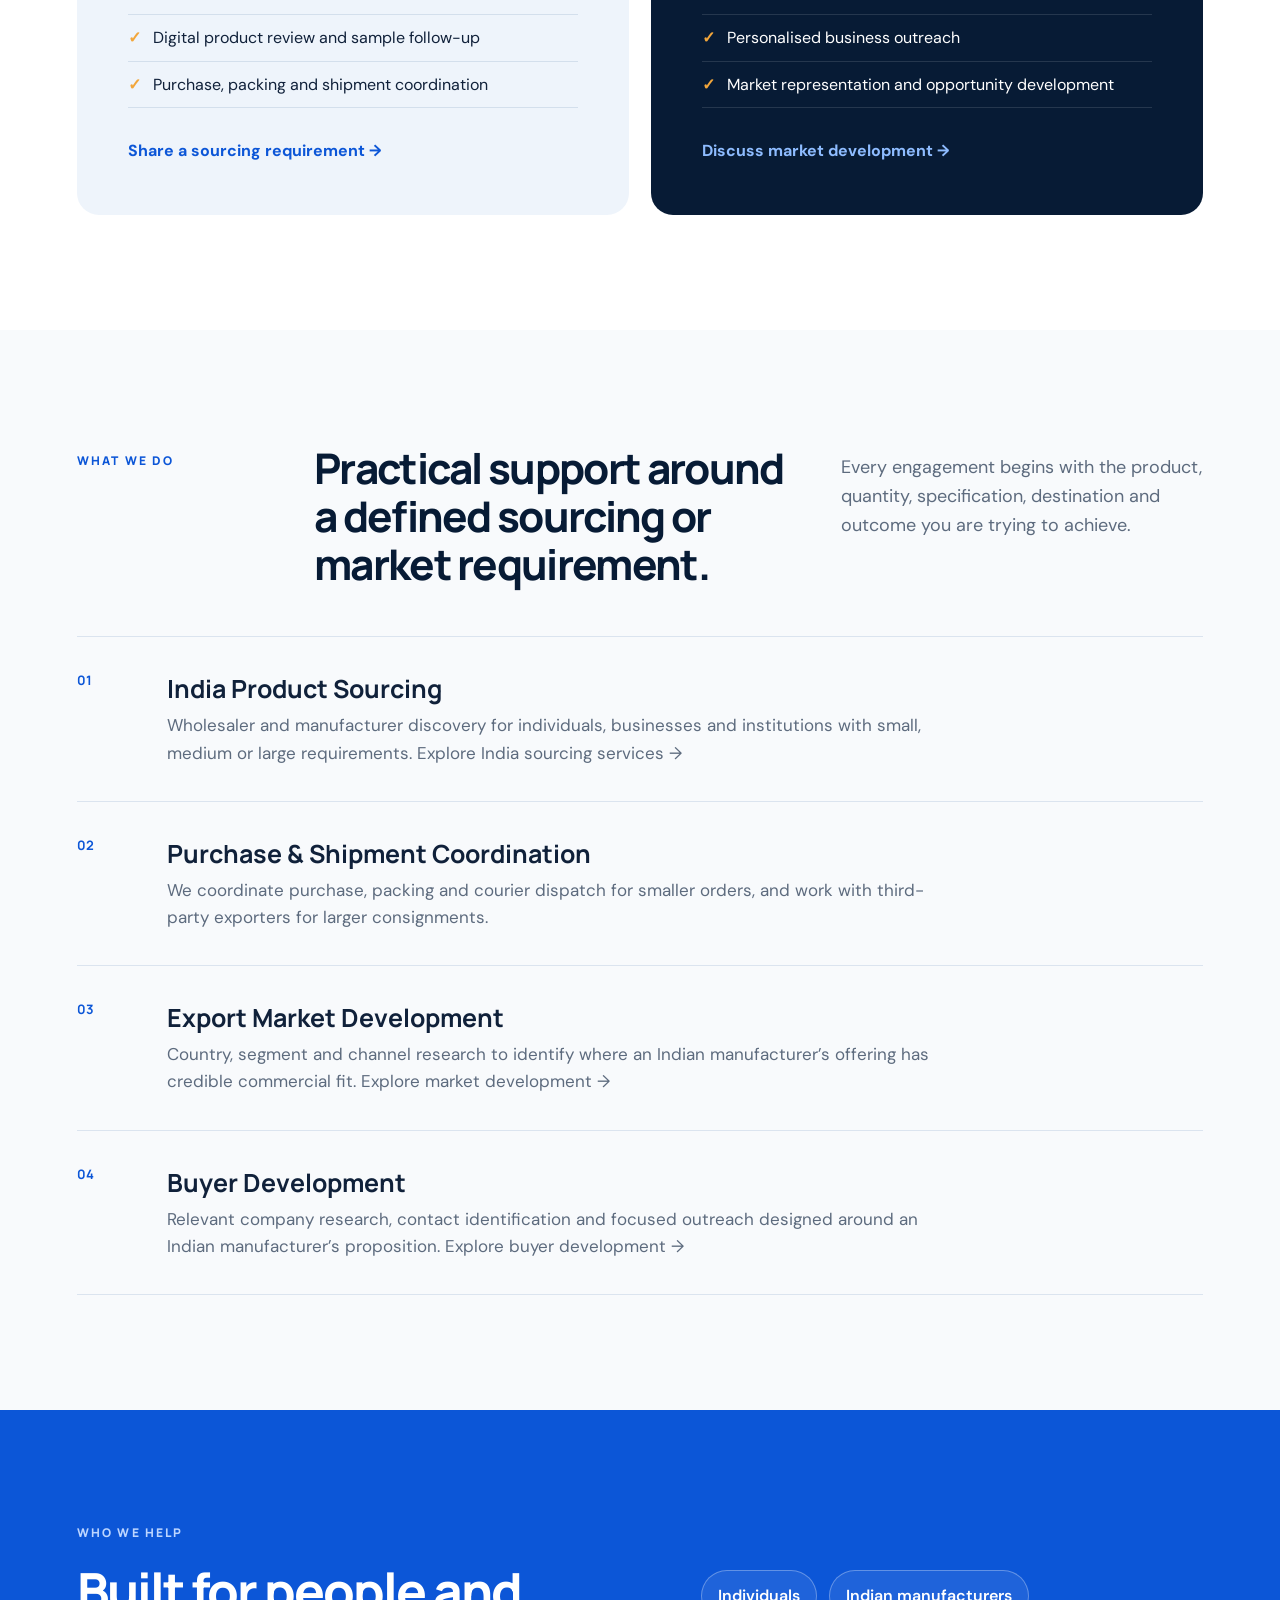
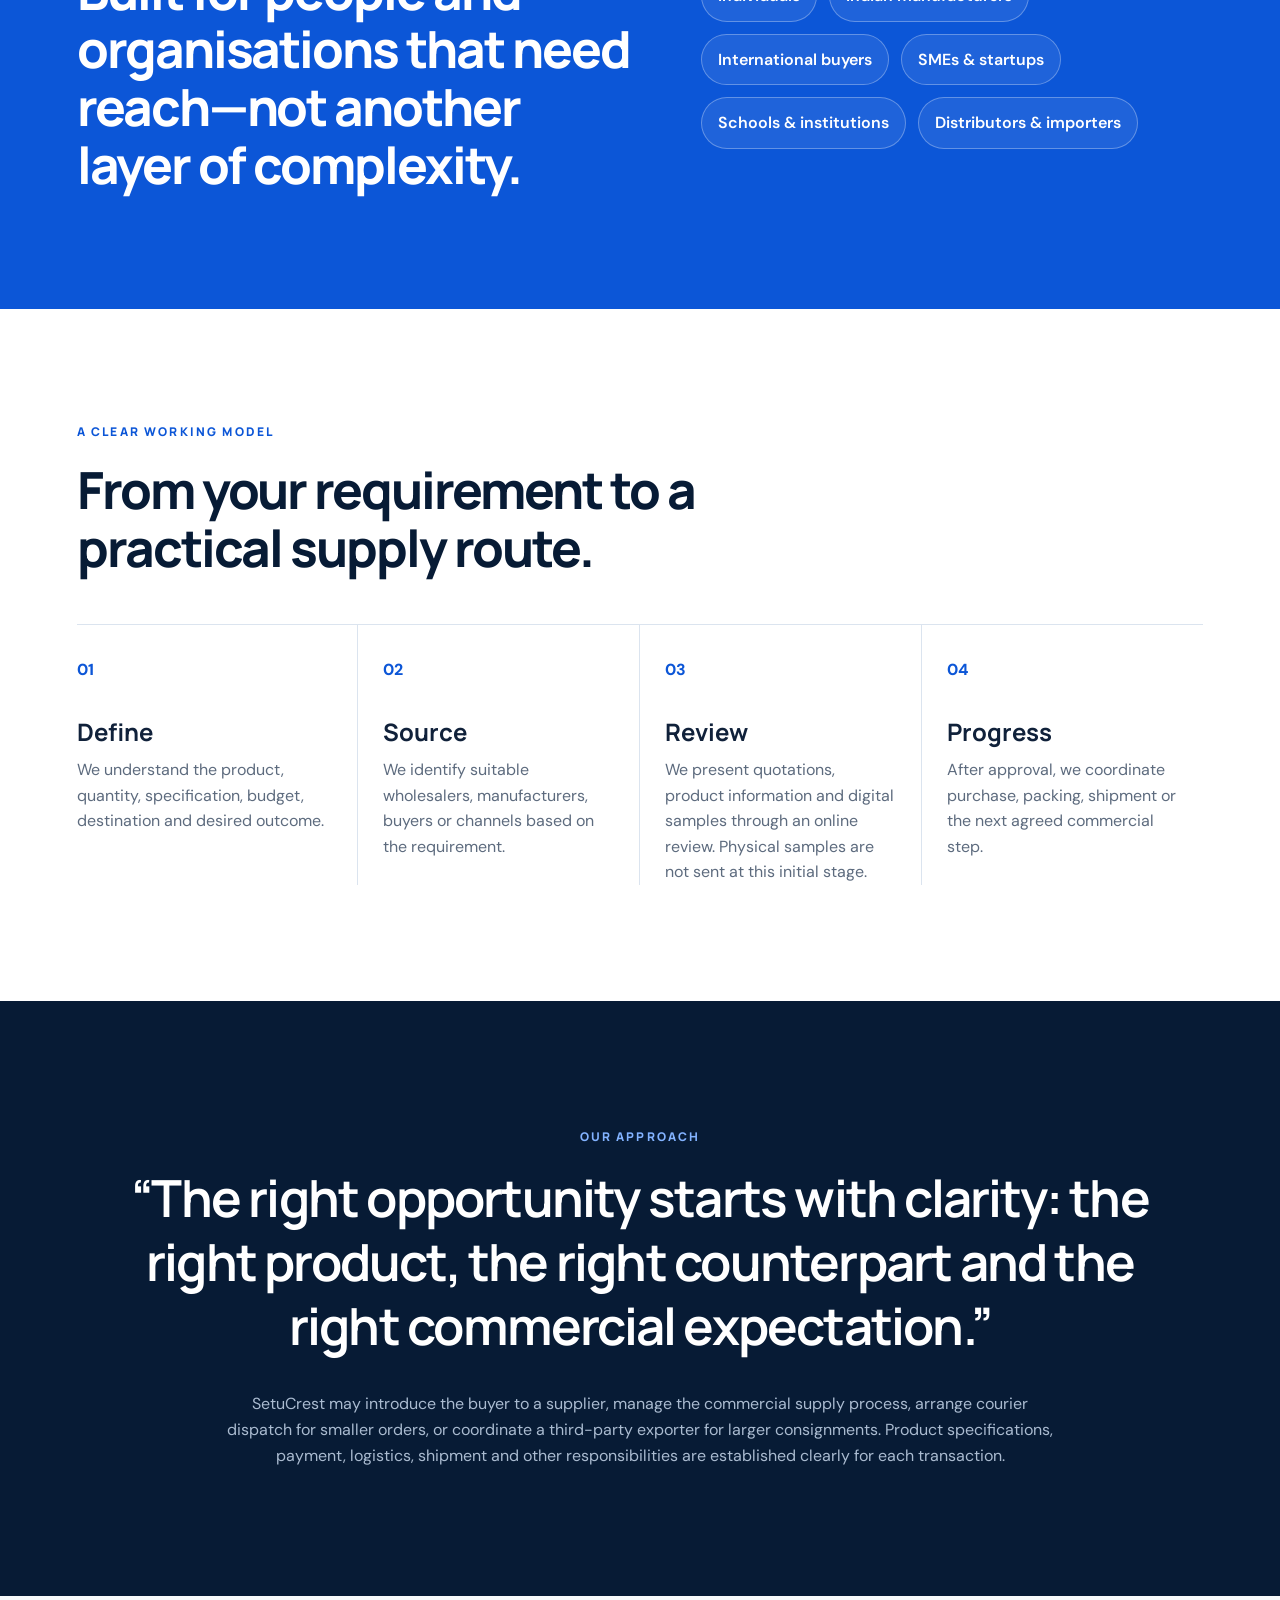
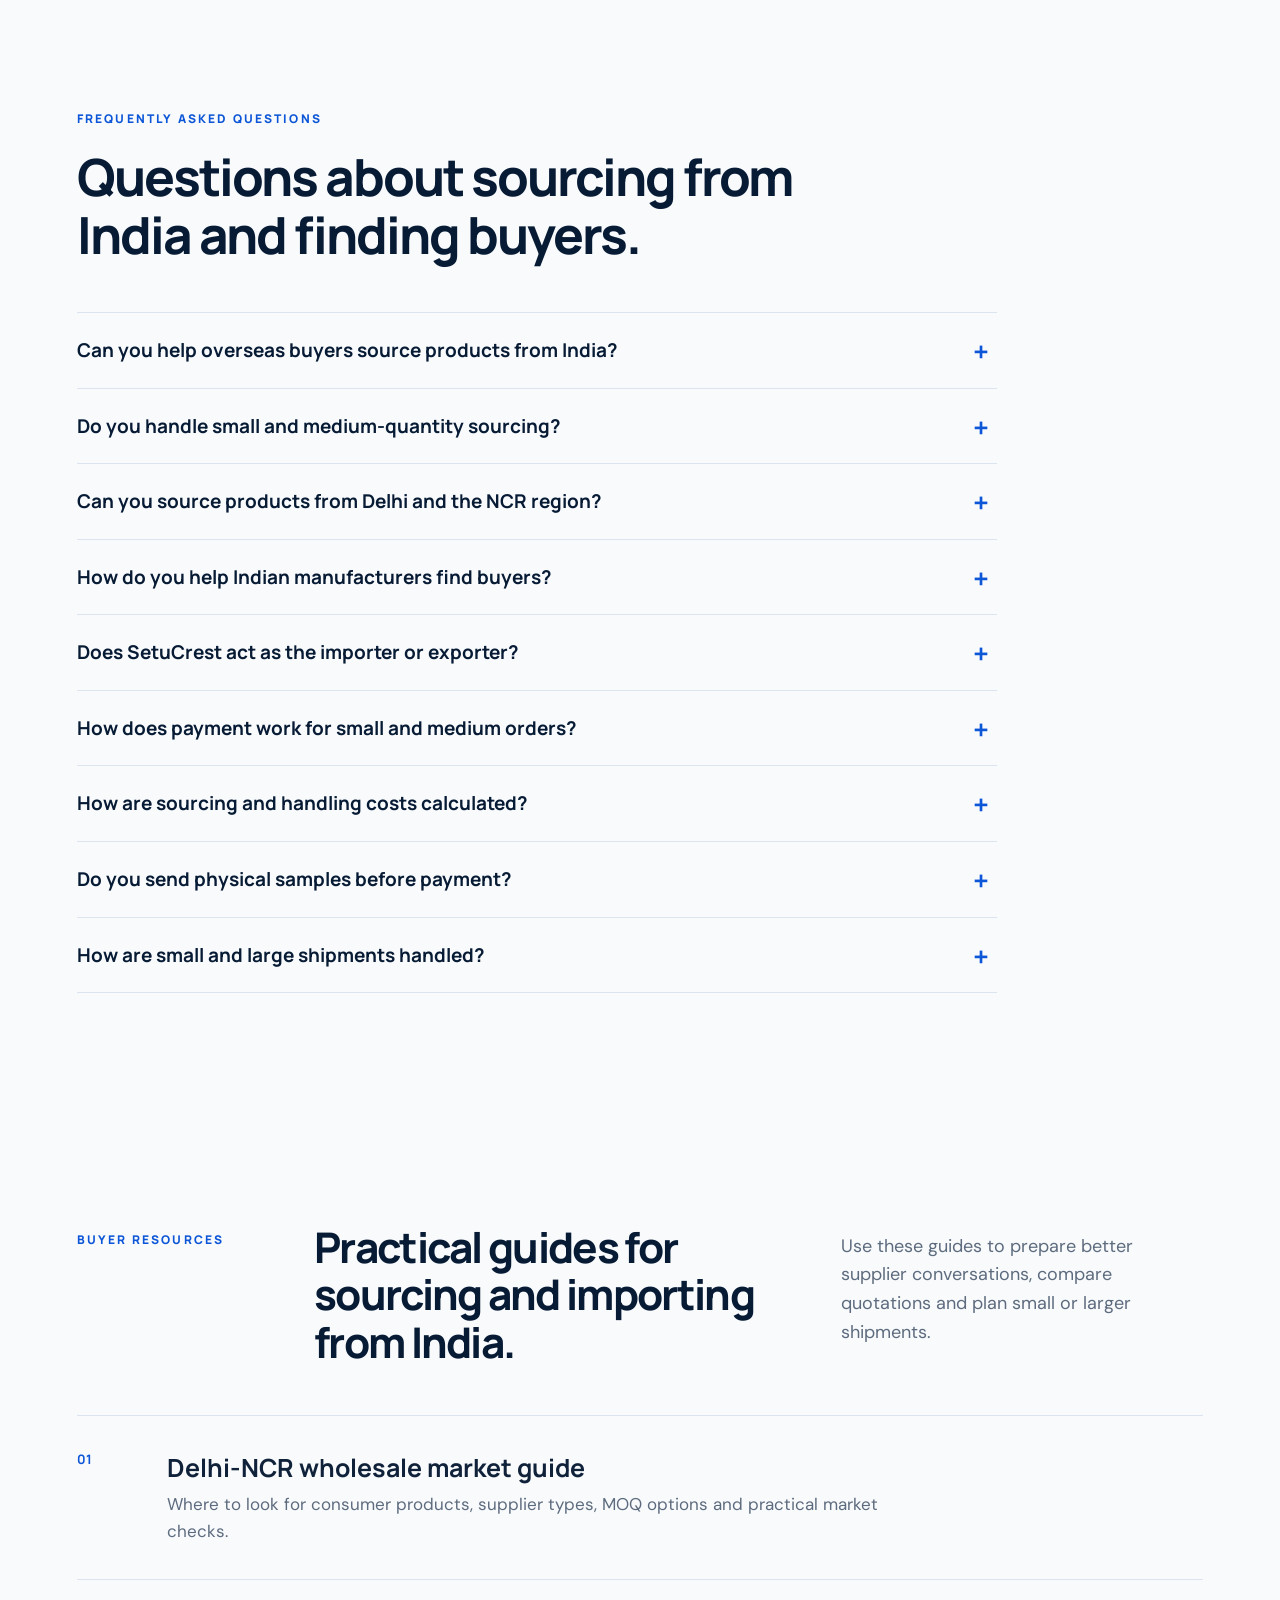
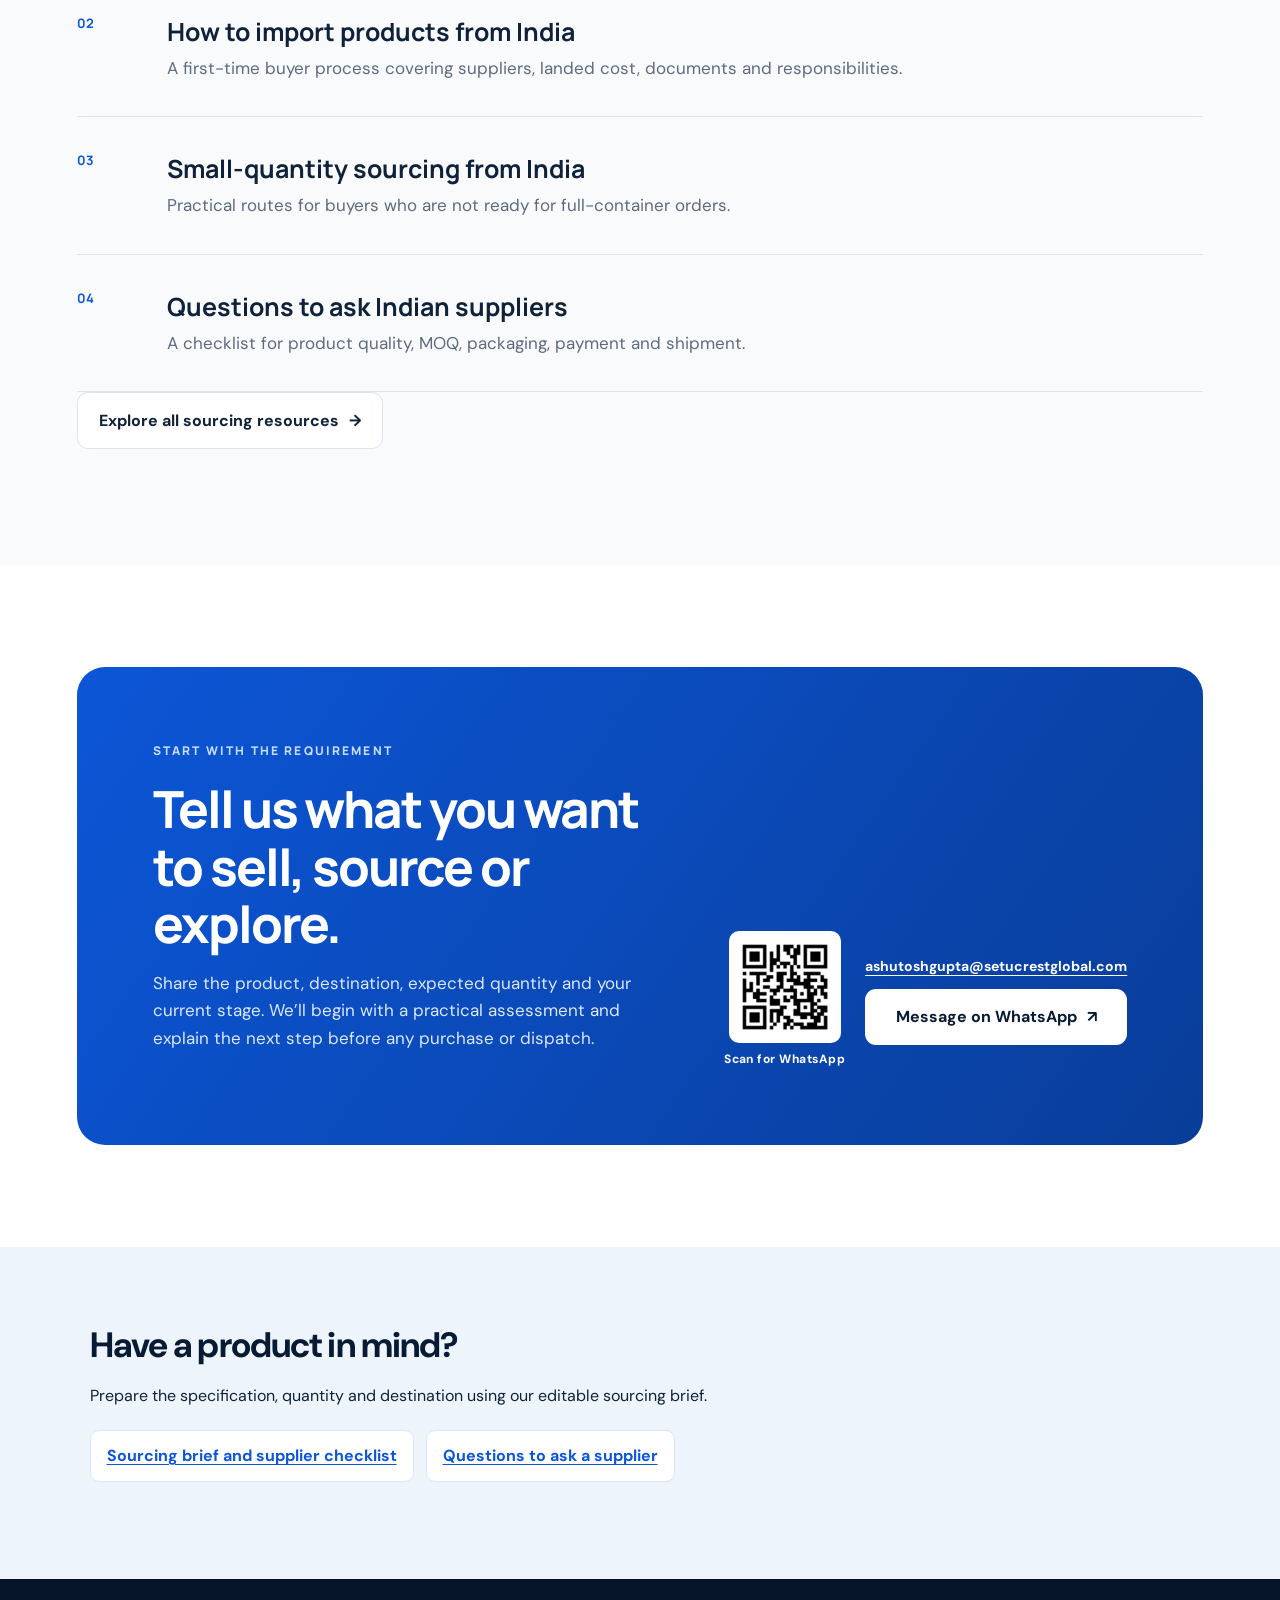
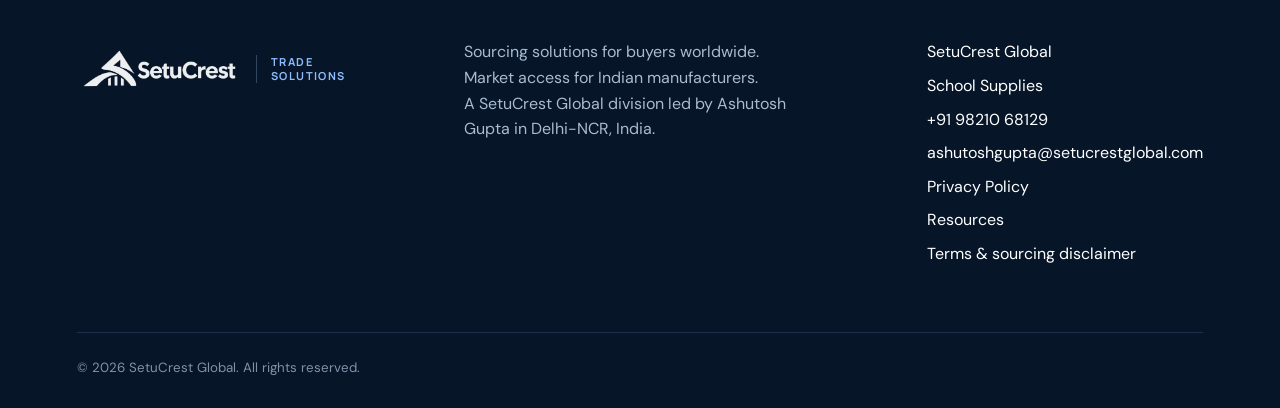
==== commit 1aebc82d: "Improve buyer resources and search discovery without adding product prices" ====
--- a/index.html
+++ b/index.html
@@ -213,7 +213,7 @@
         <div class="contact-methods"><a class="email-link" href="mailto:ashutoshgupta@setucrestglobal.com">ashutoshgupta@setucrestglobal.com</a><a class="button light" href="https://wa.me/919821068129?text=Hello%20SetuCrest%2C%20I%20would%20like%20to%20discuss%20a%20trade%20requirement." target="_blank" rel="noopener">Message on WhatsApp <span aria-hidden="true">↗</span></a></div>
       </div>
     </section>
-  </main>
+  <section class="buying-hub"><div class="buying-guide"><h2>Have a product in mind?</h2><p>Prepare the specification, quantity and destination using our editable sourcing brief.</p><div class="buying-links"><a href="/resources/#requirement-templates">Sourcing brief and supplier checklist</a><a href="/resources/questions-to-ask-indian-suppliers/">Questions to ask a supplier</a></div></div></section></main>
 
   <footer>
     <a class="brand footer-brand" href="#top">
--- a/assets/styles.css
+++ b/assets/styles.css
@@ -4,3 +4,21 @@
 @media(max-width:620px){.site-header{height:72px}.brand{gap:8px}.brand img{width:125px;height:48px}.division-label{font-size:9px;padding-left:8px;max-width:62px}.hero{min-height:auto}.hero h1{font-size:43px}.hero-visual{min-height:350px}.hero-visual img{min-height:350px}.trust-line{display:grid;gap:10px}.pathways,.services,.process{padding-top:72px;padding-bottom:72px}.pathway-card{padding:30px 24px}.compact{gap:14px}.service-list article{grid-template-columns:45px 1fr}.who{gap:35px}.process ol{grid-template-columns:1fr}.process li,.process li+li{border-right:0;border-bottom:1px solid var(--line);padding:28px 0;min-height:auto}.process h3{margin:17px 0 6px}.contact{margin:45px 16px;border-radius:20px}.button{width:100%}footer{grid-template-columns:1fr}footer>div{justify-self:start}footer>small{grid-column:auto}}
 @media(prefers-reduced-motion:reduce){html{scroll-behavior:auto}.button{transition:none}}
 .faq{padding:clamp(75px,9vw,132px) clamp(22px,6vw,92px);background:#f8fafc}.faq-list{max-width:920px;border-top:1px solid var(--line)}.faq details{border-bottom:1px solid var(--line)}.faq summary{cursor:pointer;list-style:none;padding:24px 45px 24px 0;font:700 19px/1.4 "Manrope",sans-serif;color:var(--navy);position:relative}.faq summary::-webkit-details-marker{display:none}.faq summary:after{content:"+";position:absolute;right:8px;top:19px;color:var(--blue);font-size:28px}.faq details[open] summary:after{content:"−"}.faq details p{margin:0;padding:0 45px 24px 0;color:var(--muted);font-size:17px}
+
+/* Buying guidance and downloadable requirement templates */
+.buying-guide{margin:3.5rem 0;color:var(--ink,#10213a);font-size:1rem;line-height:1.7}
+.buying-guide h2{color:var(--navy,#071b35);font-size:clamp(1.65rem,3vw,2.2rem);line-height:1.2;margin:0 0 1rem;letter-spacing:-.025em}
+.buying-guide h3{font-size:1.15rem;margin:1.6rem 0 .6rem;color:var(--navy,#071b35)}
+.buying-guide p{max-width:78ch;margin:0 0 1rem}.buying-guide ul,.buying-guide ol{padding-left:1.4rem}.buying-guide li{margin:.55rem 0}
+.buying-table-wrap{max-width:100%;overflow-x:auto;margin:1.5rem 0;border:1px solid var(--line,#dbe4ef);border-radius:12px}
+.buying-table{width:100%;border-collapse:collapse;font-size:1rem;line-height:1.6;text-align:left}
+.buying-table caption{text-align:left;padding:1rem;font-weight:700;background:var(--soft,var(--pale,#eef4fb));color:var(--navy,#071b35)}
+.buying-table th,.buying-table td{padding:1rem;vertical-align:top;border-bottom:1px solid var(--line,#dbe4ef);min-width:10rem}
+.buying-table thead th{background:#f5f8fc}.buying-table tbody th{font-weight:700;width:25%}.buying-table tr:last-child>*{border-bottom:0}
+.buying-links{display:flex;flex-wrap:wrap;gap:.75rem;margin:1.3rem 0}
+.buying-links a{display:inline-block;padding:.8rem 1rem;border:1px solid var(--line,#dbe4ef);border-radius:9px;color:var(--green-dark,var(--blue,#0c56d7));background:#fff;font-size:1rem;font-weight:700;line-height:1.5;text-decoration:underline;text-underline-offset:3px}
+.buying-links a:hover{background:var(--soft,var(--pale,#eef4fb))}.buying-guide a:focus-visible,.buying-table-wrap:focus-visible,.buying-links a:focus-visible{outline:3px solid #0c56d7;outline-offset:4px}
+.buying-cards{display:grid;grid-template-columns:repeat(2,minmax(0,1fr));gap:1.2rem}.buying-card{padding:1.5rem;border:1px solid var(--line,#dbe4ef);border-radius:14px;background:#fff;min-width:0}.buying-card h3{margin-top:0}.buying-card>a{color:var(--green-dark,var(--blue,#0c56d7));text-decoration:underline;font-weight:700}
+.buying-hub{padding:clamp(3rem,6vw,6rem) clamp(22px,7vw,108px);background:var(--pale,#eef4fb)}.buying-hub .buying-guide{max-width:1160px;margin:0 auto}
+@media(max-width:700px){.buying-cards{grid-template-columns:1fr}.buying-card{padding:1.2rem}.buying-guide{margin:2.5rem 0}.buying-table th,.buying-table td{padding:.8rem}.buying-links a{width:100%}}
+@media print{.buying-table-wrap{overflow:visible}.buying-links a{border:0;padding:0}.buying-card{break-inside:avoid}}
